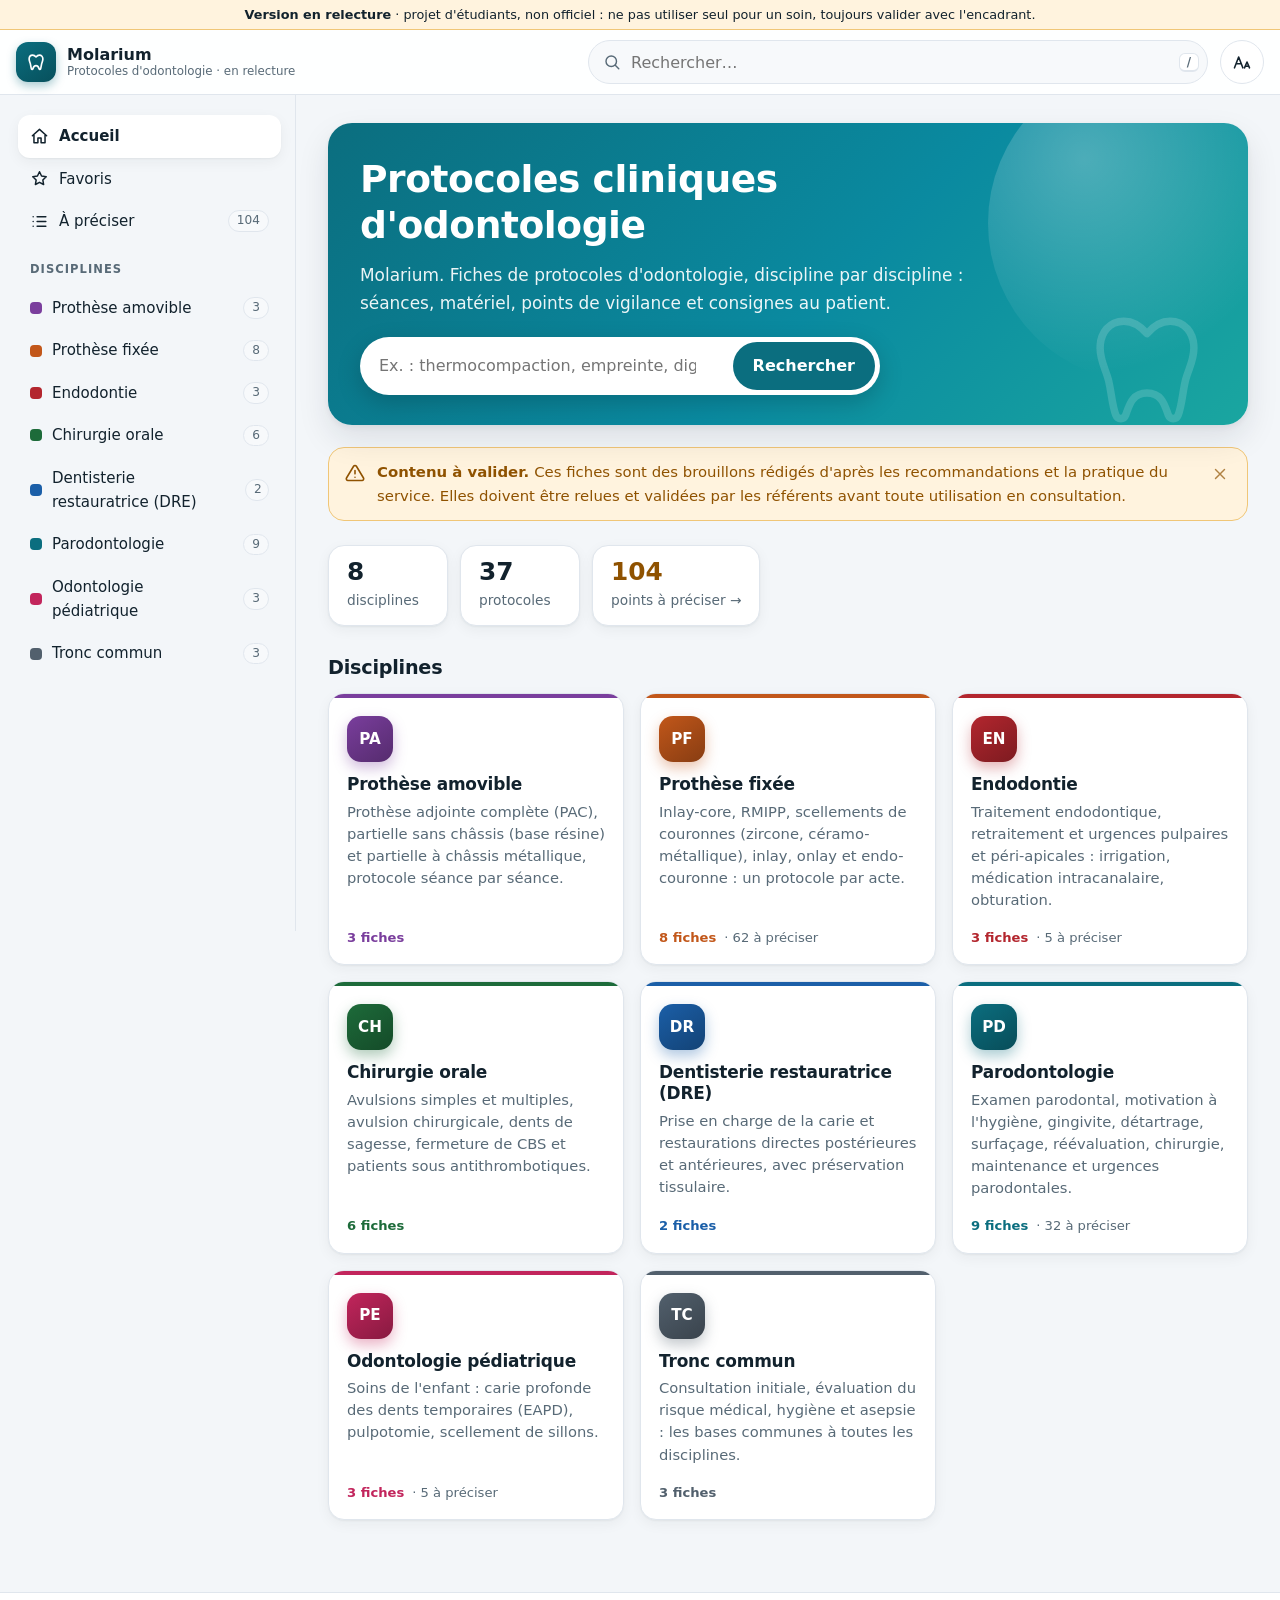
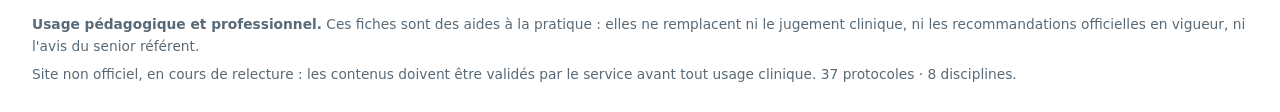
==== index.html @ bc3a90fc "Add files via upload" ====
<!DOCTYPE html>
<html lang="fr">
<head>
  <meta charset="utf-8">
  <meta name="viewport" content="width=device-width, initial-scale=1, viewport-fit=cover">
  <title>Molarium – Protocoles d'odontologie</title>
  <meta name="robots" content="noindex, nofollow, noarchive">
  <meta name="description" content="Molarium : fiches de protocoles d'odontologie (version en relecture).">
  <meta name="theme-color" content="#0b6e7f">
  <meta name="color-scheme" content="light">
  <meta name="apple-mobile-web-app-capable" content="yes">
  <meta name="apple-mobile-web-app-title" content="Molarium">
  <link rel="icon" href="data:image/svg+xml,%3Csvg xmlns='http://www.w3.org/2000/svg' viewBox='0 0 32 32'%3E%3Crect width='32' height='32' rx='8' fill='%230b6e7f'/%3E%3Cpath d='M16 10c-1.3-1.5-3-2.300-4.800-2.300C8.500 7.700 7 10 7 12.800c0 2.300.9 3.700 1.500 5.700.5 2.100.6 4.600 1.300 6.300.3 1 1.500 1 1.800 0 .6-1.500 1-4 4.400-4s3.800 2.500 4.400 4c.3 1 1.500 1 1.800 0 .7-1.700.8-4.200 1.300-6.300.6-2 1.500-3.400 1.500-5.700 0-2.800-1.500-5.100-4.200-5.100-1.800 0-3.500.8-4.800 2.300z' fill='none' stroke='%23fff' stroke-width='1.600' stroke-linejoin='round'/%3E%3C/svg%3E">
  <link rel="stylesheet" href="css/style.css">
</head>
<body>
  <a class="skip" href="#main">Aller au contenu</a>
  <div class="beta-bar" role="note"><strong>Version en relecture</strong> · projet d'étudiants, non officiel : ne pas utiliser seul pour un soin, toujours valider avec l'encadrant.</div>

  <header class="topbar">
    <div class="topbar-in">
      <button class="icon-btn only-narrow" id="menuBtn" type="button" aria-label="Ouvrir le menu des disciplines" aria-controls="sidebar" aria-expanded="false"></button>
      <a class="brand" href="#/" aria-label="Accueil">
        <span class="brand-mark" id="brandMark" aria-hidden="true"></span>
        <span class="brand-txt"><strong>Molarium</strong><small>Protocoles d'odontologie · en relecture</small></span>
      </a>
      <div class="search-wrap">
        <form class="search" role="search" id="searchForm" autocomplete="off">
          <span class="search-ico" id="searchIco" aria-hidden="true"></span>
          <input id="q" type="search" placeholder="Rechercher…" aria-label="Rechercher" aria-autocomplete="list" aria-controls="suggest" enterkeyhint="search">
          <kbd class="only-wide" aria-hidden="true">/</kbd>
        </form>
        <div class="suggest" id="suggest" role="listbox" hidden></div>
      </div>
      <button class="icon-btn" id="textBtn" type="button" aria-label="Taille du texte" title="Taille du texte"></button>
    </div>
  </header>

  <div class="shell">
    <aside class="sidebar" id="sidebar" aria-label="Disciplines"></aside>
    <div class="scrim" id="scrim"></div>
    <main id="main" tabindex="-1"></main>
  </div>

  <nav class="tabbar" id="tabbar" aria-label="Navigation principale"></nav>

  <footer class="footer">
    <div class="foot-in">
      <p><strong>Usage pédagogique et professionnel.</strong> Ces fiches sont des aides à la pratique : elles ne remplacent ni le jugement clinique, ni les recommandations officielles en vigueur, ni l'avis du senior référent.</p>
      <p class="muted">Site non officiel, en cours de relecture : les contenus doivent être validés par le service avant tout usage clinique. <span id="footStats"></span></p>
    </div>
  </footer>

  <script src="data/commun.js"></script>
  <script src="data/prothese-amovible.js"></script>
  <script src="data/prothese-fixee.js"></script>
  <script src="data/endodontie.js"></script>
  <script src="data/chirurgie.js"></script>
  <script src="data/dre.js"></script>
  <script src="data/parodontologie.js"></script>
  <script src="data/pedodontie.js"></script>
  <script src="js/app.js"></script>
</body>
</html>
---- css/style.css ----
/* ============ Jetons de design ============ */
:root{
  color-scheme:light;
  --bg:#f3f6f9; --surface:#ffffff; --surface-2:#f7f9fb; --ink:#12222d; --muted:#586a77; --line:#e0e6ed;
  --brand:#0b6e7f; --brand-ink:#ffffff; --brand-soft:#e1f1f3; --brand-strong:#07505c;
  --warn:#8f5200; --warn-bg:#fff3de; --warn-line:#f0c677;
  --danger:#9d2327; --danger-bg:#fdeced; --danger-line:#efb1b3;
  --ok:#1b6a39; --ok-bg:#e5f4ea;
  --radius:16px; --radius-sm:10px;
  --shadow-1:0 1px 2px rgba(18,34,45,.05),0 4px 14px rgba(18,34,45,.05);
  --shadow-2:0 2px 6px rgba(18,34,45,.06),0 14px 32px rgba(18,34,45,.10);
  --topbar-h:64px; --tocbar-h:50px; --sidebar-w:296px; --tabbar-h:62px;
  --font:"Inter",system-ui,-apple-system,"Segoe UI",Roboto,"Helvetica Neue",Arial,sans-serif;
  --d:var(--brand); --scale:1;
}
*{box-sizing:border-box}
html{font-size:calc(100% * var(--scale));scroll-behavior:smooth;scroll-padding-top:calc(var(--topbar-h) + var(--tocbar-h) + 56px);-webkit-text-size-adjust:100%}
body{margin:0;background:var(--bg);color:var(--ink);font:400 1rem/1.62 var(--font);-webkit-font-smoothing:antialiased;text-rendering:optimizeLegibility}
a{color:var(--brand)}
h1,h2,h3{line-height:1.22;margin:0 0 .5em;letter-spacing:-.012em}
h1{font-size:clamp(1.65rem,3.4vw,2.35rem);font-weight:760}
h2{font-size:1.2rem;font-weight:700}
h3{font-size:1.04rem;font-weight:650}
p{margin:0 0 .8em}
.muted{color:var(--muted)}
button{font:inherit;color:inherit}
svg{display:block}
:focus-visible{outline:3px solid var(--brand);outline-offset:2px;border-radius:6px}
.skip{position:absolute;left:-999px;top:0;background:var(--brand);color:var(--brand-ink);padding:8px 14px;z-index:200}
.skip:focus{left:8px;top:8px}
.icon-btn.only-narrow,.only-narrow{display:none}
@media (prefers-reduced-motion:reduce){*{transition:none!important;animation:none!important;scroll-behavior:auto!important}}

/* ============ Barre du haut ============ */
.topbar{position:sticky;top:0;z-index:80;background:color-mix(in srgb,var(--surface) 92%,transparent);backdrop-filter:saturate(160%) blur(12px);-webkit-backdrop-filter:saturate(160%) blur(12px);border-bottom:1px solid var(--line);padding-top:env(safe-area-inset-top)}
.topbar-in{height:var(--topbar-h);display:flex;align-items:center;gap:12px;padding:0 16px;max-width:1500px;margin:0 auto}
.brand{display:flex;align-items:center;gap:11px;text-decoration:none;color:var(--ink);flex:none}
.brand-mark{display:grid;place-items:center;width:40px;height:40px;border-radius:12px;background:linear-gradient(145deg,var(--brand),var(--brand-strong));color:#fff;box-shadow:0 4px 10px color-mix(in srgb,var(--brand) 35%,transparent)}
.brand-txt{display:flex;flex-direction:column;line-height:1.15}
.brand-txt strong{font-size:1rem;font-weight:740}
.brand-txt small{color:var(--muted);font-size:.74rem}
.search-wrap{position:relative;flex:1;max-width:620px;margin-left:auto}
.search{display:flex;align-items:center;gap:8px;background:var(--surface-2);border:1px solid var(--line);border-radius:999px;padding:0 8px 0 14px;height:44px;transition:border-color .15s,box-shadow .15s,background .15s}
.search:focus-within{border-color:var(--brand);background:var(--surface);box-shadow:0 0 0 4px color-mix(in srgb,var(--brand) 18%,transparent)}
.search-ico{color:var(--muted);display:grid}
.search input{flex:1;min-width:0;border:0;background:transparent;font:inherit;font-size:1rem;color:var(--ink);outline:none;height:100%}
.search input::-webkit-search-cancel-button{display:none}
kbd{font:600 .74rem var(--font);color:var(--muted);border:1px solid var(--line);border-bottom-width:2px;border-radius:6px;padding:1px 7px;background:var(--surface)}
.icon-btn{flex:none;display:grid;place-items:center;width:44px;height:44px;border-radius:50%;border:1px solid var(--line);background:var(--surface);color:var(--ink);cursor:pointer;transition:background .15s,border-color .15s}
.icon-btn:hover{background:var(--brand-soft);border-color:var(--brand)}
.icon-btn[aria-pressed="true"]{background:var(--brand-soft);border-color:var(--brand);color:var(--brand)}
.suggest{position:absolute;left:0;right:0;top:calc(100% + 8px);background:var(--surface);border:1px solid var(--line);border-radius:var(--radius);box-shadow:var(--shadow-2);overflow:hidden;z-index:90;max-height:70vh;overflow-y:auto}
.suggest a{display:flex;align-items:center;gap:12px;padding:11px 14px;text-decoration:none;color:var(--ink);border-bottom:1px solid var(--line)}
.suggest a:last-child{border-bottom:0}
.suggest a:hover,.suggest a.on{background:var(--brand-soft)}
.suggest .dot{width:10px;height:10px;border-radius:50%;background:var(--d);flex:none}
.suggest small{display:block;color:var(--muted);font-size:.8rem}
.suggest .all{justify-content:center;color:var(--brand);font-weight:650}

/* ============ Cadre ============ */
.shell{display:grid;grid-template-columns:var(--sidebar-w) minmax(0,1fr);max-width:1500px;margin:0 auto;min-height:calc(100vh - var(--topbar-h))}
main{padding:28px 32px 72px;outline:none;min-width:0}
.sidebar{position:sticky;top:var(--topbar-h);align-self:start;height:calc(100vh - var(--topbar-h));overflow-y:auto;padding:20px 14px 28px 18px;border-right:1px solid var(--line);scrollbar-width:thin}
.side-link,.side-disc{display:flex;align-items:center;gap:10px;width:100%;padding:9px 12px;border-radius:12px;color:var(--ink);text-decoration:none;border:0;background:transparent;cursor:pointer;text-align:left;font-size:.94rem}
.side-link:hover,.side-disc:hover{background:var(--surface)}
.side-link.on,.side-disc.on{background:var(--surface);box-shadow:var(--shadow-1);font-weight:650}
.side-link .badge,.side-disc .badge{margin-left:auto;font-size:.76rem;color:var(--muted);background:var(--surface-2);border:1px solid var(--line);border-radius:999px;padding:0 8px;min-width:24px;text-align:center}
.side-title{margin:18px 12px 8px;font-size:.72rem;letter-spacing:.09em;text-transform:uppercase;color:var(--muted);font-weight:700}
.side-disc .dot{width:12px;height:12px;border-radius:4px;background:var(--d);flex:none}
.side-sub{margin:2px 0 8px 22px;padding-left:10px;border-left:2px solid var(--line);display:none}
.side-disc.on+.side-sub{display:block}
.side-sub a{display:block;padding:6px 10px;border-radius:8px;color:var(--muted);text-decoration:none;font-size:.88rem;line-height:1.35}
.side-sub a:hover{color:var(--ink);background:var(--surface)}
.side-sub a.on{color:var(--brand);font-weight:650;background:var(--brand-soft)}
.scrim{display:none}

/* ============ Bandeau d'avertissement ============ */
.banner{display:flex;gap:12px;align-items:flex-start;background:var(--warn-bg);border:1px solid var(--warn-line);color:var(--warn);border-radius:var(--radius);padding:12px 16px;margin-bottom:24px;font-size:.93rem}
.banner svg{flex:none;margin-top:3px}
.banner p{margin:0}
.banner button{margin-left:auto;flex:none;background:none;border:0;color:inherit;cursor:pointer;opacity:.7;padding:2px}

/* ============ Accueil ============ */
.hero{position:relative;overflow:hidden;border-radius:24px;padding:34px 32px 30px;margin-bottom:22px;color:#fff;background:linear-gradient(135deg,#0b6e7f 0%,#0a8aa0 55%,#1aa6a0 100%);box-shadow:var(--shadow-2)}
.hero::after{content:"";position:absolute;right:-60px;top:-60px;width:320px;height:320px;border-radius:50%;background:radial-gradient(circle at 30% 30%,rgba(255,255,255,.26),rgba(255,255,255,0) 68%)}
.hero h1{color:#fff;margin-bottom:.35em;max-width:18ch}
.hero p{color:rgba(255,255,255,.92);max-width:56ch;font-size:1.06rem;margin-bottom:20px}
.hero-search{display:flex;gap:8px;max-width:520px;background:#fff;border-radius:999px;padding:5px;box-shadow:0 8px 24px rgba(0,0,0,.18)}
.hero-search input{flex:1;min-width:0;border:0;background:transparent;font:inherit;font-size:1rem;padding:0 14px;color:#12222d;outline:none}
.hero-search button{border:0;border-radius:999px;background:var(--brand);color:#fff;font-weight:650;padding:11px 20px;cursor:pointer}
.hero-tooth{position:absolute;right:26px;bottom:-18px;width:150px;height:150px;color:rgba(255,255,255,.16)}
.stats{display:flex;flex-wrap:wrap;gap:12px;margin:0 0 26px}
.stat{background:var(--surface);border:1px solid var(--line);border-radius:var(--radius);padding:12px 18px;min-width:120px;box-shadow:var(--shadow-1)}
.stat b{display:block;font-size:1.55rem;line-height:1.15;font-weight:760}
.stat span{color:var(--muted);font-size:.86rem}
.stat.link{text-decoration:none;color:inherit;transition:transform .15s,border-color .15s}
.stat.link:hover{transform:translateY(-2px);border-color:var(--warn-line)}
.stat.link b{color:var(--warn)}
.section-title{display:flex;align-items:baseline;gap:10px;margin:30px 0 14px}
.section-title h2{margin:0}
.section-title a{margin-left:auto;font-size:.9rem;text-decoration:none}
.grid{display:grid;grid-template-columns:repeat(auto-fill,minmax(250px,1fr));gap:16px}
.card{position:relative;display:flex;flex-direction:column;gap:6px;background:var(--surface);border:1px solid var(--line);border-radius:var(--radius);padding:18px 18px 16px;text-decoration:none;color:var(--ink);box-shadow:var(--shadow-1);transition:transform .16s,box-shadow .16s,border-color .16s;overflow:hidden}
.card::before{content:"";position:absolute;left:0;right:0;top:0;height:4px;background:var(--d)}
.card:hover{transform:translateY(-3px);box-shadow:var(--shadow-2);border-color:color-mix(in srgb,var(--d) 50%,var(--line))}
.card h3{margin:0;font-size:1.06rem}
.card p{margin:0;color:var(--muted);font-size:.92rem;line-height:1.5}
.card .meta{margin-top:auto;padding-top:10px;display:flex;align-items:center;gap:8px;font-size:.82rem;color:var(--muted)}
.card .meta b{color:var(--d);font-weight:700}
.badge-ico{display:grid;place-items:center;width:46px;height:46px;border-radius:14px;font-weight:760;font-size:.95rem;color:#fff;margin:4px 0 6px;background:linear-gradient(145deg,var(--d),color-mix(in srgb,var(--d) 70%,#000));box-shadow:0 6px 14px color-mix(in srgb,var(--d) 35%,transparent)}
.rail{display:flex;gap:12px;overflow-x:auto;padding:2px 2px 12px;scroll-snap-type:x proximity;scrollbar-width:thin}
.rail .pcard{flex:0 0 min(280px,78vw);scroll-snap-align:start}

/* ============ Fil d'Ariane, entêtes ============ */
.crumbs{display:flex;flex-wrap:wrap;gap:6px;font-size:.86rem;color:var(--muted);margin-bottom:14px}
.crumbs a{color:var(--muted);text-decoration:none}
.crumbs a:hover{color:var(--brand);text-decoration:underline}
.page-head{position:relative;border:1px solid var(--line);border-radius:22px;padding:24px 26px 22px;margin-bottom:22px;background:linear-gradient(135deg,color-mix(in srgb,var(--d) 13%,var(--surface)),var(--surface) 62%);box-shadow:var(--shadow-1);overflow:hidden}
.page-head::before{content:"";position:absolute;left:0;top:0;bottom:0;width:6px;background:var(--d)}
.page-head h1{margin-bottom:.3em}
.psum{color:var(--muted);font-size:1.04rem;max-width:72ch;margin-bottom:0}

/* ============ Cartes de protocole ============ */
.plist{display:grid;gap:12px;grid-template-columns:repeat(auto-fill,minmax(min(100%,420px),1fr))}
.pcard{position:relative;display:flex;flex-direction:column;gap:6px;background:var(--surface);border:1px solid var(--line);border-radius:var(--radius);padding:16px 18px 14px;text-decoration:none;color:var(--ink);box-shadow:var(--shadow-1);transition:transform .15s,box-shadow .15s,border-color .15s}
.pcard::before{content:"";position:absolute;left:0;top:14px;bottom:14px;width:4px;border-radius:0 4px 4px 0;background:var(--d)}
.pcard:hover{transform:translateY(-2px);box-shadow:var(--shadow-2);border-color:color-mix(in srgb,var(--d) 45%,var(--line))}
.pcard h3{margin:0;padding-right:34px}
.pcard p{margin:0;color:var(--muted);font-size:.9rem;line-height:1.5;display:-webkit-box;-webkit-line-clamp:3;-webkit-box-orient:vertical;overflow:hidden}
.pcard .disc{font-size:.78rem;font-weight:650;color:var(--d);letter-spacing:.02em}
.pcard .fav{position:absolute;right:8px;top:8px}
.fav-btn{display:grid;place-items:center;width:38px;height:38px;border-radius:50%;border:0;background:transparent;color:var(--muted);cursor:pointer}
.fav-btn:hover{background:var(--brand-soft);color:var(--brand)}
.fav-btn.on{color:#e0a100}
.fav-btn.on svg{fill:currentColor}

/* ============ Pastilles ============ */
.chips{display:flex;flex-wrap:wrap;gap:7px;margin:8px 0 0}
.chip{font-size:.76rem;line-height:1.5;padding:1px 10px;border-radius:999px;background:var(--brand-soft);color:var(--brand);font-weight:650;white-space:nowrap}
.chip.draft{background:var(--warn-bg);color:var(--warn);border:1px solid var(--warn-line)}
.chip.valid{background:var(--ok-bg);color:var(--ok)}
.chip.plain{background:var(--surface-2);color:var(--muted);border:1px solid var(--line);font-weight:550}
.chip.src{background:var(--surface);color:var(--ok);border:1px solid color-mix(in srgb,var(--ok) 45%,var(--line));font-weight:650;white-space:normal}
.chip.todo-c{background:var(--warn-bg);color:var(--warn);border:1px dashed var(--warn-line)}
.chip.hosp{background:var(--brand);color:var(--brand-ink)}
.todo{background:var(--warn-bg);color:var(--warn);border:1px dashed var(--warn-line);border-radius:6px;padding:0 6px;font-size:.88em}

/* ============ Boutons ============ */
.actions{display:flex;flex-wrap:wrap;gap:8px;margin:16px 0 0}
.btn{display:inline-flex;align-items:center;gap:8px;font-size:.9rem;font-weight:550;padding:9px 14px;min-height:42px;border-radius:12px;border:1px solid var(--line);background:var(--surface);color:var(--ink);cursor:pointer;text-decoration:none;transition:border-color .15s,color .15s,background .15s}
.btn:hover{border-color:var(--brand);color:var(--brand)}
.btn.on{background:var(--brand-soft);border-color:var(--brand);color:var(--brand)}
.btn.primary{background:var(--brand);color:var(--brand-ink);border-color:var(--brand)}
.btn.primary:hover{background:var(--brand-strong);color:#fff}
.btn.fav-on svg{fill:#e0a100;color:#e0a100}

/* ============ Page protocole ============ */
.pwrap{display:grid;grid-template-columns:minmax(0,1fr);gap:28px}
@media (min-width:1280px){.pwrap{grid-template-columns:minmax(0,1fr) 220px}}
.toc-side{display:none}
@media (min-width:1280px){
  .toc-side{display:block;position:sticky;top:calc(var(--topbar-h) + 18px);align-self:start;font-size:.88rem}
  .toc-bar{display:none}
}
.toc-side strong{display:block;margin-bottom:8px;color:var(--muted);text-transform:uppercase;letter-spacing:.08em;font-size:.72rem}
.toc-side a{display:block;padding:6px 12px;border-left:2px solid var(--line);color:var(--muted);text-decoration:none;line-height:1.35}
.toc-side a:hover{color:var(--ink);border-color:var(--brand)}
.toc-side a.on{color:var(--brand);border-color:var(--brand);font-weight:650;background:linear-gradient(90deg,var(--brand-soft),transparent)}
.toc-bar{position:sticky;top:calc(var(--topbar-h) + env(safe-area-inset-top));z-index:50;margin:0 -32px 16px;padding:6px 32px;height:var(--tocbar-h);align-items:center;background:color-mix(in srgb,var(--bg) 92%,transparent);backdrop-filter:blur(10px);-webkit-backdrop-filter:blur(10px);display:flex;gap:8px;overflow-x:auto;scrollbar-width:none;border-bottom:1px solid var(--line)}
.toc-bar::-webkit-scrollbar{display:none}
.toc-bar a{flex:none;text-decoration:none;font-size:.84rem;font-weight:550;color:var(--muted);padding:5px 12px;border-radius:999px;border:1px solid var(--line);background:var(--surface)}
.toc-bar a.on{background:var(--brand);border-color:var(--brand);color:var(--brand-ink)}
@media (min-width:1280px){.toc-bar{display:none}}

.acc{background:var(--surface);border:1px solid var(--line);border-radius:var(--radius);margin-bottom:14px;box-shadow:var(--shadow-1);overflow:clip}
.acc>summary{display:flex;align-items:center;gap:10px;padding:15px 18px;cursor:pointer;list-style:none;user-select:none}
.acc>summary::-webkit-details-marker{display:none}
.acc>summary h2{margin:0;flex:1;font-size:1.1rem}
.acc>summary .chev{color:var(--muted);transition:transform .2s}
.acc[open]>summary .chev{transform:rotate(180deg)}
.acc>summary .cnt{font-size:.78rem;color:var(--muted);background:var(--surface-2);border:1px solid var(--line);border-radius:999px;padding:0 9px}
.acc-body{padding:2px 20px 18px}
.acc ul{margin:0;padding-left:1.2em}
.acc li{margin:.32em 0}
.acc.hosp{border:2px solid var(--brand);background:linear-gradient(180deg,var(--brand-soft),var(--surface) 70%)}
.acc.hosp>summary h2{color:var(--brand-strong)}
.acc.alert{background:var(--danger-bg);border-color:var(--danger-line)}
.acc.alert>summary h2{color:var(--danger)}
.acc.todo-acc{background:var(--warn-bg);border-color:var(--warn-line);box-shadow:none}
.acc.todo-acc>summary h2{color:var(--warn)}
.two{display:grid;grid-template-columns:1fr 1fr;gap:16px}
.two>div h3{font-size:.84rem;text-transform:uppercase;letter-spacing:.07em;color:var(--muted);margin-bottom:6px}
.refs li{font-size:.9rem;color:var(--muted);word-break:break-word}
.hint{font-size:.88rem;color:var(--muted);margin:0 0 8px}

/* ============ Étapes ============ */
.progress-wrap{padding:4px 0 14px}
.progress{display:flex;align-items:center;gap:12px;font-size:.84rem;color:var(--muted)}
.progress .bar{flex:1;height:8px;background:var(--line);border-radius:99px;overflow:hidden}
.progress .bar i{display:block;height:100%;width:0;background:linear-gradient(90deg,var(--brand),#1aa6a0);border-radius:99px;transition:width .3s}
.steps{list-style:none;margin:0;padding:0;counter-reset:step}
.step{scroll-margin-top:calc(var(--topbar-h) + var(--tocbar-h) + 64px);position:relative;display:grid;grid-template-columns:44px 1fr;gap:14px;padding:6px 0 22px}
.step::before{content:"";position:absolute;left:21px;top:46px;bottom:0;width:2px;background:var(--line)}
.step:last-child{padding-bottom:4px}
.step:last-child::before{display:none}
.step-n{counter-increment:step;position:relative;z-index:1;width:44px;height:44px;border-radius:50%;border:2px solid var(--brand);background:var(--surface);color:var(--brand);display:grid;place-items:center;font-weight:740;font-size:1rem;cursor:pointer;transition:background .15s,color .15s,transform .1s}
.step-n::before{content:counter(step)}
.step-n:active{transform:scale(.94)}
.step.done .step-n{background:var(--brand);color:var(--brand-ink)}
.step.done .step-n::before{content:"✓"}
.step.done::before{background:var(--brand)}
.step.done h3{color:var(--muted);text-decoration:line-through;text-decoration-thickness:1px}
.step h3{margin:10px 0 6px}
.step-body ul{margin:.2em 0 .3em;padding-left:1.15em}
.step-body li{margin:.28em 0}
.mat{display:flex;flex-wrap:wrap;align-items:center;gap:6px;margin-top:10px}
.mat .lbl{font-size:.74rem;font-weight:700;letter-spacing:.07em;text-transform:uppercase;color:var(--muted);margin-right:2px}
.mat .m{font-size:.8rem;background:var(--surface-2);border:1px solid var(--line);border-radius:8px;padding:2px 9px;color:var(--ink)}
.valid{display:inline-flex;align-items:center;gap:7px;margin-top:10px;font-size:.86rem;font-weight:650;color:var(--ok);background:var(--ok-bg);border-radius:10px;padding:5px 11px}
.tip{margin-top:10px;font-size:.9rem;color:var(--muted);border-left:3px solid var(--brand);padding:2px 0 2px 12px}
.reset{font-size:.84rem;background:none;border:0;color:var(--muted);cursor:pointer;text-decoration:underline;padding:6px 0}

/* ============ Recherche, vides, liens ============ */
mark{background:#ffe27a;color:#000;border-radius:3px;padding:0 2px}
.empty{padding:44px 0;text-align:center;color:var(--muted)}
.todo-list{margin:0;padding:0;list-style:none}
.todo-list li{margin:.35em 0}
.todo-disc{margin:22px 0 10px;display:flex;align-items:center;gap:10px}
.todo-disc i{width:12px;height:12px;border-radius:4px;background:var(--d)}
.todo-disc h2{margin:0}
.todo-card{background:var(--surface);border:1px solid var(--line);border-radius:var(--radius);padding:14px 18px;margin-bottom:12px;box-shadow:var(--shadow-1)}
.todo-card h3{margin:0 0 6px;display:flex;gap:8px;align-items:baseline;flex-wrap:wrap}
.todo-card h3 a{color:var(--ink);text-decoration:none}
.todo-card h3 a:hover{color:var(--brand)}
.todo-card ul{margin:0;padding-left:1.2em;font-size:.92rem}
.toolbar{display:flex;flex-wrap:wrap;gap:8px;align-items:center;margin:0 0 6px}
.filters{display:flex;gap:8px;overflow-x:auto;padding-bottom:6px;scrollbar-width:thin}
.filters button{flex:none;border:1px solid var(--line);background:var(--surface);border-radius:999px;padding:6px 14px;cursor:pointer;font-size:.88rem}
.filters button.on{background:var(--brand);color:var(--brand-ink);border-color:var(--brand)}

/* ============ Pied de page, barre mobile ============ */
.footer{border-top:1px solid var(--line);background:var(--surface);font-size:.86rem;color:var(--muted)}
.foot-in{max-width:1500px;margin:0 auto;padding:20px 32px}
.footer p{margin:0 0 6px}
.tabbar{display:none}
.toast{position:fixed;left:50%;bottom:calc(var(--tabbar-h) + 24px + env(safe-area-inset-bottom));transform:translateX(-50%);background:var(--ink);color:var(--bg);padding:10px 18px;border-radius:999px;font-size:.9rem;z-index:300;box-shadow:var(--shadow-2)}

/* ============ Tablette et téléphone ============ */
@media (max-width:1000px){
  .icon-btn.only-narrow{display:grid}
  .only-narrow{display:grid}
  .only-wide{display:none}
  .shell{grid-template-columns:1fr}
  main{padding:20px 16px 96px}
  .sidebar{position:fixed;left:0;top:0;bottom:0;height:auto;width:min(86vw,340px);z-index:120;background:var(--bg);transform:translateX(-102%);transition:transform .25s ease;padding-top:calc(20px + env(safe-area-inset-top));box-shadow:var(--shadow-2)}
  .sidebar.open{transform:none}
  .scrim{display:block;position:fixed;inset:0;background:rgba(8,18,24,.5);z-index:110;opacity:0;pointer-events:none;transition:opacity .25s}
  .scrim.on{opacity:1;pointer-events:auto}
  .toc-bar{margin:0 -16px 14px;padding:6px 16px}
  .tabbar{display:grid;grid-template-columns:repeat(4,1fr);position:fixed;left:0;right:0;bottom:0;z-index:90;height:calc(var(--tabbar-h) + env(safe-area-inset-bottom));padding-bottom:env(safe-area-inset-bottom);background:color-mix(in srgb,var(--surface) 94%,transparent);backdrop-filter:blur(14px);-webkit-backdrop-filter:blur(14px);border-top:1px solid var(--line)}
  .tabbar a,.tabbar button{display:flex;flex-direction:column;align-items:center;justify-content:center;gap:3px;border:0;background:none;color:var(--muted);font-size:.72rem;font-weight:600;text-decoration:none;cursor:pointer;position:relative}
  .tabbar .on{color:var(--brand)}
  .tabbar .n{position:absolute;top:6px;left:calc(50% + 8px);background:var(--warn);color:#fff;border-radius:999px;font-size:.66rem;padding:0 6px;line-height:1.5}
  .footer{padding-bottom:calc(var(--tabbar-h) + 12px)}
  .foot-in{padding:18px 16px}
  .hero{padding:26px 20px 22px;border-radius:20px}
  .hero-tooth{width:110px;height:110px;right:10px}
  .progress-wrap{position:sticky;top:calc(var(--topbar-h) + var(--tocbar-h) + env(safe-area-inset-top));z-index:20;background:var(--surface);padding:6px 0 8px;margin:0 -2px;border-bottom:1px solid var(--line)}
  html{scroll-padding-bottom:calc(var(--tabbar-h) + 28px)}
}
@media (max-width:620px){
  .topbar-in{gap:8px;padding:0 10px}
  .brand-txt small{display:none}
  .brand-txt strong{font-size:.92rem}
  .search-wrap{margin-left:0;min-width:0}
  #textBtn{display:none}
  .two{grid-template-columns:1fr}
  .page-head{padding:18px 18px 16px;border-radius:18px}
  .plist{grid-template-columns:1fr}
  .grid{grid-template-columns:1fr 1fr;gap:12px}
  .card{padding:14px 14px 12px}
  .card p{display:none}
  .badge-ico{width:40px;height:40px;border-radius:12px;font-size:.85rem}
  .step{grid-template-columns:38px 1fr;gap:10px}
  .step-n{width:38px;height:38px}
  .step::before{left:18px;top:40px}
  .acc-body{padding:2px 14px 14px}
  .acc>summary{padding:14px}
  .hero-search button{padding:10px 14px}
}
@media (max-width:620px){
  .hero-tooth{display:none}
  .stats{display:grid;grid-template-columns:repeat(3,1fr);gap:8px}
  .stat{min-width:0;padding:10px 12px}
  .stat b{font-size:1.3rem}
  .stat span{font-size:.76rem}
  .chip{white-space:normal}
  .psum{font-size:.95rem}
  .page-head h1{font-size:1.55rem}
  .hero h1{font-size:1.65rem}
  .hero p{font-size:1rem}
}
@media (max-width:420px){
  .brand-txt{display:none}
}

/* ============ Impression ============ */
@media print{
  :root{--bg:#fff;--surface:#fff;--ink:#000;--muted:#333;--line:#bbb}
  body{background:#fff;color:#000;font-size:11pt}
  .topbar,.sidebar,.tabbar,.footer,.actions,.toc-bar,.toc-side,.crumbs,.reset,.banner,.scrim,.fav-btn,.progress-wrap,.toast{display:none!important}
  .shell{display:block}
  main{padding:0}
  .acc,.page-head,.step{box-shadow:none;break-inside:avoid;background:#fff}
  .acc>summary .chev{display:none}
  .two{display:block}
  a{color:#000;text-decoration:none}
  .print-head{display:block!important}
}
.print-head{display:none;border-bottom:2px solid #000;margin-bottom:12px;padding-bottom:6px;font-size:10pt}

.beta-bar{background:var(--warn-bg);color:var(--text);border-bottom:1px solid var(--warn-line);text-align:center;font-size:.8rem;line-height:1.35;padding:6px 12px}
@media print{.beta-bar{display:none!important}}

/* ============ Lisibilité des fiches (v2) ============ */
/* mots clés : surligneur discret */
.acc-body strong,.overview strong,.step-body strong{font-weight:700;background:linear-gradient(transparent 58%,color-mix(in srgb,var(--d,var(--brand)) 22%,transparent) 58%);border-radius:2px}
.kv-k,.kv-k strong,.hint strong{background:none}

/* titres de section */
.acc>summary{padding:16px 18px;gap:12px}
.acc>summary h2{font-size:1.32rem;font-weight:800;letter-spacing:-.02em}
.acc-ico{flex:none;display:grid;place-items:center;width:38px;height:38px;border-radius:11px;background:color-mix(in srgb,var(--d,var(--brand)) 14%,var(--surface));color:var(--d,var(--brand))}
.acc.hosp .acc-ico{background:var(--brand);color:var(--brand-ink)}
.acc.alert .acc-ico{background:var(--danger);color:var(--danger-bg)}
.acc.todo-acc .acc-ico{background:var(--warn);color:var(--warn-bg)}
.acc.sec-blue .acc-ico{background:color-mix(in srgb,#2b6cb0 14%,var(--surface));color:#2b6cb0}
.acc.sec-ok .acc-ico{background:var(--ok-bg);color:var(--ok)}
.acc.sec-warn .acc-ico{background:var(--warn-bg);color:var(--warn)}
.acc.sec-danger .acc-ico{background:var(--danger-bg);color:var(--danger)}
.acc.sec-grey .acc-ico{background:var(--surface-2);color:var(--muted)}
.acc.sec-ok{border-left:5px solid var(--ok)}
.acc.sec-warn{border-left:5px solid var(--warn)}
.acc.sec-danger{border-left:5px solid var(--danger)}
.acc.sec-blue{border-left:5px solid #2b6cb0}
.acc.sec-grey{border-left:5px solid var(--line)}
.acc.alert{border-left:5px solid var(--danger)}
.acc.main-acc{border:2px solid var(--d,var(--brand));box-shadow:var(--shadow-2)}
.acc.main-acc>summary{background:color-mix(in srgb,var(--d,var(--brand)) 9%,var(--surface))}
.acc.main-acc>summary h2{font-size:1.5rem}
.acc.main-acc .acc-ico{background:var(--d,var(--brand));color:#fff}

/* listes : puces colorées, plus d'air */
.acc-body>ul>li,.acc-body .two ul>li,.refs ul>li{margin:.5em 0}
.acc ul{padding-left:1.15em}
.acc ul>li::marker{color:var(--d,var(--brand));font-size:1.05em}
.acc.alert ul>li::marker{color:var(--danger)}
.two h3{font-size:.78rem;letter-spacing:.09em;text-transform:uppercase;color:var(--muted);padding-bottom:6px;border-bottom:2px solid var(--line);margin-bottom:8px}

/* encadré CHU : étiquette + valeur */
.kv{display:flex;flex-direction:column;gap:2px;margin-top:6px}
.kv-row{display:grid;grid-template-columns:minmax(120px,190px) 1fr;gap:6px 16px;padding:9px 12px;border-radius:10px;align-items:baseline}
.kv-row:nth-child(odd){background:color-mix(in srgb,var(--brand) 7%,transparent)}
.kv-k{font-weight:800;color:var(--brand-strong);font-size:.93rem;line-height:1.35}
.kv-v{min-width:0}
.kv-full{grid-template-columns:1fr}
.kv-full .kv-v{font-weight:600}
.hint{font-size:.88rem;color:var(--muted)}

/* aperçu */
.overview{background:var(--surface);border:1px solid var(--line);border-radius:var(--radius);padding:18px;margin-bottom:14px;box-shadow:var(--shadow-1)}
.overview h2{font-size:1.32rem;font-weight:800;margin:0 0 12px}
.ov-h{font-size:.78rem;letter-spacing:.09em;text-transform:uppercase;color:var(--muted);margin:16px 0 8px}
.facts{display:grid;grid-template-columns:repeat(auto-fit,minmax(138px,1fr));gap:10px}
.fact{display:flex;align-items:center;gap:10px;background:var(--surface-2);border:1px solid var(--line);border-radius:12px;padding:10px 12px;color:var(--d,var(--brand))}
.fact b{display:block;font-size:1.15rem;font-weight:800;color:var(--ink);line-height:1.15}
.fact small{display:block;color:var(--muted);font-size:.78rem}
.ov-steps{list-style:none;margin:0;padding:0;display:grid;gap:6px}
.ov-steps a{display:flex;align-items:center;gap:12px;text-decoration:none;color:var(--ink);padding:8px 10px;border-radius:12px;border:1px solid transparent;font-weight:600;line-height:1.3}
.ov-steps a:hover{background:var(--surface-2);border-color:var(--line)}
.ov-n{flex:none;min-width:34px;height:34px;border-radius:50%;display:grid;place-items:center;background:var(--d,var(--brand));color:#fff;font-weight:800;font-size:.86rem;padding:0 4px}
.ov-t{flex:1;min-width:0}
.ov-t small{display:block;font-size:.7rem;letter-spacing:.08em;text-transform:uppercase;color:var(--muted);font-weight:700}
.ov-v{flex:none;display:grid;place-items:center;width:24px;height:24px;border-radius:50%;background:var(--ok-bg);color:var(--ok)}

/* étapes */
.step{grid-template-columns:48px 1fr;gap:14px;padding:4px 0 18px}
.step::before{left:23px;top:52px;width:3px;background:color-mix(in srgb,var(--d,var(--brand)) 28%,var(--line))}
.step-n{width:48px;height:48px;border:3px solid var(--d,var(--brand));color:var(--d,var(--brand));font-size:.95rem;font-weight:800}
.step-n::before{content:attr(data-n)}
.step.done .step-n{background:var(--d,var(--brand));color:#fff}
.step.done .step-n::before{content:"✓";font-size:1.15rem}
.step-body{background:var(--surface-2);border:1px solid var(--line);border-top:4px solid var(--d,var(--brand));border-radius:14px;padding:14px 16px 16px;min-width:0}
.step-head{margin-bottom:8px}
.eyebrow{display:inline-block;font-size:.72rem;font-weight:800;letter-spacing:.1em;text-transform:uppercase;color:#fff;background:var(--d,var(--brand));border-radius:999px;padding:2px 10px;margin-bottom:6px}
.step h3{margin:0;font-size:1.28rem;font-weight:800;line-height:1.25;letter-spacing:-.018em}
.step-body ul{margin:.35em 0 .2em;padding-left:1.2em}
.step-body li{margin:.45em 0}
.mat{margin-top:14px;padding:10px 12px;background:var(--surface);border:1px dashed color-mix(in srgb,var(--d,var(--brand)) 55%,var(--line));border-radius:12px;gap:7px}
.mat .lbl{display:inline-flex;align-items:center;gap:6px;color:var(--d,var(--brand));font-weight:800;font-size:.76rem;margin-right:4px}
.mat .m{font-size:.84rem;background:var(--surface-2)}
.valid{display:flex;align-items:flex-start;gap:10px;margin-top:12px;padding:10px 12px;border:2px solid var(--ok);background:var(--ok-bg);color:var(--ok);border-radius:12px;font-weight:600;font-size:.92rem}
.valid svg{flex:none;margin-top:2px}
.valid strong{background:none;color:var(--ok);font-weight:800}
.tip{display:flex;align-items:flex-start;gap:10px;margin-top:12px;padding:10px 12px;border:0;border-left:5px solid var(--warn);background:var(--warn-bg);color:var(--ink);border-radius:4px 12px 12px 4px;font-size:.93rem}
.tip svg{flex:none;margin-top:2px;color:var(--warn)}
.tip strong{background:none;color:var(--warn);font-weight:800}
.step.done .step-body{opacity:.62}

@media (max-width:1000px){
  .acc>summary h2{font-size:1.18rem}
  .acc.main-acc>summary h2{font-size:1.28rem}
  .acc-ico{width:34px;height:34px}
}
@media (max-width:620px){
  .kv-row{grid-template-columns:1fr;gap:2px}
  .step{grid-template-columns:40px 1fr;gap:10px}
  .step-n{width:40px;height:40px;font-size:.85rem}
  .step::before{left:19px;top:46px}
  .step-body{padding:12px 12px 14px}
  .step h3{font-size:1.15rem}
  .overview{padding:14px}
  .facts{grid-template-columns:1fr 1fr}
}
@media print{.overview{break-inside:avoid;box-shadow:none}.step.done .step-body{opacity:1}}

.step-note{margin:4px 0 0;font-size:.85rem;color:var(--muted);font-style:italic}

.step{scroll-margin-top:12px}
.acc,.overview{scroll-margin-top:8px}

/* ---- Préparer la séance ---- */
.no-scroll{overflow:hidden}
.sheet-wrap{position:fixed;inset:0;z-index:400;background:rgba(10,20,28,.5);display:flex;align-items:flex-end;justify-content:center;animation:fadein .15s ease}
.sheet{background:var(--surface);color:var(--ink);width:min(680px,100%);max-height:90vh;max-height:90dvh;display:flex;flex-direction:column;border-radius:22px 22px 0 0;box-shadow:var(--shadow-2);overflow:hidden;animation:slideup .2s ease}
@keyframes fadein{from{opacity:0}to{opacity:1}}
@keyframes slideup{from{transform:translateY(24px);opacity:.6}to{transform:none;opacity:1}}
.sheet-head{display:flex;align-items:flex-start;justify-content:space-between;gap:12px;padding:18px 18px 10px;border-bottom:1px solid var(--line)}
.sheet-head h2{margin:0;font-size:1.35rem;font-weight:800}
.sheet-head p{margin:2px 0 0;font-size:.88rem}
.sheet-body{overflow:auto;padding:14px 18px;flex:1;overscroll-behavior:contain}
.sheet-foot{display:flex;flex-wrap:wrap;gap:8px;padding:12px 18px calc(12px + env(safe-area-inset-bottom));border-top:1px solid var(--line);background:var(--surface-2)}
.sheet-foot .btn.primary{margin-left:auto}
.seg{display:flex;background:var(--surface-2);border:1px solid var(--line);border-radius:12px;padding:3px;margin-bottom:12px}
.seg button{flex:1;border:0;background:none;border-radius:9px;padding:8px;font-weight:650;cursor:pointer;color:var(--muted)}
.seg button.on{background:var(--surface);color:var(--ink);box-shadow:var(--shadow-1)}
.pchips{display:flex;gap:6px;overflow-x:auto;padding-bottom:6px;margin-bottom:8px}
.pchip{flex:none;border:1px solid var(--line);background:var(--surface-2);border-radius:999px;padding:5px 12px;font-size:.84rem;font-weight:650;cursor:pointer;color:var(--ink)}
.pchip.on{background:var(--d,var(--brand));border-color:var(--d,var(--brand));color:#fff}
.prep-prog{margin:4px 0 10px}
.prep-prog strong{font-size:.95rem}
.prep-prog .bar{height:8px;background:var(--surface-2);border:1px solid var(--line);border-radius:99px;overflow:hidden;margin-top:6px}
.prep-prog .bar i{display:block;height:100%;background:var(--ok);border-radius:99px;transition:width .2s}
.prep-done{background:var(--ok-bg);color:var(--ok);border-radius:10px;padding:8px 12px;font-weight:700;margin:0 0 10px}
.prep-group h3{font-size:.8rem;letter-spacing:.08em;text-transform:uppercase;color:var(--muted);margin:14px 0 4px}
.prep-list{list-style:none;margin:0;padding:0}
.prep-list li{border-bottom:1px solid var(--line)}
.prep-list li:last-child{border-bottom:0}
.prep-list label{display:flex;align-items:center;gap:14px;min-height:50px;padding:6px 2px;cursor:pointer;line-height:1.35}
.prep-list input{flex:none;width:24px;height:24px;accent-color:var(--ok);cursor:pointer}
.prep-list li.on span{color:var(--muted);text-decoration:line-through;text-decoration-thickness:1px}
.prep-list strong{background:none}
@media (min-width:700px){.sheet-wrap{align-items:center}.sheet{border-radius:22px;max-height:84vh}}
@media print{.sheet-wrap{display:none!important}}

/* ---- annexes (tableaux et repères) ---- */
.annexe .asec{margin:0 0 14px}
.annexe .asec h3{font-size:1.02rem;font-weight:800;margin:14px 0 6px;color:var(--ink)}
.rtable-wrap{overflow-x:auto;margin:4px 0 6px}
.rtable{width:100%;border-collapse:separate;border-spacing:0;font-size:.93rem;border:1px solid var(--line);border-radius:12px;overflow:hidden}
.rtable th,.rtable td{padding:10px 12px;text-align:left;vertical-align:top;border-bottom:1px solid var(--line);line-height:1.45}
.rtable thead th{background:color-mix(in srgb,var(--d,var(--brand)) 12%,var(--surface));font-size:.74rem;letter-spacing:.07em;text-transform:uppercase;color:var(--ink)}
.rtable tbody th{font-weight:800;width:22%;background:var(--surface-2)}
.rtable tbody tr:last-child th,.rtable tbody tr:last-child td{border-bottom:0}
@media (max-width:620px){
  .rtable,.rtable tbody,.rtable tr,.rtable th,.rtable td{display:block;width:100%}
  .rtable thead{display:none}
  .rtable tbody tr{border-bottom:1px solid var(--line);padding:2px 0 6px}
  .rtable tbody tr:last-child{border-bottom:0}
  .rtable tbody th{background:color-mix(in srgb,var(--d,var(--brand)) 10%,var(--surface));width:100%;border-bottom:0}
  .rtable td{border-bottom:0;padding:4px 12px}
  .rtable td::before{content:attr(data-label);display:block;font-size:.7rem;font-weight:800;letter-spacing:.07em;text-transform:uppercase;color:var(--muted)}
}

/* ---- liste des fiches d'une discipline ---- */
.scroll-hint{display:flex;align-items:center;gap:8px;margin:14px 0 0;font-weight:700;color:var(--d,var(--brand))}
.scroll-hint svg{animation:nudge 1.6s ease-in-out infinite}
@keyframes nudge{0%,100%{transform:translateY(0)}50%{transform:translateY(4px)}}
.list-title{font-size:1.1rem;font-weight:800;margin:22px 0 12px;color:var(--ink)}
.pcard .go{display:inline-flex;align-items:center;gap:6px;margin-top:6px;font-size:.88rem;font-weight:800;color:var(--d,var(--brand))}
.pcard:hover .go svg{transform:translateX(3px)}
.pcard .go svg{transition:transform .15s}
@media (prefers-reduced-motion:reduce){.scroll-hint svg{animation:none}}
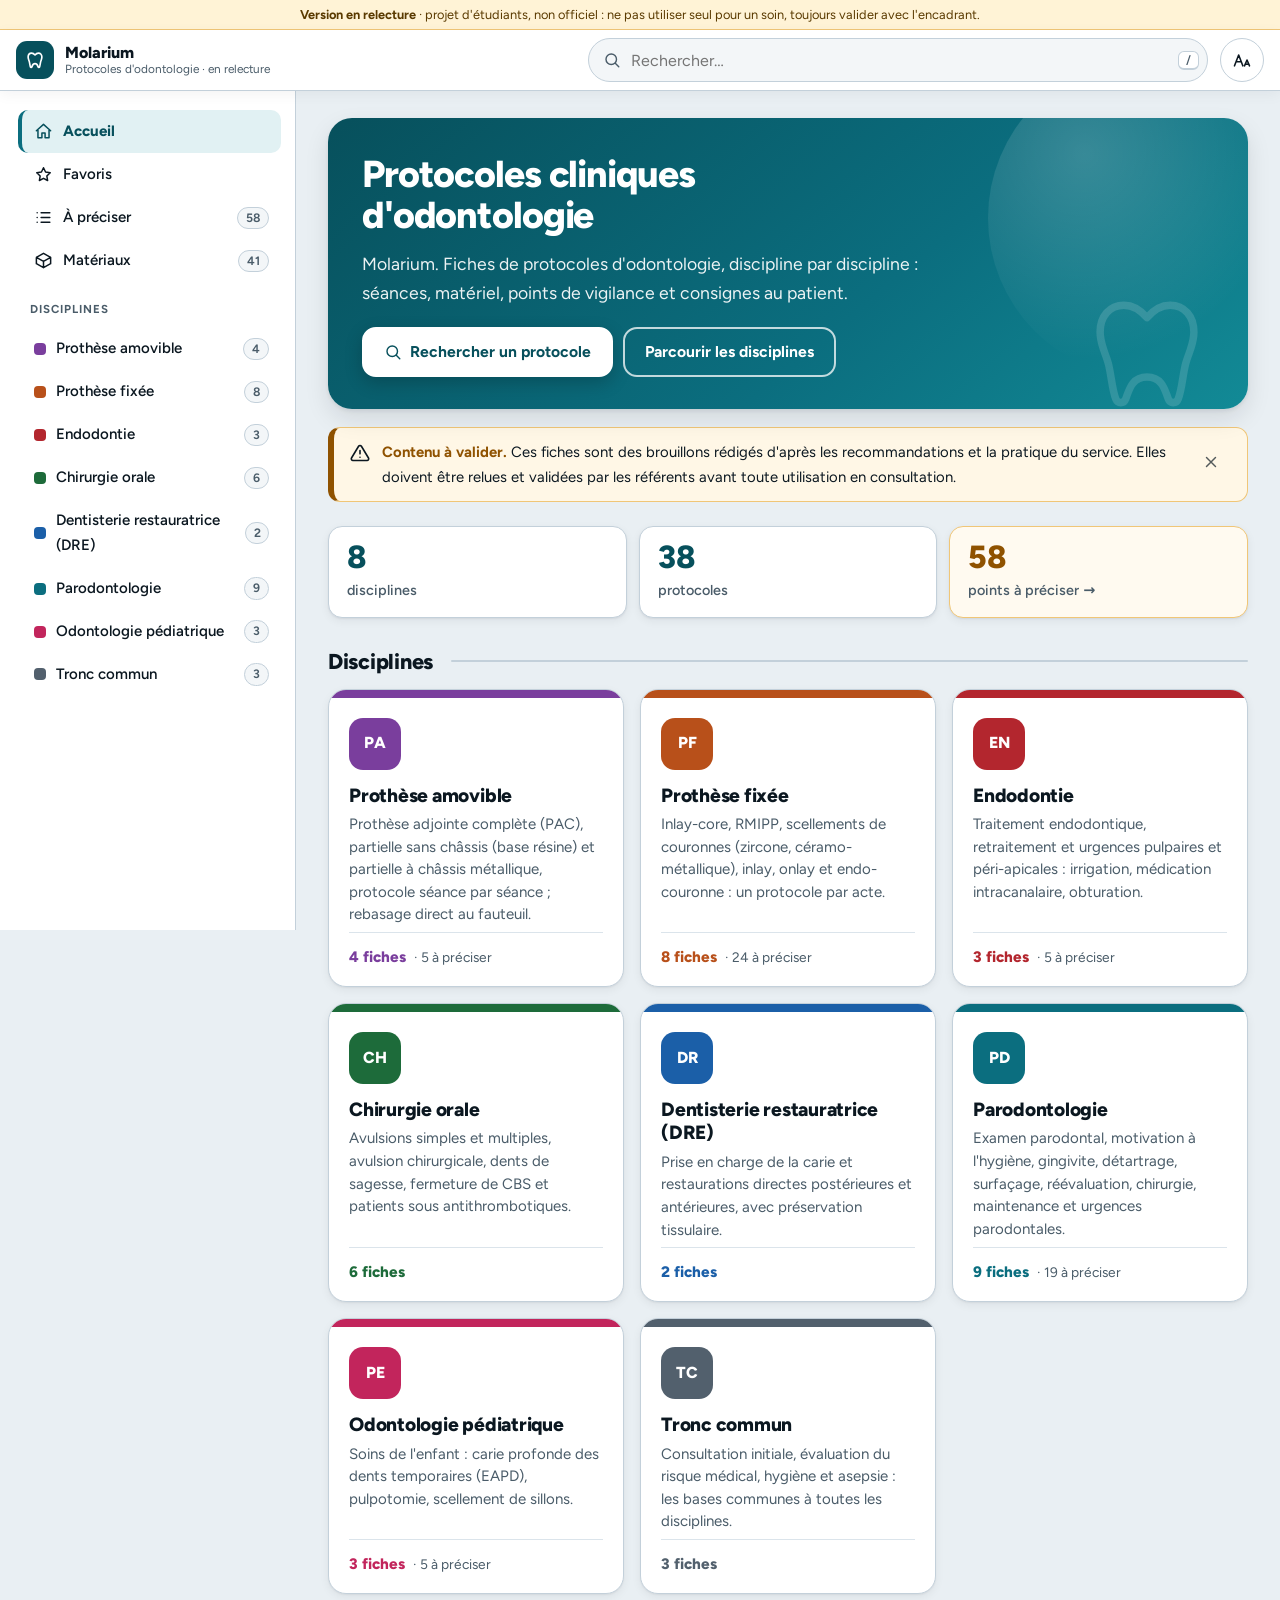
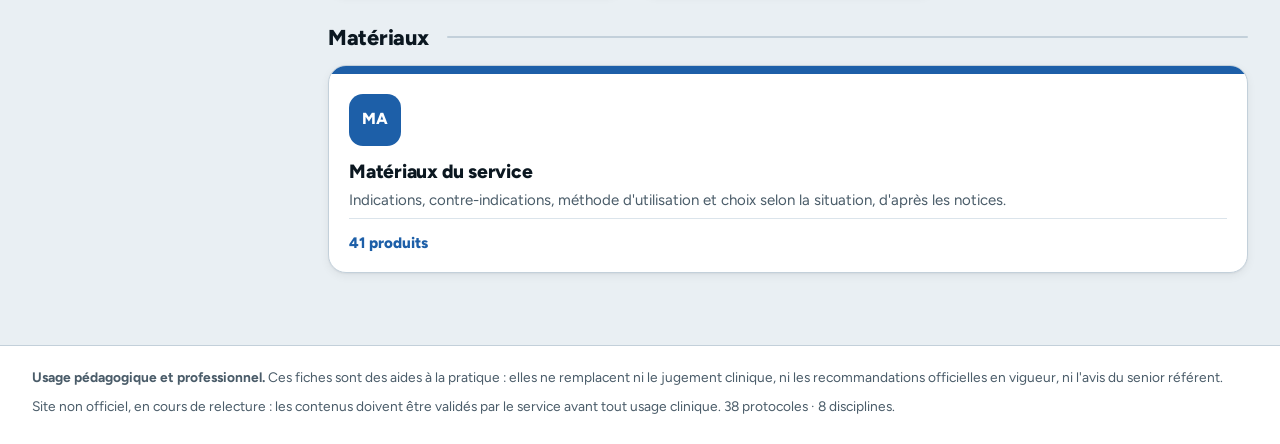
==== commit de438983: "Mise à jour du site Molarium Co-Authored-By: Claude Sonnet 5.5 <noreply@anthropic.com> Claude-Sessio" ====
--- a/index.html
+++ b/index.html
@@ -11,7 +11,9 @@
   <meta name="apple-mobile-web-app-capable" content="yes">
   <meta name="apple-mobile-web-app-title" content="Molarium">
   <link rel="icon" href="data:image/svg+xml,%3Csvg xmlns='http://www.w3.org/2000/svg' viewBox='0 0 32 32'%3E%3Crect width='32' height='32' rx='8' fill='%230b6e7f'/%3E%3Cpath d='M16 10c-1.3-1.5-3-2.300-4.800-2.300C8.500 7.700 7 10 7 12.800c0 2.300.9 3.700 1.500 5.700.5 2.100.6 4.600 1.300 6.300.3 1 1.500 1 1.800 0 .6-1.500 1-4 4.400-4s3.800 2.500 4.400 4c.3 1 1.500 1 1.800 0 .7-1.700.8-4.200 1.300-6.300.6-2 1.500-3.400 1.500-5.700 0-2.800-1.500-5.100-4.200-5.100-1.800 0-3.500.8-4.800 2.300z' fill='none' stroke='%23fff' stroke-width='1.600' stroke-linejoin='round'/%3E%3C/svg%3E">
+  <link rel="preload" href="css/fonts/figtree-latin-wght-normal.woff2" as="font" type="font/woff2" crossorigin>
   <link rel="stylesheet" href="css/style.css">
+  <link rel="stylesheet" href="css/v3.css">
 </head>
 <body>
   <a class="skip" href="#main">Aller au contenu</a>
@@ -59,6 +61,10 @@
   <script src="data/dre.js"></script>
   <script src="data/parodontologie.js"></script>
   <script src="data/pedodontie.js"></script>
+  <script src="data/materiaux.js"></script>
+  <script src="data/materiaux-img.js"></script>
+  <script src="js/motion-mini.js"></script>
+  <script src="js/motion-ui.js"></script>
   <script src="js/app.js"></script>
 </body>
 </html>
--- a/css/style.css
+++ b/css/style.css
@@ -1,3 +1,4 @@
+@font-face{font-family:"Figtree";font-style:normal;font-weight:300 900;font-display:swap;src:url(fonts/figtree-latin-wght-normal.woff2) format("woff2");unicode-range:U+0000-00FF,U+0131,U+0152-0153,U+02BB-02BC,U+02C6,U+02DA,U+02DC,U+0304,U+0308,U+0329,U+2000-206F,U+20AC,U+2122,U+2191,U+2193,U+2212,U+2215,U+FEFF,U+FFFD}
 /* ============ Jetons de design ============ */
 :root{
   color-scheme:light;
@@ -10,7 +11,7 @@
   --shadow-1:0 1px 2px rgba(18,34,45,.05),0 4px 14px rgba(18,34,45,.05);
   --shadow-2:0 2px 6px rgba(18,34,45,.06),0 14px 32px rgba(18,34,45,.10);
   --topbar-h:64px; --tocbar-h:50px; --sidebar-w:296px; --tabbar-h:62px;
-  --font:"Inter",system-ui,-apple-system,"Segoe UI",Roboto,"Helvetica Neue",Arial,sans-serif;
+  --font:"Figtree","Inter",system-ui,-apple-system,"Segoe UI",Roboto,"Helvetica Neue",Arial,sans-serif;
   --d:var(--brand); --scale:1;
 }
 *{box-sizing:border-box}
@@ -491,3 +492,56 @@
 .pcard:hover .go svg{transform:translateX(3px)}
 .pcard .go svg{transition:transform .15s}
 @media (prefers-reduced-motion:reduce){.scroll-hint svg{animation:none}}
+
+/* ---- en-tête de discipline : texte simple, sans carte (pas cliquable) ---- */
+.disc-head{margin:6px 0 4px;padding:0}
+.disc-head h1{margin:0 0 8px;color:var(--d,var(--ink))}
+.disc-head .psum{max-width:70ch;color:var(--muted);margin:0 0 4px}
+.disc-head .scroll-hint{margin-top:10px}
+.list-title{margin-top:18px}
+
+/* ---- finitions : retour tactile et lisibilité ---- */
+.btn,.pcard,.chip,.pchip,.step-n,.icon-btn{-webkit-tap-highlight-color:transparent}
+.btn:active,.icon-btn:active,.pchip:active{transform:scale(.97)}
+.pcard:active{transform:scale(.99)}
+h1,h2,h3{font-feature-settings:"ss01" 0}
+body{font-optical-sizing:auto}
+@media (prefers-reduced-motion:reduce){.btn:active,.icon-btn:active,.pchip:active,.pcard:active{transform:none}}
+
+/* ---- audit du skill UI UX Pro Max : zones tactiles, contraste, animation ---- */
+.progress .bar i{width:100%;transform-origin:left center;transform:scaleX(0);transition:transform .3s cubic-bezier(.22,1,.36,1)}
+.prep-prog .bar i{width:100%;transform-origin:left center;transition:transform .25s cubic-bezier(.22,1,.36,1)}
+.stat b{color:var(--brand-strong)}
+.fav-btn{width:44px;height:44px}
+.reset{min-height:44px;display:inline-flex;align-items:center}
+.banner button{min-width:40px;min-height:40px;display:grid;place-items:center;padding:0}
+.crumbs a{display:inline-flex;align-items:center;min-height:32px;padding:0 2px}
+.pchip{min-height:40px;padding:6px 14px}
+.toc-bar a{min-height:40px;display:inline-flex;align-items:center;padding:6px 14px}
+.toc-side a{padding:9px 12px}
+.sidebar a{min-height:40px}
+.seg button{min-height:40px}
+@media (prefers-reduced-motion:reduce){.progress .bar i,.prep-prog .bar i{transition:none}}
+.card .meta b{color:color-mix(in srgb,var(--d) 82%,#000)}
+.crumbs a{min-height:40px}
+.refs li a{display:inline-block;padding:4px 0}
+.toc-side a{padding:10px 12px}
+
+/* ---- en-tête de fiche plus compact (mobile) ---- */
+.chip.plain,.chip.src{border-radius:12px;white-space:normal;padding:3px 11px;line-height:1.45}
+@media (max-width:640px){
+  .page-head .actions{gap:8px}
+  .page-head .actions .btn.primary{flex:1 1 100%;justify-content:center;min-height:48px;font-size:.98rem}
+  .page-head .actions .btn:not(.primary){flex:1 1 0;justify-content:center;padding:9px 0;min-width:0}
+  .page-head .actions .btn:not(.primary) span{position:absolute;width:1px;height:1px;overflow:hidden;clip:rect(0 0 0 0);white-space:nowrap}
+}
+
+/* ---- accueil : une seule barre de recherche (celle du haut) ---- */
+.hero-cta{display:flex;flex-wrap:wrap;gap:10px;margin-top:4px}
+.hero-btn{display:inline-flex;align-items:center;justify-content:center;gap:8px;min-height:46px;padding:10px 20px;border-radius:999px;border:2px solid rgba(255,255,255,.7);background:transparent;color:#fff;font:inherit;font-size:.98rem;font-weight:650;cursor:pointer;transition:background .15s,transform .1s}
+.hero-btn:hover{background:rgba(255,255,255,.14)}
+.hero-btn:active{transform:scale(.97)}
+.hero-btn.main{background:#fff;border-color:#fff;color:var(--brand-strong);box-shadow:0 8px 24px rgba(0,0,0,.16)}
+.hero-btn.main:hover{background:#f1fafb}
+@media (max-width:620px){.hero-cta{flex-direction:column}.hero-btn{width:100%}}
+.step.done .step-body{transition:opacity .3s}
--- a/css/v3.css
+++ b/css/v3.css
@@ -0,0 +1,254 @@
+/* =====================================================================
+   Molarium v3 — « cartes nettes »
+   Couche de style chargée après style.css : change uniquement la forme.
+   Choix issus du skill UI UX Pro Max : grille de cartes modulaires, hiérarchie
+   par taille / contraste / bordure (pas par la couleur seule), contrastes ≥ 4,5:1,
+   cibles tactiles ≥ 44 px, animations courtes (transform / opacité).
+   Principe : fond gris clair, cartes blanches à bordure visible, en-têtes de
+   section teintés par type, étapes numérotées dans la couleur de la discipline.
+   ===================================================================== */
+:root{
+  --bg:#e9eff3; --surface:#ffffff; --surface-2:#f3f6f8; --ink:#0b1720; --muted:#4a5c69;
+  --line:#c3d0da; --line-soft:#dbe4eb;
+  --radius:16px; --radius-sm:10px;
+  --shadow-1:0 1px 2px rgba(11,23,32,.06),0 3px 10px rgba(11,23,32,.06);
+  --shadow-2:0 2px 4px rgba(11,23,32,.08),0 10px 24px rgba(11,23,32,.10);
+  --info:#1d5fa8; --info-bg:#e8f1fb; --info-line:#a9c9ec;
+  --topbar-h:60px;
+}
+body{background:var(--bg);font-size:1.0625rem;line-height:1.66}
+h1{font-weight:800;letter-spacing:-.03em}
+h2{font-weight:750}
+a{color:var(--brand-strong)}
+
+/* ---------- barre du haut et navigation ---------- */
+.topbar{background:#fff;box-shadow:0 1px 0 var(--line),0 4px 14px rgba(11,23,32,.05);border-bottom:0}
+.brand-mark{width:38px;height:38px;border-radius:11px;background:var(--brand-strong);box-shadow:none}
+.brand-txt strong{font-weight:800}
+.search{background:var(--surface-2);border:1.5px solid var(--line);height:44px}
+.search:focus-within{border-color:var(--brand);background:#fff;box-shadow:0 0 0 4px color-mix(in srgb,var(--brand) 16%,transparent)}
+.icon-btn{background:#fff;border:1.5px solid var(--line)}
+.icon-btn:hover{border-color:var(--brand);background:var(--brand-soft)}
+
+.sidebar{background:#fff;border-right:1.5px solid var(--line)}
+.side-link,.side-disc{border-radius:10px;padding:9px 12px;font-weight:550;border-left:4px solid transparent}
+.side-link:hover,.side-disc:hover{background:var(--surface-2)}
+.side-link.on,.side-disc.on{background:var(--brand-soft);box-shadow:none;color:var(--brand-strong);font-weight:750;border-left-color:var(--brand)}
+.side-disc.on{background:color-mix(in srgb,var(--d,var(--brand)) 11%,#fff);border-left-color:var(--d,var(--brand));color:var(--ink)}
+.side-link .badge,.side-disc .badge{background:var(--surface-2);border:1px solid var(--line);color:var(--muted);font-weight:650}
+.tabbar{background:#fff;border-top:1.5px solid var(--line);box-shadow:0 -4px 14px rgba(11,23,32,.06)}
+
+/* ---------- accueil ---------- */
+.hero{background:linear-gradient(140deg,#07505c 0%,#0b6e7f 60%,#128a96 100%);border-radius:24px;padding:36px 34px 32px;color:#fff;box-shadow:var(--shadow-2);margin-bottom:18px}
+.hero::after{background:radial-gradient(circle at 30% 30%,rgba(255,255,255,.18),rgba(255,255,255,0) 65%)}
+.hero h1{color:#fff;font-weight:800;max-width:17ch;line-height:1.08}
+.hero p{color:rgba(255,255,255,.92);font-size:1.1rem}
+.hero-btn{border:2px solid rgba(255,255,255,.75);color:#fff;font-weight:700;min-height:48px;border-radius:14px;background:transparent}
+.hero-btn:hover{background:rgba(255,255,255,.16)}
+.hero-btn.main{background:#fff;border-color:#fff;color:var(--brand-strong);box-shadow:0 6px 18px rgba(0,0,0,.2)}
+.hero-btn.main:hover{background:#eefafb}
+.hero-tooth{color:rgba(255,255,255,.14)}
+
+.banner{background:#fff7e6;border:1.5px solid var(--warn-line);border-left:6px solid var(--warn);border-radius:12px;color:var(--ink)}
+.banner strong{color:var(--warn)}
+.beta-bar{background:#fff3d6;border-bottom:1.5px solid var(--warn-line);color:#5a3a00}
+
+.stats{display:grid;grid-template-columns:repeat(3,minmax(0,1fr));gap:12px;margin:0 0 6px}
+.stat{background:#fff;border:1.5px solid var(--line);border-radius:14px;box-shadow:var(--shadow-1);padding:14px 18px;min-width:0;display:block}
+.stat b{display:block;font-size:2rem;line-height:1.05;font-weight:800;color:var(--brand-strong)}
+.stat span{font-size:.9rem;color:var(--muted);font-weight:550}
+.stat.link{border-color:var(--warn-line);background:#fffaf0}
+.stat.link b{color:var(--warn)}
+.stat.link:hover{transform:translateY(-2px);border-color:var(--warn)}
+
+.section-title{margin:30px 0 14px;display:flex;align-items:center;gap:12px}
+.section-title h2{font-size:1.35rem;font-weight:800}
+.section-title::after{content:"";flex:1;height:2px;background:var(--line);order:1;border-radius:2px;margin-left:6px}
+.section-title a{order:2;white-space:nowrap}
+
+.grid{grid-template-columns:repeat(auto-fill,minmax(280px,1fr));gap:16px}
+.card{background:#fff;border:1.5px solid var(--line);border-radius:18px;box-shadow:var(--shadow-1);padding:20px 20px 16px;gap:6px;overflow:hidden}
+.card::before{display:block;height:8px;background:var(--d)}
+.card:hover{transform:translateY(-3px);box-shadow:var(--shadow-2);border-color:var(--d)}
+.badge-ico{width:52px;height:52px;border-radius:14px;font-size:1rem;font-weight:800;margin:8px 0 8px;background:var(--d);color:#fff;box-shadow:none}
+.card h3{font-size:1.2rem;font-weight:800}
+.card p{font-size:.94rem;color:var(--muted)}
+.card .meta{margin-top:auto;padding-top:12px;border-top:1.5px solid var(--line-soft);font-size:.86rem}
+.card .meta b{color:var(--d);font-weight:800;font-size:.95rem}
+
+/* ---------- fil d'Ariane, en-têtes ---------- */
+.crumbs{font-size:.86rem;margin-bottom:12px}
+.crumbs a{color:var(--muted);font-weight:550}
+
+.page-head,.disc-head{background:#fff;border:1.5px solid var(--line);border-radius:20px;box-shadow:var(--shadow-1);padding:22px 24px 20px 30px;margin-bottom:18px;position:relative;overflow:hidden}
+.page-head::before{content:"";position:absolute;left:0;top:0;bottom:0;width:10px;background:var(--d);display:block;margin:0;border-radius:0}
+.page-head h1{font-size:clamp(1.7rem,3.8vw,2.4rem);margin-bottom:.3em;font-weight:800}
+.page-head>p{color:#33444f;font-size:1.04rem;max-width:64ch}
+.chips{gap:8px;margin-top:12px}
+.chip{font-size:.82rem;font-weight:650;border-radius:8px;padding:3px 10px;border:1.5px solid var(--line);background:var(--surface-2);color:#33444f;white-space:normal}
+.chip.draft{background:var(--warn-bg);border-color:var(--warn-line);color:var(--warn);font-weight:750}
+.chip.valid{background:var(--ok-bg);border-color:#9bd0ac;color:var(--ok)}
+.chip.plain{background:var(--surface-2);border:1.5px solid var(--line);color:#33444f}
+.chip.src{background:var(--ok-bg);border:1.5px solid #9bd0ac;color:var(--ok);font-weight:650}
+.chip.todo-c{background:var(--warn-bg);border:1.5px dashed var(--warn-line);color:var(--warn)}
+.actions{margin-top:18px;gap:10px;padding-top:16px;border-top:1.5px solid var(--line-soft)}
+.btn{border:1.5px solid var(--line);border-radius:12px;background:#fff;font-weight:650;box-shadow:none}
+.btn:hover{border-color:var(--brand);background:var(--brand-soft);color:var(--brand-strong)}
+.btn.primary{background:var(--brand);border-color:var(--brand);color:#fff;box-shadow:0 4px 12px color-mix(in srgb,var(--brand) 35%,transparent)}
+.btn.primary:hover{background:var(--brand-strong);border-color:var(--brand-strong);color:#fff}
+.btn.on,.btn.fav-on.on{background:var(--brand-soft);border-color:var(--brand);color:var(--brand-strong)}
+
+.pcard{background:#fff;border:1.5px solid var(--line);border-radius:14px;box-shadow:var(--shadow-1);padding:16px 18px 16px 22px}
+.pcard::before{display:block;left:0;top:0;bottom:0;width:8px;border-radius:0;background:var(--d)}
+.pcard:hover{transform:translateY(-2px);box-shadow:var(--shadow-2);border-color:var(--d)}
+.pcard h3{font-size:1.08rem;font-weight:780}
+.pcard .disc{font-size:.74rem;letter-spacing:.08em;text-transform:uppercase;font-weight:800}
+
+/* ---------- sommaire d'une fiche ---------- */
+.toc-bar{background:var(--bg);border-bottom:1.5px solid var(--line);box-shadow:none;gap:8px;padding-top:8px;padding-bottom:8px}
+.toc-bar a{background:#fff;border:1.5px solid var(--line);border-radius:999px;color:#33444f;font-weight:650}
+.toc-bar a.on{background:var(--brand-strong);border-color:var(--brand-strong);color:#fff}
+.toc-side{background:#fff;border:1.5px solid var(--line);border-radius:14px;padding:14px 10px;box-shadow:var(--shadow-1)}
+.toc-side a{border-left:3px solid var(--line-soft);background:none!important;color:#33444f}
+.toc-side a:hover{border-left-color:var(--brand)}
+.toc-side a.on{border-left:3px solid var(--d,var(--brand));color:var(--ink);font-weight:750;background:var(--surface-2)!important}
+
+/* ---------- sections : cartes à en-tête teinté ---------- */
+.acc{background:#fff;border:1.5px solid var(--line);border-radius:16px;box-shadow:var(--shadow-1);margin:0 0 16px;overflow:hidden}
+.acc>summary{padding:14px 18px;gap:12px;background:var(--surface-2);border-bottom:1.5px solid transparent}
+.acc[open]>summary{border-bottom-color:var(--line)}
+.acc>summary:hover{background:#eaf0f4}
+.acc>summary h2{font-size:1.2rem;font-weight:800;letter-spacing:-.015em}
+.acc-ico{width:38px;height:38px;border-radius:11px;background:var(--brand-strong);color:#fff}
+.acc-body{padding:16px 20px 20px}
+.acc>summary .cnt{background:#fff;border:1.5px solid var(--line);color:#33444f;font-weight:700}
+.acc>summary .chev{color:var(--ink)}
+
+/* type de section → couleur d'en-tête */
+.acc.sec-blue{border-left:6px solid var(--info)}
+.acc.sec-blue>summary{background:var(--info-bg)}
+.acc.sec-blue .acc-ico{background:var(--info);color:#fff}
+.acc.sec-ok{border-left:6px solid var(--ok)}
+.acc.sec-ok>summary{background:var(--ok-bg)}
+.acc.sec-ok .acc-ico{background:var(--ok);color:#fff}
+.acc.sec-warn{border-left:6px solid var(--warn)}
+.acc.sec-warn>summary{background:var(--warn-bg)}
+.acc.sec-warn .acc-ico{background:var(--warn);color:#fff}
+.acc.sec-danger{border-left:6px solid var(--danger)}
+.acc.sec-danger>summary{background:var(--danger-bg)}
+.acc.sec-danger .acc-ico{background:var(--danger);color:#fff}
+.acc.sec-grey{border-left:6px solid #6b7c88}
+.acc.sec-grey .acc-ico{background:#5a6b77;color:#fff}
+.acc.alert{background:#fff;border:2px solid var(--danger);border-left-width:8px}
+.acc.alert>summary{background:var(--danger-bg)}
+.acc.alert>summary h2{color:var(--danger)}
+.acc.alert .acc-ico{background:var(--danger);color:#fff}
+.acc.alert li::marker{color:var(--danger)}
+.acc.todo-acc{border:1.5px dashed var(--warn);box-shadow:none;background:#fffaf0}
+.acc.todo-acc>summary{background:var(--warn-bg)}
+.acc.todo-acc .acc-ico{background:var(--warn);color:#fff}
+
+/* déroulement : bandeau plein dans la couleur de la discipline */
+.acc.main-acc{border:2px solid var(--d,var(--brand));box-shadow:var(--shadow-2);background:var(--bg)}
+.acc.main-acc>summary{background:var(--d,var(--brand));color:#fff;padding:16px 20px;border-bottom:0}
+.acc.main-acc>summary:hover{background:color-mix(in srgb,var(--d,var(--brand)) 90%,#000)}
+.acc.main-acc>summary h2{color:#fff;font-size:1.5rem;font-weight:800}
+.acc.main-acc>summary .chev{color:#fff}
+.acc.main-acc>summary .cnt{background:rgba(255,255,255,.2);border-color:rgba(255,255,255,.55);color:#fff}
+.acc.main-acc .acc-ico{background:#fff;color:var(--d,var(--brand))}
+.acc.main-acc .acc-body{padding:16px 16px 20px}
+
+/* ---------- étapes : une carte par étape ---------- */
+.progress-wrap{margin:0 0 6px;padding:0 0 10px;background:var(--bg);box-shadow:none}
+.acc.main-acc .acc-body{padding-top:12px}
+.progress{background:#fff;border:1.5px solid var(--line);border-radius:12px;padding:10px 14px;font-weight:700;color:#33444f}
+.progress .bar{height:10px;background:var(--line-soft)}
+.progress .bar i{background:var(--d,var(--brand))}
+.steps{display:grid;gap:14px}
+.step{display:block;position:relative;padding:0;grid-template-columns:none}
+.step::before{display:none}
+.step-body{background:#fff;border:1.5px solid var(--line);border-top:0;border-radius:16px;box-shadow:var(--shadow-1);padding:16px 20px 18px 28px;position:relative;min-width:0}
+.step-head{padding-left:58px;min-height:46px;margin-bottom:6px}
+.step-body::before{content:"";position:absolute;left:0;top:0;bottom:0;width:8px;border-radius:16px 0 0 16px;background:var(--d,var(--brand))}
+.step-n{position:absolute;left:26px;top:15px;z-index:2;width:44px;height:44px;border:0;background:var(--d,var(--brand));color:#fff;font-size:1.05rem;font-weight:800;box-shadow:0 3px 8px color-mix(in srgb,var(--d,var(--brand)) 40%,transparent)}
+.step-n:hover{filter:brightness(.92)}
+.step.done .step-n{background:var(--ok);box-shadow:none}
+.step.done .step-body{opacity:1;background:#f4faf6;border-color:#9bd0ac}
+.step.done .step-body::before{background:var(--ok)}
+.step.done h3{color:var(--muted)}
+.eyebrow{background:color-mix(in srgb,var(--d,var(--brand)) 13%,#fff);color:color-mix(in srgb,var(--d,var(--brand)) 85%,#000);border-radius:6px;padding:2px 9px;font-size:.72rem;font-weight:800;letter-spacing:.09em;margin-bottom:6px}
+.step h3{font-size:1.26rem;font-weight:800;letter-spacing:-.02em;color:var(--ink)}
+.step-note{color:var(--muted)}
+.step-body ul{margin:.5em 0 .2em}
+.step-body li{margin:.45em 0}
+.step-body li::marker{color:var(--d,var(--brand));font-weight:800}
+.mat{background:var(--info-bg);border:1.5px dashed var(--info);border-radius:12px;padding:10px 14px;margin-top:14px}
+.mat .lbl{color:var(--info);font-weight:800}
+.mat .m{background:#fff;border:1.5px solid var(--info-line);color:var(--ink)}
+.valid{background:var(--ok-bg);border:1.5px solid var(--ok);border-left-width:6px;border-radius:12px;color:var(--ok);padding:10px 14px;font-weight:650}
+.tip{background:#fff6dc;border:1.5px solid var(--warn-line);border-left:6px solid var(--warn);border-radius:12px;padding:10px 14px}
+.reset{margin-top:12px}
+
+/* ---------- tableaux et fenêtres ---------- */
+.rtable,.rtable th,.rtable td{border-color:var(--line)}
+.rtable th{background:var(--surface-2)}
+.prep,.sheet{border-radius:18px;box-shadow:0 24px 60px rgba(11,23,32,.28)}
+
+/* ---------- mobile ---------- */
+@media (max-width:760px){
+  .hero{padding:24px 20px 22px;border-radius:20px}
+  .hero-cta{flex-direction:column}
+  .hero-btn{width:100%}
+  .stats{gap:8px}
+  .stat{padding:10px 12px}
+  .stat b{font-size:1.5rem}
+  .stat span{font-size:.78rem}
+  .grid{gap:12px}
+  .page-head,.disc-head{padding:16px 16px 16px 24px;border-radius:16px}
+  .page-head::before{width:8px}
+  .page-head>p{font-size:.96rem;line-height:1.5}
+  .page-head h1{font-size:1.6rem}
+  .chips{gap:6px;margin-top:10px}
+  .chip{font-size:.78rem}
+  .actions{margin-top:14px;padding-top:12px}
+  .toc-bar{margin-bottom:10px}
+  .acc>summary{padding:12px 14px}
+  .acc>summary h2{font-size:1.1rem}
+  .acc-body{padding:12px 14px 16px}
+  .acc.main-acc>summary h2{font-size:1.3rem}
+  .acc.main-acc .acc-body{padding:12px 10px 16px}
+  .step-body{padding:13px 14px 16px 20px}
+  .step-body::before{width:6px}
+  .step-head{padding-left:50px;min-height:42px}
+  .step-n{left:18px;top:12px;width:40px;height:40px;font-size:.98rem}
+  .step h3{font-size:1.14rem}
+}
+@media print{.step-n{position:static}}
+
+/* ---- page Matériaux ---- */
+.mat-search{width:100%;max-width:560px;min-height:46px;padding:0 16px;border:1.5px solid var(--line);border-radius:999px;font:inherit;background:#fff}
+.mat-search:focus{outline:none;border-color:var(--brand);box-shadow:0 0 0 4px color-mix(in srgb,var(--brand) 16%,transparent)}
+.mat-acc>summary h2{font-size:1.05rem}
+.mat-acc>summary .chip{flex:none;font-size:.72rem}
+.mat-acc{border-left:6px solid var(--brand)}
+.mtype{margin:0 0 10px;color:var(--muted);font-size:.93rem}
+.mblk{border-radius:12px;padding:8px 14px;margin:8px 0}
+.mblk h3{margin:0 0 4px;font-size:.78rem;text-transform:uppercase;letter-spacing:.08em}
+.mblk ul{margin:0;padding-left:1.15em}.mblk li{margin:.3em 0}
+.m-ind{background:var(--info-bg)}.m-ind h3{color:var(--info)}
+.m-ci{background:var(--danger-bg)}.m-ci h3{color:var(--danger)}
+.m-met{background:var(--surface-2);border:1.5px solid var(--line)}.m-met h3{color:var(--brand)}
+.m-ret{background:#fff6dc}.m-ret h3{color:var(--warn)}
+.msrc{margin:8px 0 0;font-size:.85rem;color:var(--muted)}
+.mchoix{display:grid;gap:10px}.mc{background:var(--surface-2);border:1.5px solid var(--line);border-left:6px solid var(--info);border-radius:12px;padding:8px 14px}
+.mc h3{margin:0 0 3px;font-size:1rem}.mc p{margin:0}
+[hidden]{display:none!important}
+.tabbar{grid-template-columns:repeat(5,1fr)}
+
+/* photos produits */
+.mfig{float:right;margin:0 0 10px 16px;width:180px;text-align:center}
+.mfig img{display:block;width:180px;height:180px;object-fit:contain;background:#fff;border:1px solid var(--line,#e3e6ea);border-radius:12px;padding:6px}
+.mfig figcaption{font-size:.68rem;line-height:1.3;color:var(--muted,#6b7280);margin-top:4px}
+.mfig figcaption a{color:inherit}
+.mat-acc .mblk{overflow:hidden}
+@media(max-width:560px){.mfig{float:none;margin:0 auto 10px}}
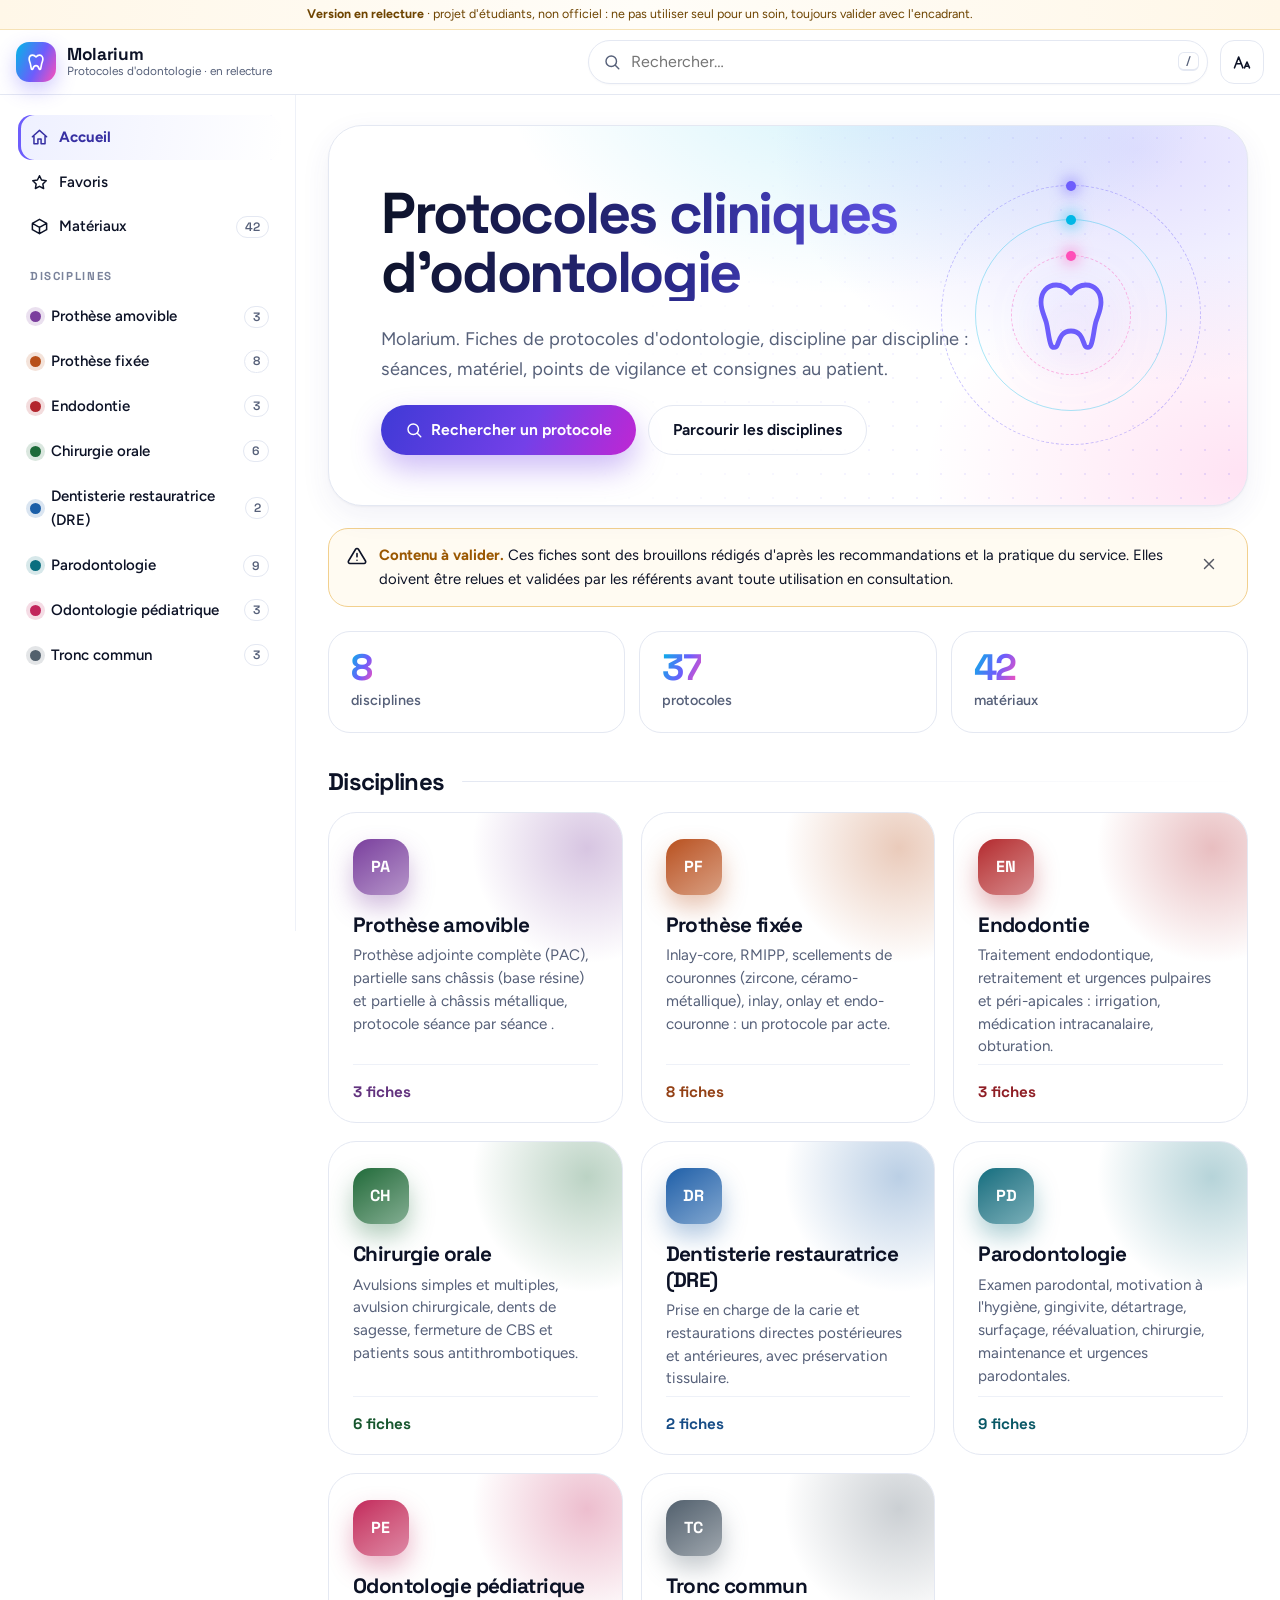
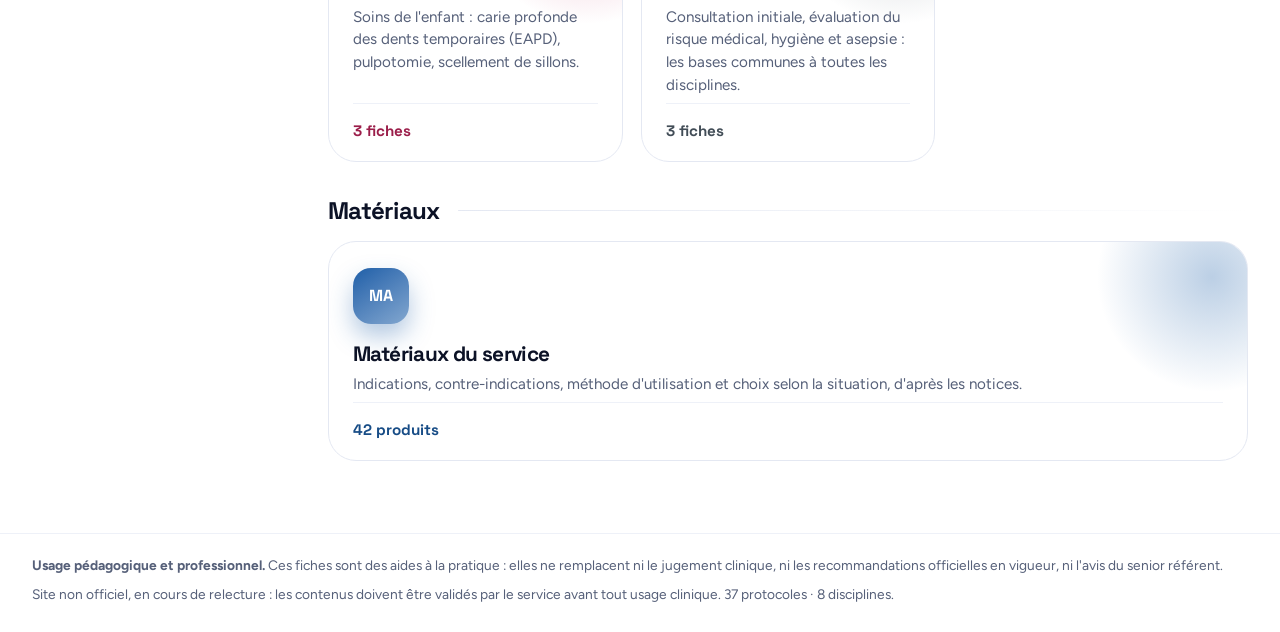
==== commit a6e94d38: "Mise à jour du site Molarium Co-Authored-By: Claude Sonnet 5.5 <noreply@anthropic.com> Claude-Sessio" ====
--- a/index.html
+++ b/index.html
@@ -6,14 +6,16 @@
   <title>Molarium – Protocoles d'odontologie</title>
   <meta name="robots" content="noindex, nofollow, noarchive">
   <meta name="description" content="Molarium : fiches de protocoles d'odontologie (version en relecture).">
-  <meta name="theme-color" content="#0b6e7f">
+  <meta name="theme-color" content="#ffffff">
   <meta name="color-scheme" content="light">
   <meta name="apple-mobile-web-app-capable" content="yes">
   <meta name="apple-mobile-web-app-title" content="Molarium">
   <link rel="icon" href="data:image/svg+xml,%3Csvg xmlns='http://www.w3.org/2000/svg' viewBox='0 0 32 32'%3E%3Crect width='32' height='32' rx='8' fill='%230b6e7f'/%3E%3Cpath d='M16 10c-1.3-1.5-3-2.300-4.800-2.300C8.500 7.700 7 10 7 12.800c0 2.300.9 3.700 1.500 5.700.5 2.100.6 4.600 1.300 6.300.3 1 1.500 1 1.800 0 .6-1.500 1-4 4.400-4s3.800 2.500 4.400 4c.3 1 1.500 1 1.800 0 .7-1.700.8-4.200 1.300-6.300.6-2 1.500-3.400 1.500-5.700 0-2.800-1.500-5.100-4.200-5.100-1.800 0-3.500.8-4.800 2.300z' fill='none' stroke='%23fff' stroke-width='1.600' stroke-linejoin='round'/%3E%3C/svg%3E">
   <link rel="preload" href="css/fonts/figtree-latin-wght-normal.woff2" as="font" type="font/woff2" crossorigin>
+  <link rel="preload" href="css/fonts/space-grotesk-latin-wght-normal.woff2" as="font" type="font/woff2" crossorigin>
   <link rel="stylesheet" href="css/style.css">
   <link rel="stylesheet" href="css/v3.css">
+  <link rel="stylesheet" href="css/v4.css">
 </head>
 <body>
   <a class="skip" href="#main">Aller au contenu</a>
--- a/css/v3.css
+++ b/css/v3.css
@@ -243,7 +243,7 @@
 .mchoix{display:grid;gap:10px}.mc{background:var(--surface-2);border:1.5px solid var(--line);border-left:6px solid var(--info);border-radius:12px;padding:8px 14px}
 .mc h3{margin:0 0 3px;font-size:1rem}.mc p{margin:0}
 [hidden]{display:none!important}
-.tabbar{grid-template-columns:repeat(5,1fr)}
+.tabbar{grid-template-columns:repeat(4,1fr)}
 
 /* photos produits */
 .mfig{float:right;margin:0 0 10px 16px;width:180px;text-align:center}
@@ -252,3 +252,6 @@
 .mfig figcaption a{color:inherit}
 .mat-acc .mblk{overflow:hidden}
 @media(max-width:560px){.mfig{float:none;margin:0 auto 10px}}
+
+a.stat{text-decoration:none;color:inherit}
+a.stat:hover{transform:translateY(-2px);border-color:var(--brand)}
--- a/css/v4.css
+++ b/css/v4.css
@@ -0,0 +1,263 @@
+/* =====================================================================
+   Molarium v4 — « Aurora »
+   Fond blanc, lignes fines, dégradé cyan → violet → magenta,
+   typographie géométrique (Space Grotesk) et cartes lumineuses.
+   Couche chargée après style.css et v3.css : change uniquement la forme.
+   ===================================================================== */
+@font-face{font-family:"Space Grotesk";font-style:normal;font-weight:300 700;font-display:swap;src:url(fonts/space-grotesk-latin-wght-normal.woff2) format("woff2");unicode-range:U+0000-00FF,U+0131,U+0152-0153,U+02BB-02BC,U+02C6,U+02DA,U+02DC,U+2000-206F,U+20AC,U+2122,U+2191,U+2193,U+2212,U+2215,U+FEFF,U+FFFD}
+:root{
+  color-scheme:light;
+  --bg:#ffffff; --surface:#ffffff; --surface-2:#f6f8fd; --ink:#0c1226; --muted:#566079;
+  --line:#e4e8f2; --line-soft:#eef1f8;
+  --brand:#4f46e5; --brand-strong:#3730a3; --brand-soft:#eef0ff; --brand-ink:#fff;
+  --cy:#00b8e6; --vi:#6d5dfc; --mg:#ff4fb8;
+  --grad:linear-gradient(115deg,#00b8e6 0%,#6d5dfc 55%,#ff4fb8 100%);
+  --grad-btn:linear-gradient(115deg,#3f3ad6 0%,#7440e8 58%,#c026d3 100%);
+  --info:#2457d6; --info-bg:#eff4ff; --info-line:#c9d9fb;
+  --ok:#157a3d; --ok-bg:#ecfaf1;
+  --warn:#9a5700; --warn-bg:#fff7e8; --warn-line:#f2d08e;
+  --danger:#b4232b; --danger-bg:#fff0f1; --danger-line:#f3b9bc;
+  --radius:22px; --radius-sm:12px;
+  --shadow-1:0 1px 2px rgba(20,24,60,.04),0 10px 30px rgba(50,60,140,.07);
+  --shadow-2:0 2px 6px rgba(20,24,60,.05),0 22px 54px rgba(70,60,170,.16);
+  --display:"Space Grotesk","Figtree",system-ui,-apple-system,"Segoe UI",Roboto,sans-serif;
+  --topbar-h:64px; --tabbar-h:64px;
+}
+html{background:#fff}
+body{background:#fff;color:var(--ink);font-size:1.03rem;line-height:1.65}
+a{color:var(--brand-strong)}
+h1,h2,h3{font-family:var(--display)}
+h1{font-weight:700;letter-spacing:-.04em}
+h2{font-weight:650;letter-spacing:-.02em}
+h3{font-weight:650;letter-spacing:-.015em}
+:focus-visible{outline:3px solid color-mix(in srgb,var(--vi) 70%,#fff);outline-offset:3px}
+::selection{background:#e3defe}
+
+/* ---------- barre du haut ---------- */
+.beta-bar{background:linear-gradient(90deg,#fff7e8,#fffdf8 50%,#fff7e8);border-bottom:1px solid #f6e2b6;color:#6e4400;font-size:.78rem}
+.topbar{background:rgba(255,255,255,.82);backdrop-filter:saturate(180%) blur(16px);-webkit-backdrop-filter:saturate(180%) blur(16px);border-bottom:1px solid var(--line);box-shadow:none}
+.brand-mark{width:40px;height:40px;border-radius:13px;background:var(--grad);box-shadow:0 8px 20px rgba(109,93,252,.32)}
+.brand-txt strong{font-family:var(--display);font-weight:700;font-size:1.08rem;letter-spacing:-.02em}
+.brand-txt small{color:var(--muted)}
+.search{background:#fff;border:1px solid var(--line);height:44px;border-radius:999px;box-shadow:0 1px 2px rgba(20,24,60,.03)}
+.search:focus-within{border-color:var(--vi);background:#fff;box-shadow:0 0 0 4px rgba(109,93,252,.16)}
+.icon-btn{background:#fff;border:1px solid var(--line);border-radius:14px}
+.icon-btn:hover{border-color:var(--vi);background:var(--brand-soft)}
+.suggest{border:1px solid var(--line);border-radius:18px;box-shadow:var(--shadow-2)}
+
+/* ---------- navigation latérale ---------- */
+.sidebar{background:#fff;border-right:1px solid var(--line-soft)}
+.side-link,.side-disc{border-radius:14px;border-left:0;font-weight:550;color:var(--ink);padding:10px 12px}
+.side-link:hover,.side-disc:hover{background:var(--surface-2)}
+.side-link.on{background:linear-gradient(100deg,var(--brand-soft),#fff);color:var(--brand-strong);font-weight:700;box-shadow:inset 3px 0 0 var(--vi)}
+.side-disc.on{background:linear-gradient(100deg,color-mix(in srgb,var(--d,var(--brand)) 11%,#fff),#fff);box-shadow:inset 3px 0 0 var(--d,var(--brand));font-weight:700}
+.side-disc .dot{border-radius:50%;width:11px;height:11px;box-shadow:0 0 0 4px color-mix(in srgb,var(--d) 16%,transparent)}
+.side-link .badge,.side-disc .badge{background:#fff;border:1px solid var(--line);color:var(--muted);font-family:var(--display);font-weight:600}
+.side-title{font-family:var(--display);letter-spacing:.14em;color:#7a839b}
+.side-sub{border-left:1px solid var(--line)}
+.side-sub a.on{background:var(--brand-soft);color:var(--brand-strong)}
+
+/* ---------- accueil ---------- */
+main{padding-top:30px}
+.hero{position:relative;isolation:isolate;overflow:hidden;background:
+    radial-gradient(520px 340px at 88% 6%,rgba(109,93,252,.20),transparent 70%),
+    radial-gradient(460px 320px at 100% 92%,rgba(255,79,184,.16),transparent 70%),
+    radial-gradient(520px 340px at 58% -18%,rgba(0,184,230,.18),transparent 70%),#fff;
+  color:var(--ink);border:1px solid var(--line);border-radius:34px;padding:58px 52px 50px;box-shadow:var(--shadow-1);margin-bottom:22px}
+.hero::after{content:"";position:absolute;inset:0;z-index:-1;border-radius:inherit;background-image:radial-gradient(rgba(109,93,252,.30) 1px,transparent 1.3px);background-size:24px 24px;-webkit-mask-image:linear-gradient(115deg,transparent 35%,#000 100%);mask-image:linear-gradient(115deg,transparent 35%,#000 100%);opacity:.55;right:0;top:0;width:auto;height:auto}
+.hero h1{font-size:clamp(2.2rem,4.6vw,3.6rem);line-height:1.02;max-width:15ch;background:linear-gradient(100deg,#0c1226 0%,#2b2a8c 55%,#6d5dfc 100%);-webkit-background-clip:text;background-clip:text;color:transparent;margin-bottom:.4em}
+.hero p{color:var(--muted);font-size:1.14rem;max-width:50ch}
+.hero-cta{gap:12px;margin-top:8px}
+.hero-btn{min-height:50px;border-radius:999px;border:1px solid var(--line);background:rgba(255,255,255,.8);color:var(--ink);font-weight:650;padding:10px 24px}
+.hero-btn:hover{background:#fff;border-color:var(--vi);color:var(--brand-strong)}
+.hero-btn.main{background:var(--grad-btn);border:0;color:#fff;box-shadow:0 14px 30px rgba(116,64,232,.35)}
+.hero-btn.main:hover{background:var(--grad-btn);filter:brightness(1.07);transform:translateY(-1px)}
+.hero-orb{position:absolute;right:46px;top:50%;width:260px;height:260px;transform:translateY(-50%);pointer-events:none;z-index:-1}
+.hero-orb i{position:absolute;inset:0;border-radius:50%;border:1px dashed rgba(109,93,252,.38);animation:orb 46s linear infinite}
+.hero-orb i:nth-child(2){inset:34px;border-style:solid;border-color:rgba(0,184,230,.34);animation-duration:34s;animation-direction:reverse}
+.hero-orb i:nth-child(3){inset:70px;border-color:rgba(255,79,184,.38);border-style:dashed;animation-duration:26s}
+.hero-orb i::after{content:"";position:absolute;left:50%;top:-5px;width:10px;height:10px;margin-left:-5px;border-radius:50%;background:var(--vi);box-shadow:0 0 14px 3px rgba(109,93,252,.55)}
+.hero-orb i:nth-child(2)::after{background:var(--cy);box-shadow:0 0 14px 3px rgba(0,184,230,.55)}
+.hero-orb i:nth-child(3)::after{background:var(--mg);box-shadow:0 0 14px 3px rgba(255,79,184,.5)}
+@keyframes orb{to{transform:rotate(360deg)}}
+.hero-tooth{position:absolute;left:50%;top:50%;right:auto;bottom:auto;width:96px;height:96px;margin:-48px 0 0 -48px;color:var(--vi);filter:drop-shadow(0 10px 24px rgba(109,93,252,.35))}
+.banner{background:#fffbf2;border:1px solid var(--warn-line);border-radius:20px;color:var(--ink);padding:14px 18px}
+.banner strong{color:var(--warn)}
+
+.stats{gap:14px;margin:0 0 4px}
+.stat{background:#fff;border:1px solid var(--line);border-radius:22px;box-shadow:none;padding:18px 22px;transition:transform .2s,border-color .2s,box-shadow .2s}
+.stat b{font-family:var(--display);font-size:2.3rem;font-weight:700;letter-spacing:-.04em;line-height:1;background:var(--grad);-webkit-background-clip:text;background-clip:text;color:transparent;display:block;width:fit-content}
+.stat span{color:var(--muted);font-size:.9rem;font-weight:550}
+a.stat:hover{transform:translateY(-3px);border-color:var(--vi);box-shadow:var(--shadow-1)}
+
+.section-title{margin:34px 0 16px}
+.section-title h2{font-size:1.5rem;font-weight:700;letter-spacing:-.03em}
+.section-title::after{height:1px;background:linear-gradient(90deg,var(--line),transparent)}
+
+.grid{gap:18px;grid-template-columns:repeat(auto-fill,minmax(290px,1fr))}
+.card{position:relative;isolation:isolate;overflow:hidden;background:#fff;border:1px solid var(--line);border-radius:28px;box-shadow:none;padding:26px 24px 18px;transition:transform .25s,box-shadow .25s,border-color .25s}
+.card::before{content:"";position:absolute;display:block;left:auto;right:-80px;top:-80px;width:230px;height:230px;border-radius:50%;background:radial-gradient(closest-side,color-mix(in srgb,var(--d) 30%,transparent),transparent);z-index:-1;transition:transform .5s,opacity .3s}
+.card:hover{transform:translateY(-5px);box-shadow:0 26px 56px color-mix(in srgb,var(--d) 20%,transparent);border-color:color-mix(in srgb,var(--d) 40%,#fff)}
+.card:hover::before{transform:scale(1.4)}
+.badge-ico{width:56px;height:56px;border-radius:18px;margin:0 0 12px;background:linear-gradient(145deg,var(--d),color-mix(in srgb,var(--d) 55%,#fff));color:#fff;font-family:var(--display);font-weight:700;letter-spacing:.02em;box-shadow:0 12px 24px color-mix(in srgb,var(--d) 34%,transparent)}
+.card h3{font-size:1.3rem;font-weight:700;letter-spacing:-.03em}
+.card p{color:var(--muted);font-size:.95rem}
+.card .meta{border-top:1px solid var(--line-soft);padding-top:14px;margin-top:auto}
+.card .meta b{font-family:var(--display);color:color-mix(in srgb,var(--d) 80%,#000);font-weight:700}
+
+/* ---------- fil d'Ariane, en-têtes ---------- */
+.crumbs{font-size:.84rem}
+.crumbs a{color:var(--muted)}
+.page-head,.disc-head{position:relative;isolation:isolate;overflow:hidden;background:
+   radial-gradient(420px 220px at 100% 0%,color-mix(in srgb,var(--d,var(--brand)) 14%,transparent),transparent 70%),#fff;
+  border:1px solid var(--line);border-radius:30px;box-shadow:var(--shadow-1);padding:30px 32px 26px}
+.page-head::before,.disc-head::before{content:"";position:absolute;display:block;left:0;right:0;top:0;bottom:auto;width:auto;height:4px;margin:0;border-radius:0;background:linear-gradient(90deg,var(--d,var(--brand)),color-mix(in srgb,var(--d,var(--brand)) 35%,var(--vi)) 60%,var(--mg))}
+.page-head h1,.disc-head h1{font-size:clamp(1.9rem,4vw,2.8rem);font-weight:700;letter-spacing:-.045em;line-height:1.05}
+.page-head>p,.disc-head>p{color:var(--muted)}
+.chips{gap:8px}
+.chip{border-radius:999px;border:1px solid var(--line);background:#fff;color:var(--muted);font-weight:600;padding:3px 12px}
+.chip.draft{background:var(--warn-bg);border-color:var(--warn-line);color:var(--warn)}
+.chip.valid{background:var(--ok-bg);border-color:#a8dcb9;color:var(--ok)}
+.actions{border-top:1px solid var(--line-soft)}
+.btn{border-radius:999px;border:1px solid var(--line);background:#fff;font-weight:600;padding-left:16px;padding-right:16px}
+.btn:hover{border-color:var(--vi);background:var(--brand-soft);color:var(--brand-strong)}
+.btn.primary{background:var(--grad-btn);border:0;color:#fff;box-shadow:0 12px 26px rgba(116,64,232,.32)}
+.btn.primary:hover{background:var(--grad-btn);filter:brightness(1.07);color:#fff}
+.btn.on,.btn.fav-on.on{background:var(--brand-soft);border-color:var(--vi);color:var(--brand-strong)}
+.disc-head .scroll-hint{color:var(--vi)}
+
+.list-title{font-family:var(--display);font-weight:700}
+.pcard{position:relative;isolation:isolate;overflow:hidden;background:#fff;border:1px solid var(--line);border-radius:24px;box-shadow:none;padding:18px 22px 16px 26px;transition:transform .22s,box-shadow .22s,border-color .22s}
+.pcard::before{content:"";position:absolute;display:block;left:0;top:20px;bottom:20px;width:4px;border-radius:0 6px 6px 0;background:linear-gradient(180deg,var(--d),color-mix(in srgb,var(--d) 40%,var(--mg)))}
+.pcard::after{content:"";position:absolute;right:-60px;top:-60px;width:170px;height:170px;border-radius:50%;background:radial-gradient(closest-side,color-mix(in srgb,var(--d) 16%,transparent),transparent);z-index:-1;transition:transform .45s}
+.pcard:hover{transform:translateY(-3px);box-shadow:0 18px 40px color-mix(in srgb,var(--d) 17%,transparent);border-color:color-mix(in srgb,var(--d) 38%,#fff)}
+.pcard:hover::after{transform:scale(1.5)}
+.pcard h3{font-size:1.12rem;font-weight:700;letter-spacing:-.025em}
+.pcard .disc{font-family:var(--display);letter-spacing:.12em;font-weight:600;color:color-mix(in srgb,var(--d) 85%,#000)}
+
+/* ---------- sommaire d'une fiche ---------- */
+.toc-bar{background:rgba(255,255,255,.9);backdrop-filter:blur(14px);-webkit-backdrop-filter:blur(14px);border-bottom:1px solid var(--line-soft)}
+.toc-bar a{background:#fff;border:1px solid var(--line);color:var(--muted);font-weight:600}
+.toc-bar a.on{background:var(--grad-btn);border-color:transparent;color:#fff;box-shadow:0 8px 18px rgba(116,64,232,.28)}
+.toc-side{background:#fff;border:1px solid var(--line);border-radius:22px;box-shadow:none;padding:16px 10px}
+.toc-side strong{font-family:var(--display);letter-spacing:.14em}
+.toc-side a{border-left:2px solid var(--line-soft);color:var(--muted);border-radius:0 10px 10px 0}
+.toc-side a:hover{border-left-color:var(--vi);color:var(--ink)}
+.toc-side a.on{border-left:2px solid var(--d,var(--brand));background:linear-gradient(90deg,color-mix(in srgb,var(--d,var(--brand)) 10%,#fff),#fff)!important;color:var(--ink);font-weight:700}
+
+/* ---------- sections repliables ---------- */
+.acc{--c:var(--brand);background:#fff;border:1px solid var(--line);border-left:1px solid var(--line);border-radius:26px;box-shadow:none;margin:0 0 14px;overflow:hidden;transition:box-shadow .25s,border-color .25s}
+.acc:hover{border-color:color-mix(in srgb,var(--c) 30%,var(--line))}
+.acc[open]{box-shadow:var(--shadow-1);border-color:color-mix(in srgb,var(--c) 28%,var(--line))}
+.acc>summary{background:#fff;padding:16px 20px;gap:14px;border-bottom:0}
+.acc[open]>summary{background:linear-gradient(90deg,color-mix(in srgb,var(--c) 8%,#fff),#fff 70%);border-bottom:1px solid var(--line-soft)}
+.acc>summary:hover{background:linear-gradient(90deg,color-mix(in srgb,var(--c) 7%,#fff),#fff 70%)}
+.acc>summary h2{font-size:1.18rem;font-weight:650;letter-spacing:-.025em}
+.acc-ico{width:42px;height:42px;border-radius:14px;background:color-mix(in srgb,var(--c) 12%,#fff);color:var(--c)}
+.acc>summary .cnt{background:color-mix(in srgb,var(--c) 10%,#fff);border:0;color:color-mix(in srgb,var(--c) 85%,#000);font-family:var(--display);font-weight:700}
+.acc>summary .chev{color:var(--muted)}
+.acc-body{padding:18px 22px 22px}
+.acc.sec-blue{--c:var(--info);border-left:1px solid var(--line)}
+.acc.sec-blue>summary,.acc.sec-ok>summary,.acc.sec-warn>summary,.acc.sec-danger>summary{background:#fff}
+.acc.sec-ok{--c:var(--ok);border-left:1px solid var(--line)}
+.acc.sec-warn{--c:#c26a00;border-left:1px solid var(--line)}
+.acc.sec-danger{--c:var(--danger);border-left:1px solid var(--line)}
+.acc.sec-grey{--c:#5b6478;border-left:1px solid var(--line)}
+.acc.sec-blue .acc-ico,.acc.sec-ok .acc-ico,.acc.sec-warn .acc-ico,.acc.sec-danger .acc-ico,.acc.sec-grey .acc-ico{background:color-mix(in srgb,var(--c) 12%,#fff);color:var(--c)}
+.acc.alert{--c:var(--danger);background:#fff;border:1px solid var(--danger-line);border-left:1px solid var(--danger-line)}
+.acc.alert>summary{background:linear-gradient(90deg,var(--danger-bg),#fff 80%)}
+.acc.alert>summary h2{color:var(--danger)}
+.acc.alert .acc-ico{background:var(--danger-bg);color:var(--danger)}
+.acc.main-acc{--c:var(--d,var(--brand));background:#fff;border:1.5px solid color-mix(in srgb,var(--c) 38%,#fff);box-shadow:0 18px 46px color-mix(in srgb,var(--c) 13%,transparent)}
+.acc.main-acc>summary{background:linear-gradient(90deg,color-mix(in srgb,var(--c) 13%,#fff),#fff 78%);color:var(--ink);padding:18px 22px;border-bottom:0}
+.acc.main-acc>summary:hover{background:linear-gradient(90deg,color-mix(in srgb,var(--c) 17%,#fff),#fff 78%)}
+.acc.main-acc>summary h2{color:color-mix(in srgb,var(--c) 78%,#000);font-size:1.5rem;font-weight:700;letter-spacing:-.035em}
+.acc.main-acc>summary .chev{color:var(--c)}
+.acc.main-acc>summary .cnt{background:var(--c);color:#fff}
+.acc.main-acc .acc-ico{background:linear-gradient(145deg,var(--c),color-mix(in srgb,var(--c) 55%,#fff));color:#fff;box-shadow:0 10px 22px color-mix(in srgb,var(--c) 32%,transparent)}
+.acc.main-acc .acc-body{padding:14px 16px 20px}
+
+/* ---------- étapes ---------- */
+.progress-wrap{background:#fff}
+.progress{background:#fff;border:1px solid var(--line);border-radius:999px;padding:10px 18px;color:var(--muted);font-family:var(--display);font-weight:600}
+.progress .bar{height:8px;border-radius:99px;background:var(--line-soft)}
+.progress .bar i{background:linear-gradient(90deg,var(--d,var(--brand)),var(--mg));border-radius:99px}
+.steps{gap:16px}
+.step-body{background:#fff;border:1px solid var(--line);border-top:1px solid var(--line);border-radius:26px;box-shadow:none;padding:20px 24px 22px 24px;transition:box-shadow .25s,border-color .25s}
+.step-body::before{display:none}
+.step:hover .step-body{box-shadow:var(--shadow-1);border-color:color-mix(in srgb,var(--d,var(--brand)) 28%,var(--line))}
+.step-head{padding-left:62px;min-height:48px}
+.step-n{left:22px;top:19px;width:46px;height:46px;background:#fff;color:var(--d,var(--brand));border:2px solid var(--d,var(--brand));box-shadow:0 0 0 6px color-mix(in srgb,var(--d,var(--brand)) 11%,transparent);font-family:var(--display);font-weight:700;transition:transform .15s,box-shadow .2s,background .2s}
+.step-n:hover{filter:none;box-shadow:0 0 0 9px color-mix(in srgb,var(--d,var(--brand)) 15%,transparent)}
+.step.done .step-n{background:var(--ok);border-color:var(--ok);color:#fff;box-shadow:0 0 0 6px rgba(21,122,61,.13)}
+.step.done .step-body{background:linear-gradient(135deg,#f3fbf6,#fff 70%);border-color:#b6e2c5}
+.step.done .step-body::before{display:none}
+.eyebrow{background:color-mix(in srgb,var(--d,var(--brand)) 11%,#fff);color:color-mix(in srgb,var(--d,var(--brand)) 85%,#000);border-radius:999px;font-family:var(--display);padding:2px 11px;letter-spacing:.12em}
+.step h3{font-size:1.28rem;font-weight:700;letter-spacing:-.03em}
+.step-body li::marker{color:var(--d,var(--brand))}
+.mat{background:linear-gradient(135deg,#f1f8ff,#fff 80%);border:1px solid var(--info-line);border-radius:18px}
+.mat .lbl{color:var(--info);font-family:var(--display);letter-spacing:.06em}
+.mat .m{background:#fff;border:1px solid var(--info-line);border-radius:999px}
+.valid{background:linear-gradient(135deg,var(--ok-bg),#fff 85%);border:1px solid #a8dcb9;border-left:1px solid #a8dcb9;border-radius:18px}
+.tip{background:linear-gradient(135deg,#fffaeb,#fff 85%);border:1px solid var(--warn-line);border-left:1px solid var(--warn-line);border-radius:18px}
+.reset{border-radius:999px}
+
+/* ---------- tableaux, fenêtres ---------- */
+.rtable-wrap{border-radius:18px;border:1px solid var(--line);overflow:auto}
+.rtable th{background:var(--surface-2);font-family:var(--display)}
+.rtable,.rtable th,.rtable td{border-color:var(--line-soft)}
+.sheet{border-radius:30px;box-shadow:0 30px 80px rgba(40,40,120,.3)}
+.sheet-wrap{backdrop-filter:blur(6px)}
+
+/* ---------- page Matériaux ---------- */
+.mat-search{border:1px solid var(--line);border-radius:999px;background:#fff}
+.mat-search:focus{border-color:var(--vi);box-shadow:0 0 0 4px rgba(109,93,252,.16)}
+.mat-acc{--c:var(--brand);border-left:1px solid var(--line)}
+.mat-acc>summary h2{font-size:1.08rem}
+.mat-acc .acc-ico{width:56px;height:56px;border-radius:16px;background:#fff;border:1px solid var(--line);overflow:hidden;flex:none}
+.mat-acc .acc-ico img{width:100%;height:100%;object-fit:contain;padding:4px;display:block}
+.mblk{border-radius:18px;padding:10px 16px;margin:10px 0}
+.mblk h3{font-family:var(--display);letter-spacing:.1em}
+.m-ind{background:linear-gradient(135deg,#eff4ff,#fff 85%);border:1px solid var(--info-line)}
+.m-ci{background:linear-gradient(135deg,#fff0f1,#fff 85%);border:1px solid var(--danger-line)}
+.m-met{background:#fff;border:1px solid var(--line)}
+.m-ret{background:linear-gradient(135deg,#fffaeb,#fff 85%);border:1px solid var(--warn-line)}
+.mc{background:#fff;border:1px solid var(--line);border-left:1px solid var(--line);border-radius:18px;position:relative;padding:10px 16px 10px 20px}
+.mc::before{content:"";position:absolute;left:0;top:14px;bottom:14px;width:4px;border-radius:0 6px 6px 0;background:var(--grad)}
+.mfig img{border:1px solid var(--line);border-radius:20px;box-shadow:var(--shadow-1)}
+
+/* ---------- pied de page ---------- */
+.footer{background:#fff;border-top:1px solid var(--line-soft)}
+
+/* ---------- mobile ---------- */
+@media (max-width:1000px){
+  .sidebar{background:#fff}
+  .tabbar{left:12px;right:12px;bottom:calc(10px + env(safe-area-inset-bottom));height:var(--tabbar-h);padding-bottom:0;border:1px solid var(--line);border-radius:26px;background:rgba(255,255,255,.9);backdrop-filter:blur(18px);-webkit-backdrop-filter:blur(18px);box-shadow:0 18px 48px rgba(50,50,140,.22)}
+  .tabbar a,.tabbar button{border-radius:20px;margin:6px 3px;font-weight:600}
+  .tabbar .on{color:#fff;background:var(--grad-btn);box-shadow:0 8px 18px rgba(116,64,232,.35)}
+  .toast{bottom:calc(var(--tabbar-h) + 30px + env(safe-area-inset-bottom))}
+}
+@media (max-width:760px){
+  main{padding:18px 14px 110px}
+  .hero{padding:34px 22px 28px;border-radius:28px}
+  .hero-orb{width:170px;height:170px;right:-34px;top:62px;opacity:.55;transform:none}
+  .hero-tooth{width:64px;height:64px;margin:-32px 0 0 -32px}
+  .hero h1{max-width:12ch}
+  .stat{padding:12px 14px;border-radius:18px}
+  .stat b{font-size:1.7rem}
+  .page-head,.disc-head{padding:22px 20px 18px;border-radius:26px}
+  .page-head h1,.disc-head h1{font-size:1.85rem}
+  .card{border-radius:24px;padding:22px 20px 16px}
+  .acc{border-radius:22px}
+  .acc>summary{padding:14px 16px}
+  .acc-body{padding:14px 16px 18px}
+  .step-body{padding:16px 16px 18px;border-radius:22px}
+  .step-n{left:16px;top:15px;width:42px;height:42px}
+  .step-head{padding-left:56px}
+  .mat-acc .acc-ico{width:48px;height:48px}
+}
+@media print{
+  .hero h1,.stat b{background:none;-webkit-text-fill-color:currentColor;color:#000}
+  .hero-orb{display:none}
+  .tabbar{display:none}
+}
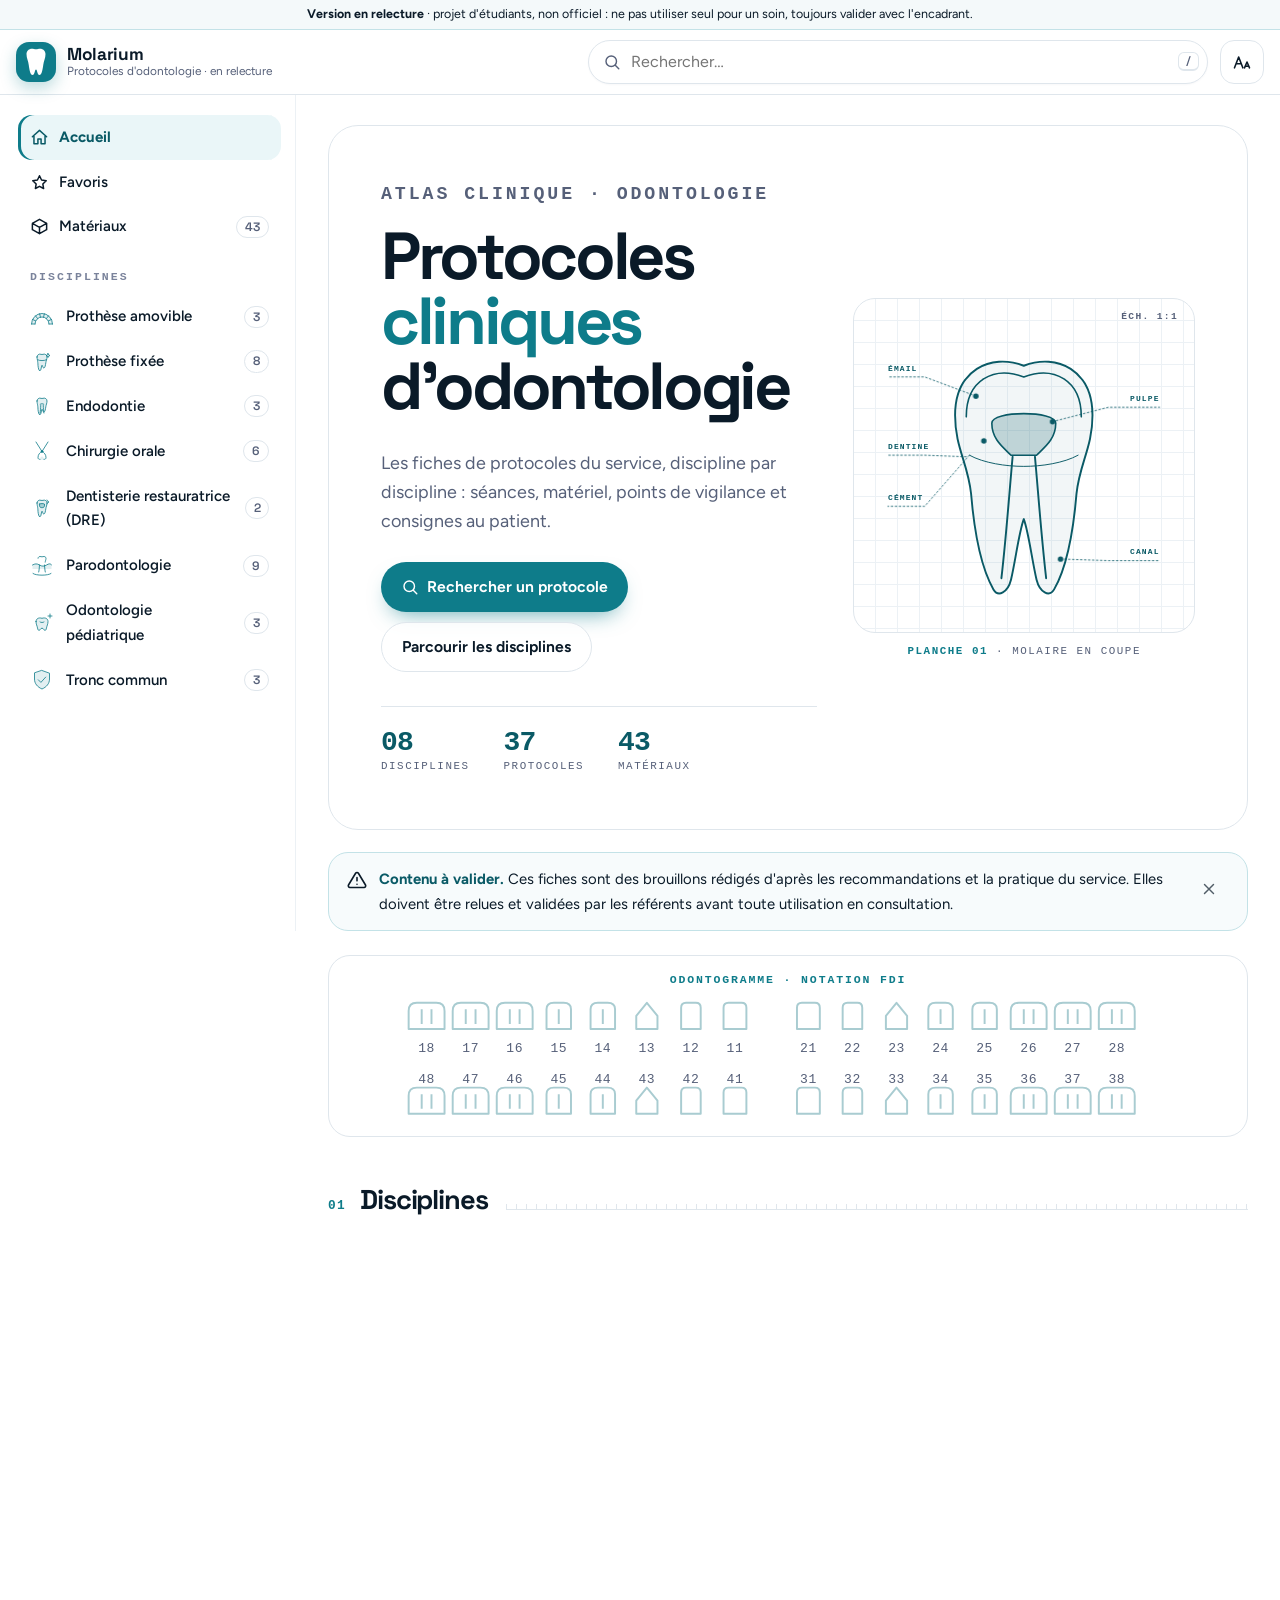
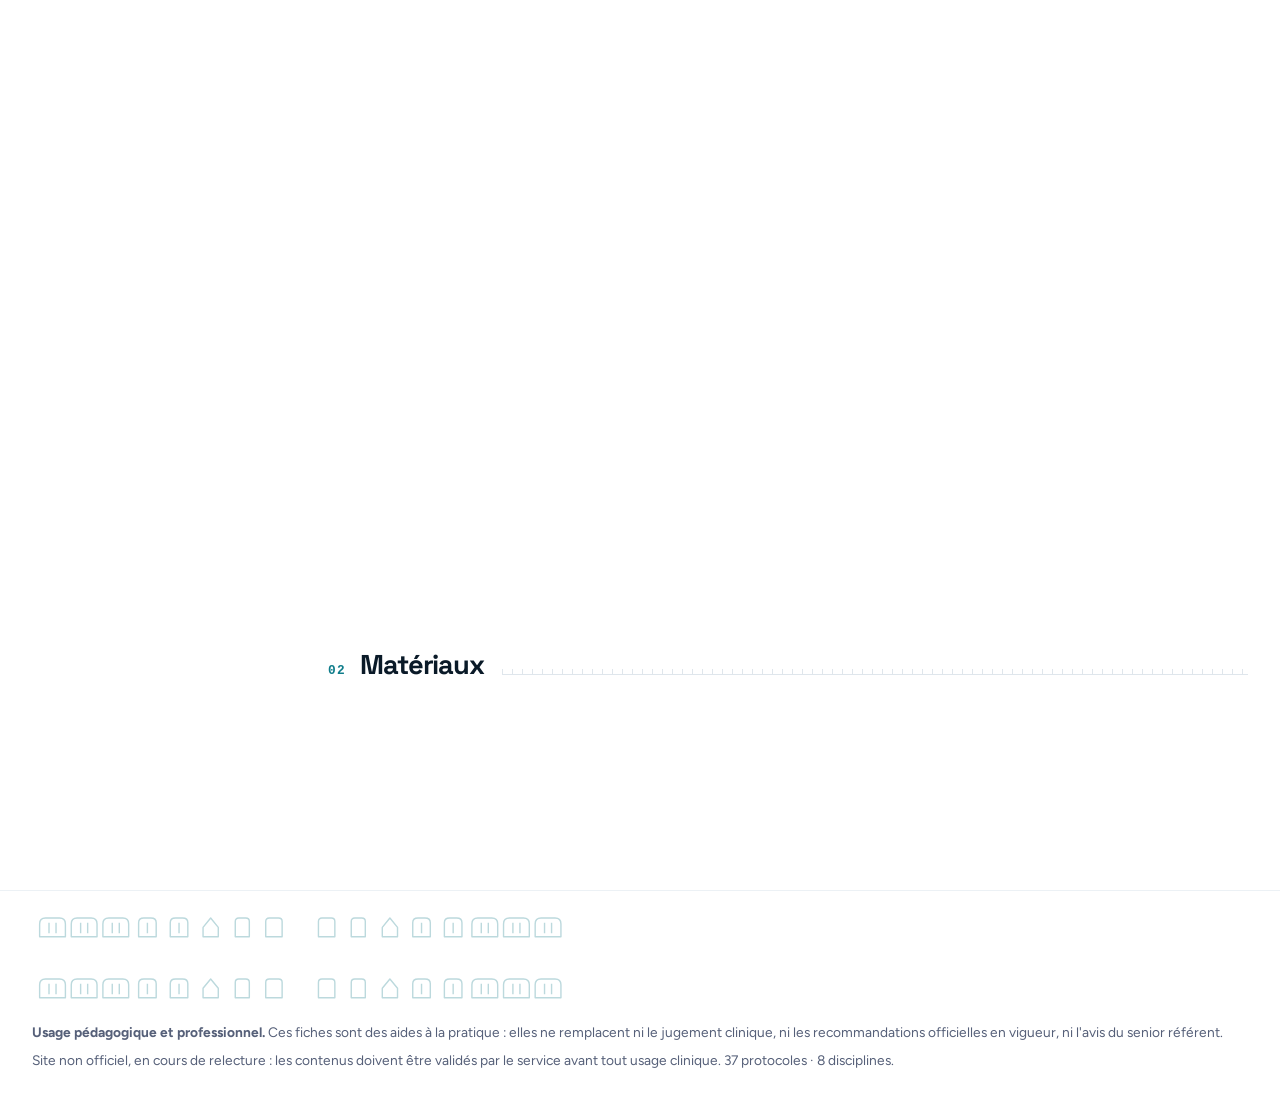
==== commit f89bc52d: "Mise à jour du site Molarium Co-Authored-By: Claude Sonnet 5.5 <noreply@anthropic.com> Claude-Sessio" ====
--- a/index.html
+++ b/index.html
@@ -16,6 +16,7 @@
   <link rel="stylesheet" href="css/style.css">
   <link rel="stylesheet" href="css/v3.css">
   <link rel="stylesheet" href="css/v4.css">
+  <link rel="stylesheet" href="css/v5.css">
 </head>
 <body>
   <a class="skip" href="#main">Aller au contenu</a>
@@ -65,6 +66,7 @@
   <script src="data/pedodontie.js"></script>
   <script src="data/materiaux.js"></script>
   <script src="data/materiaux-img.js"></script>
+  <script src="js/art.js"></script>
   <script src="js/motion-mini.js"></script>
   <script src="js/motion-ui.js"></script>
   <script src="js/app.js"></script>
--- a/css/v4.css
+++ b/css/v4.css
@@ -1,6 +1,6 @@
 /* =====================================================================
    Molarium v4 — « Aurora »
-   Fond blanc, lignes fines, dégradé cyan → violet → magenta,
+   Fond blanc, lignes fines, une seule couleur de marque (bleu-vert),
    typographie géométrique (Space Grotesk) et cartes lumineuses.
    Couche chargée après style.css et v3.css : change uniquement la forme.
    ===================================================================== */
@@ -261,3 +261,110 @@
   .hero-orb{display:none}
   .tabbar{display:none}
 }
+
+/* ---------- titre de discipline : simple titre centré, souligné ---------- */
+.disc-head{background:none;border:0;border-radius:0;box-shadow:none;padding:0;margin:14px 0 30px;overflow:visible;text-align:center}
+.disc-head::before{display:none}
+.disc-head h1{margin:0;font-size:clamp(2rem,4.6vw,3rem);font-weight:800;letter-spacing:-.04em;color:var(--d,var(--ink));text-decoration:none}
+@media (max-width:760px){.disc-head{padding:0;border-radius:0;margin:8px 0 24px}.disc-head h1{font-size:1.9rem}}
+
+/* =====================================================================
+   Identité visuelle : UNE couleur de marque
+   Blanc + encre + bleu-vert « Molarium ». Le rouge n'est gardé que pour les
+   alertes. Plus de couleur par discipline, plus de dégradés multicolores.
+   ===================================================================== */
+:root{
+  --brand:#0e7c8a; --brand-strong:#0a5a66; --brand-soft:#eaf6f8; --brand-line:#c3e2e7;
+  --d:var(--brand); --vi:var(--brand); --cy:var(--brand); --mg:var(--brand);
+  --grad:linear-gradient(135deg,#12909f,#0a5a66); --grad-btn:linear-gradient(135deg,#0f8696,#0a5a66);
+  --info:var(--brand); --info-bg:#f1f9fa; --info-line:var(--brand-line);
+  --ok:var(--brand-strong); --ok-bg:#f1f9fa;
+  --warn:var(--brand-strong); --warn-bg:#f1f9fa; --warn-line:var(--brand-line);
+  --shadow-1:0 1px 2px rgba(12,26,43,.04),0 8px 24px rgba(12,26,43,.06);
+  --shadow-2:0 2px 6px rgba(12,26,43,.05),0 18px 44px rgba(12,26,43,.12);
+}
+::selection{background:#cfeaee}
+:focus-visible{outline-color:color-mix(in srgb,var(--brand) 75%,#fff)}
+.beta-bar{background:#f4f9fa;border-bottom:1px solid var(--brand-line);color:var(--ink)}
+.brand-mark{background:var(--brand);box-shadow:0 6px 16px rgba(14,124,138,.28)}
+.search:focus-within,.mat-search:focus{border-color:var(--brand);box-shadow:0 0 0 4px rgba(14,124,138,.14)}
+.side-link.on,.side-disc.on{background:var(--brand-soft);color:var(--brand-strong);box-shadow:inset 3px 0 0 var(--brand)}
+.side-disc .dot{display:none}
+.side-sub a.on{background:var(--brand-soft);color:var(--brand-strong)}
+
+/* accueil */
+.hero{background:radial-gradient(520px 340px at 92% 8%,rgba(14,124,138,.10),transparent 70%),#fff}
+.hero::after{background-image:radial-gradient(rgba(14,124,138,.30) 1px,transparent 1.3px);opacity:.45}
+.hero h1{background:none;-webkit-background-clip:border-box;background-clip:border-box;color:var(--ink);-webkit-text-fill-color:currentColor}
+.hero-btn.main,.btn.primary{background:var(--brand);box-shadow:0 10px 22px rgba(14,124,138,.28)}
+.hero-btn.main:hover,.btn.primary:hover{background:var(--brand-strong);filter:none}
+.hero-btn:hover,.btn:hover{border-color:var(--brand);color:var(--brand-strong);background:var(--brand-soft)}
+.hero-btn.main:hover,.btn.primary:hover{color:#fff}
+.hero-orb i{border-color:rgba(14,124,138,.30)}
+.hero-orb i:nth-child(2),.hero-orb i:nth-child(3){border-color:rgba(14,124,138,.22)}
+.hero-orb i::after,.hero-orb i:nth-child(2)::after,.hero-orb i:nth-child(3)::after{background:var(--brand);box-shadow:0 0 12px 2px rgba(14,124,138,.40)}
+.hero-tooth{color:var(--brand);filter:none}
+.stat b{background:none;-webkit-background-clip:border-box;background-clip:border-box;-webkit-text-fill-color:currentColor;color:var(--brand-strong)}
+a.stat:hover{border-color:var(--brand)}
+
+/* cartes de disciplines et de fiches : sobres */
+.card::before,.pcard::before,.pcard::after{display:none}
+.card,.pcard{border:1px solid var(--line);box-shadow:none}
+.card:hover,.pcard:hover{transform:translateY(-3px);border-color:var(--brand);box-shadow:0 14px 34px rgba(12,26,43,.09)}
+.badge-ico{background:var(--brand-soft);color:var(--brand-strong);border:1px solid var(--brand-line);box-shadow:none}
+.card .meta b,.pcard .disc,.pcard .go{color:var(--brand-strong)}
+.pcard{padding-left:22px}
+
+/* en-têtes de fiche */
+.page-head{background:#fff}
+.page-head::before{display:none}
+.page-head,.disc-head{box-shadow:none}
+.disc-head h1{color:var(--ink)}
+
+/* sommaire, sections, étapes */
+.toc-bar a.on{background:var(--brand);box-shadow:none}
+.toc-side a:hover{border-left-color:var(--brand)}
+.toc-side a.on{border-left-color:var(--brand);background:var(--brand-soft)!important}
+.acc{--c:var(--brand)}
+.acc[open]>summary,.acc>summary:hover{background:var(--brand-soft)}
+.acc.main-acc{--c:var(--brand);box-shadow:none;border:1.5px solid var(--brand-line)}
+.acc.main-acc>summary{background:var(--brand-soft)}
+.acc.main-acc>summary:hover{background:#e2f2f5}
+.acc.main-acc>summary h2{color:var(--brand-strong)}
+.acc.main-acc .acc-ico{background:var(--brand);box-shadow:none}
+.acc.main-acc>summary .cnt{background:var(--brand)}
+.acc.sec-danger,.acc.alert{--c:var(--danger)}
+.acc.sec-danger .acc-ico,.acc.alert .acc-ico{background:var(--danger-bg);color:var(--danger)}
+.acc.sec-danger[open]>summary,.acc.alert>summary,.acc.alert[open]>summary{background:var(--danger-bg)}
+.progress .bar i{background:var(--brand)}
+.step-n{border-color:var(--brand);color:var(--brand);box-shadow:0 0 0 6px rgba(14,124,138,.10)}
+.step-n:hover{box-shadow:0 0 0 9px rgba(14,124,138,.14)}
+.step.done .step-n{background:var(--brand);border-color:var(--brand);color:#fff;box-shadow:0 0 0 6px rgba(14,124,138,.12)}
+.step.done .step-body{background:var(--brand-soft);border-color:var(--brand-line)}
+.step:hover .step-body{border-color:var(--brand-line)}
+.eyebrow{background:var(--brand-soft);color:var(--brand-strong)}
+.step-body li::marker{color:var(--brand)}
+.mat{background:var(--info-bg)}
+.valid,.tip{background:var(--info-bg);border:1px solid var(--brand-line);border-left:1px solid var(--brand-line)}
+.chip.draft,.chip.valid,.chip.src{background:var(--brand-soft);border-color:var(--brand-line);color:var(--brand-strong)}
+
+/* matériaux */
+.m-ind{background:var(--info-bg);border:1px solid var(--brand-line)}
+.m-ret{background:#f7f9fa;border:1px solid var(--line)}
+.m-ret h3{color:var(--muted)}
+.mc::before{background:var(--brand)}
+.mat-acc .acc-ico{border:1px solid var(--line)}
+
+/* téléphone : barre du bas */
+@media (max-width:1000px){
+  .tabbar .on{background:var(--brand);box-shadow:0 6px 14px rgba(14,124,138,.30)}
+}
+
+/* menu mobile : tiroir à hauteur d'écran, qui défile seul */
+@media (max-width:1000px){
+  .sidebar{align-self:stretch;height:100vh;height:100dvh;max-height:100dvh;overflow-y:auto;-webkit-overflow-scrolling:touch;overscroll-behavior:contain;padding-bottom:calc(28px + env(safe-area-inset-bottom))}
+  body.menu-open{overflow:hidden}
+}
+.banner{background:#f7fbfc;border:1px solid var(--brand-line)}
+.banner strong{color:var(--brand-strong)}
+@media (max-width:1000px){.sidebar:not(.open){box-shadow:none}}
--- a/css/v5.css
+++ b/css/v5.css
@@ -0,0 +1,157 @@
+/* =====================================================================
+   Molarium v5 — « Atlas »
+   Identité : un atlas clinique. Planches anatomiques au trait, étiquettes
+   techniques en chasse fixe (JetBrains Mono), numérotation, règle graduée,
+   odontogramme. Blanc, encre foncée, une seule couleur (bleu-vert).
+   Chargé après style.css, v3.css et v4.css.
+   ===================================================================== */
+@font-face{font-family:"JetBrains Mono";font-style:normal;font-weight:100 800;font-display:swap;src:url(fonts/jetbrains-mono-latin-wght-normal.woff2) format("woff2");unicode-range:U+0000-00FF,U+0131,U+0152-0153,U+02BB-02BC,U+02C6,U+02DA,U+02DC,U+2000-206F,U+20AC,U+2122,U+2191,U+2193,U+2212,U+2215,U+FEFF,U+FFFD}
+:root{--mono:"JetBrains Mono",ui-monospace,SFMono-Regular,Menlo,Consolas,monospace;--ink:#0a1a28;--line:#dfe6ec;--line-soft:#ecf1f5}
+body{color:var(--ink)}
+.kicker{font:600 .72rem/1.1 var(--mono);letter-spacing:.16em;text-transform:uppercase;color:var(--brand);margin:0 0 14px}
+
+/* ---------- accueil : hero éditorial + planche anatomique ---------- */
+.hero{display:grid;grid-template-columns:minmax(0,1.15fr) minmax(300px,.9fr);gap:36px;align-items:center;background:#fff;border:1px solid var(--line);border-radius:30px;padding:58px 52px;box-shadow:none;overflow:hidden;position:relative;color:var(--ink)}
+.hero::before,.hero::after{display:none}
+.hero-copy{min-width:0}
+.hero h1{font-size:clamp(2.5rem,5.2vw,4.3rem);line-height:.98;letter-spacing:-.05em;font-weight:700;max-width:12ch;margin:0 0 .45em;color:var(--ink)}
+.hero h1 .hl{color:var(--brand)}
+.hero .lead{color:var(--muted);font-size:1.12rem;line-height:1.6;max-width:44ch;margin:0 0 26px}
+.hero-cta{margin:0;gap:10px}
+.hero-btn{padding:10px 20px}
+.hero-btn.main{background:var(--brand);box-shadow:0 10px 22px -10px rgba(14,124,138,.7)}
+.hero-btn.main:hover{background:var(--brand-strong)}
+.hero-meta{display:flex;flex-wrap:wrap;gap:12px 34px;margin-top:34px;padding-top:22px;border-top:1px solid var(--line)}
+.hero-meta>*{display:flex;flex-direction:column;gap:4px;text-decoration:none;color:inherit}
+.hero-meta b{font:700 1.75rem/1 var(--mono);color:var(--brand-strong);letter-spacing:-.03em}
+.hero-meta span{font:500 .68rem/1 var(--mono);letter-spacing:.14em;text-transform:uppercase;color:var(--muted)}
+.hero-meta a:hover b{color:var(--brand)}
+
+.plate{margin:0;min-width:0}
+.plate-frame{position:relative;border:1px solid var(--line);border-radius:22px;padding:22px 18px 14px;color:var(--brand-strong);background-color:#fff;background-image:linear-gradient(var(--line-soft) 1px,transparent 1px),linear-gradient(90deg,var(--line-soft) 1px,transparent 1px);background-size:22px 22px;background-position:-1px -1px}
+.plate-frame::after{content:"ÉCH. 1:1";position:absolute;right:16px;top:12px;font:600 .6rem var(--mono);letter-spacing:.14em;color:var(--muted)}
+.plate-svg{display:block;width:100%;height:auto;max-height:420px}
+.plate-svg text{font:600 10px var(--mono);letter-spacing:.14em;fill:var(--brand-strong);stroke:none}
+.plate figcaption{margin-top:12px;font:500 .68rem var(--mono);letter-spacing:.14em;text-transform:uppercase;color:var(--muted);text-align:center}
+.plate figcaption span{color:var(--brand);font-weight:700}
+.p-body,.p-enamel,.p-pulp,.p-canal,.p-cement{stroke-dasharray:1500;stroke-dashoffset:1500;animation:p-draw 2.4s cubic-bezier(.45,0,.2,1) .15s forwards}
+.p-enamel{animation-delay:.5s}.p-cement{animation-delay:.9s}.p-pulp{animation-delay:1.1s}.p-canal{animation-delay:1.4s}
+.p-lines,.p-dots,.p-lab{opacity:0;animation:p-fade .9s ease 1.9s forwards}
+.p-dots circle{transform-box:fill-box;transform-origin:center;animation:p-pulse 2.6s ease-in-out 2.6s infinite}
+@keyframes p-draw{to{stroke-dashoffset:0}}
+@keyframes p-fade{to{opacity:1}}
+@keyframes p-pulse{50%{transform:scale(1.7);opacity:.55}}
+@media (prefers-reduced-motion:reduce){.p-body,.p-enamel,.p-pulp,.p-canal,.p-cement{stroke-dasharray:none;stroke-dashoffset:0}.p-lines,.p-dots,.p-lab{opacity:1}}
+
+.odonto{margin:22px 0 0;padding:18px 20px 12px;border:1px solid var(--line);border-radius:22px;display:flex;flex-direction:column;align-items:center;gap:6px}
+.odonto .kicker{margin:0}
+.odonto-svg{display:block;width:100%;max-width:780px;height:auto;color:#a9ccd1}
+.odonto-svg text{font:500 8px var(--mono);fill:var(--muted);stroke:none;letter-spacing:.04em}
+.od-t path{transition:fill .15s,stroke .15s}
+.od-t:hover path{fill:var(--brand-soft);stroke:var(--brand)}
+.od-t:hover text{fill:var(--brand-strong)}
+
+/* ---------- titres de section : numéro + règle graduée ---------- */
+.section-title{margin:46px 0 20px;gap:14px;align-items:baseline}
+.sec-k{font:700 .8rem var(--mono);color:var(--brand);letter-spacing:.1em}
+.section-title h2{font-size:1.7rem;font-weight:700;letter-spacing:-.04em}
+.section-title::after{height:7px;background:repeating-linear-gradient(90deg,var(--line) 0 1px,transparent 1px 10px) left bottom/100% 5px no-repeat;border-bottom:1px solid var(--line);border-radius:0;margin-left:4px;align-self:flex-end;margin-bottom:6px}
+
+/* ---------- cartes de disciplines ---------- */
+.grid{grid-template-columns:repeat(3,minmax(0,1fr));gap:18px}
+.card{display:flex;flex-direction:column;min-height:250px;border:1px solid var(--line);border-radius:24px;background:#fff;padding:22px 22px 18px;box-shadow:none;overflow:visible;transition:transform .25s,border-color .2s,box-shadow .25s}
+.card-top{display:flex;align-items:flex-start;justify-content:space-between;margin-bottom:20px}
+.badge-ico{display:grid;place-items:center;width:64px;height:64px;border-radius:20px;margin:0;background:var(--brand-soft);color:var(--brand);border:1px solid var(--brand-line);box-shadow:none;transition:background .2s,color .2s,border-color .2s}
+.badge-ico svg{width:42px;height:42px}
+.idx{font:600 .78rem var(--mono);letter-spacing:.1em;color:#9aa9b6}
+.card h3{font-size:1.32rem;font-weight:700;letter-spacing:-.035em;margin:0 0 8px}
+.card p{color:var(--muted);font-size:.95rem;line-height:1.55;display:-webkit-box;-webkit-line-clamp:3;-webkit-box-orient:vertical;overflow:hidden;margin:0}
+.card .meta{display:flex;align-items:center;justify-content:space-between;margin-top:auto;padding-top:16px;border-top:1px solid var(--line-soft)}
+.card .meta b{font:600 .74rem var(--mono);letter-spacing:.1em;text-transform:uppercase;color:var(--brand-strong)}
+.arr{display:grid;place-items:center;width:36px;height:36px;border-radius:50%;border:1px solid var(--line);color:var(--brand);transition:background .2s,color .2s,border-color .2s,transform .25s}
+.card:hover{transform:translateY(-4px);border-color:var(--brand);box-shadow:0 22px 40px -26px rgba(10,90,102,.55)}
+.card:hover .badge-ico{background:var(--brand);border-color:var(--brand);color:#fff}
+.card:hover .arr{background:var(--brand);border-color:var(--brand);color:#fff;transform:translateX(4px)}
+.card-wide{display:grid;grid-template-columns:auto minmax(0,1fr) auto;grid-template-areas:"top h meta" "top p meta";gap:2px 26px;align-items:center;min-height:0;padding:20px 24px}
+.card-wide .card-top{grid-area:top;margin:0;gap:14px}
+.card-wide .idx{display:none}
+.card-wide h3{grid-area:h;margin:0}
+.card-wide p{grid-area:p}
+.card-wide .meta{grid-area:meta;border:0;padding:0;margin:0;gap:16px}
+
+/* ---------- cartes de fiches ---------- */
+.pcard{border:1px solid var(--line);border-radius:22px;box-shadow:none;padding:20px 24px 18px}
+.pcard h3{font-size:1.18rem;font-weight:700;letter-spacing:-.03em}
+.pcard:hover{border-color:var(--brand);box-shadow:0 20px 38px -26px rgba(10,90,102,.5)}
+.pcard .disc{font-family:var(--mono);font-size:.66rem;letter-spacing:.14em}
+
+/* ---------- menu latéral ---------- */
+.side-ico{width:24px;height:24px;flex:none;color:var(--brand)}
+.side-disc{gap:12px}
+.side-disc.on .side-ico{color:var(--brand-strong)}
+.side-title{font-family:var(--mono);letter-spacing:.18em}
+
+/* ---------- page d'une discipline ---------- */
+.disc-head{margin:8px 0 34px}
+.dh-ico{display:grid;place-items:center;width:88px;height:88px;margin:0 auto 18px;border-radius:50%;background:var(--brand-soft);border:1px solid var(--brand-line);color:var(--brand);box-shadow:0 0 0 8px #f5fafb}
+.dh-ico svg{width:54px;height:54px}
+.disc-head .kicker{margin:0 0 12px}
+.disc-head h1{font-size:clamp(2.2rem,5vw,3.4rem);letter-spacing:-.05em}
+
+/* ---------- en-tête d'une fiche ---------- */
+.page-head{padding:34px 36px 28px;border-radius:28px;border:1px solid var(--line);position:relative;overflow:hidden;background:#fff}
+.page-head>*{position:relative;z-index:1}
+.page-head>.ph-art{position:absolute;z-index:0;right:26px;top:14px;width:170px;height:170px;color:var(--brand);opacity:.085;pointer-events:none}
+.ph-art svg{width:100%;height:100%;stroke-width:1.1}
+.page-head h1{font-size:clamp(2rem,4.4vw,3rem);letter-spacing:-.05em;max-width:20ch}
+
+/* ---------- sections et étapes ---------- */
+.acc>summary h2{letter-spacing:-.03em}
+.acc-ico{background:var(--brand-soft);color:var(--brand);border:1px solid var(--brand-line)}
+.acc[open]>summary,.acc>summary:hover{background:#f6fafb}
+.acc.main-acc>summary,.acc.main-acc[open]>summary{background:var(--brand-soft)}
+.acc.main-acc .acc-ico{background:var(--brand);color:#fff;border-color:var(--brand)}
+.acc.alert .acc-ico,.acc.sec-danger .acc-ico{background:var(--danger-bg);color:var(--danger);border-color:var(--danger-line)}
+.acc>summary .cnt,.eyebrow,.progress{font-family:var(--mono)}
+.acc>summary .cnt{font-weight:700;letter-spacing:.04em}
+.eyebrow{font-weight:600;letter-spacing:.14em;font-size:.68rem}
+.progress{font-size:.82rem;letter-spacing:.02em}
+.steps{position:relative}
+.steps::before{content:"";position:absolute;left:44px;top:40px;bottom:40px;width:2px;background:repeating-linear-gradient(var(--brand-line) 0 6px,transparent 6px 12px);z-index:0}
+.step{z-index:1}
+.step-n{font-family:var(--mono);font-weight:700}
+.toc-side strong{font-family:var(--mono);letter-spacing:.18em}
+
+/* ---------- matériaux ---------- */
+.mblk h3{font-family:var(--mono);letter-spacing:.14em}
+.mat-acc .acc-ico{background:#fff}
+
+/* ---------- pied de page ---------- */
+.foot-odonto{color:#bcd9dd;margin:0 0 16px;max-width:560px}
+.foot-odonto .odonto-svg{max-width:560px;color:#bcd9dd}
+.foot-odonto text{display:none}
+
+/* ---------- tablette et téléphone ---------- */
+@media (max-width:1100px){
+  .grid{grid-template-columns:repeat(2,minmax(0,1fr))}
+  .hero{grid-template-columns:1fr;gap:30px;padding:44px 36px}
+  .plate{max-width:420px;margin:0 auto}
+}
+@media (max-width:760px){
+  .hero{padding:30px 20px 24px;border-radius:26px}
+  .hero h1{font-size:clamp(2.2rem,11vw,3rem);max-width:none}
+  .hero-meta{gap:12px 24px}
+  .odonto{display:none}
+  .grid{grid-template-columns:1fr;gap:14px}
+  .card{min-height:0}
+  .card-wide{grid-template-columns:auto minmax(0,1fr);grid-template-areas:"top h" "top p" "meta meta";gap:4px 16px}
+  .card-wide .meta{margin-top:10px}
+  .section-title h2{font-size:1.45rem}
+  .page-head{padding:24px 20px 20px}
+  .page-head>.ph-art{width:110px;height:110px;right:10px;top:8px}
+  .steps::before{left:36px}
+  .toc-bar{margin-left:-14px;margin-right:-14px;padding-left:14px;padding-right:14px}
+  .dh-ico{width:72px;height:72px}
+  .dh-ico svg{width:44px;height:44px}
+}
+@media print{.plate,.odonto,.foot-odonto,.ph-art{display:none}}
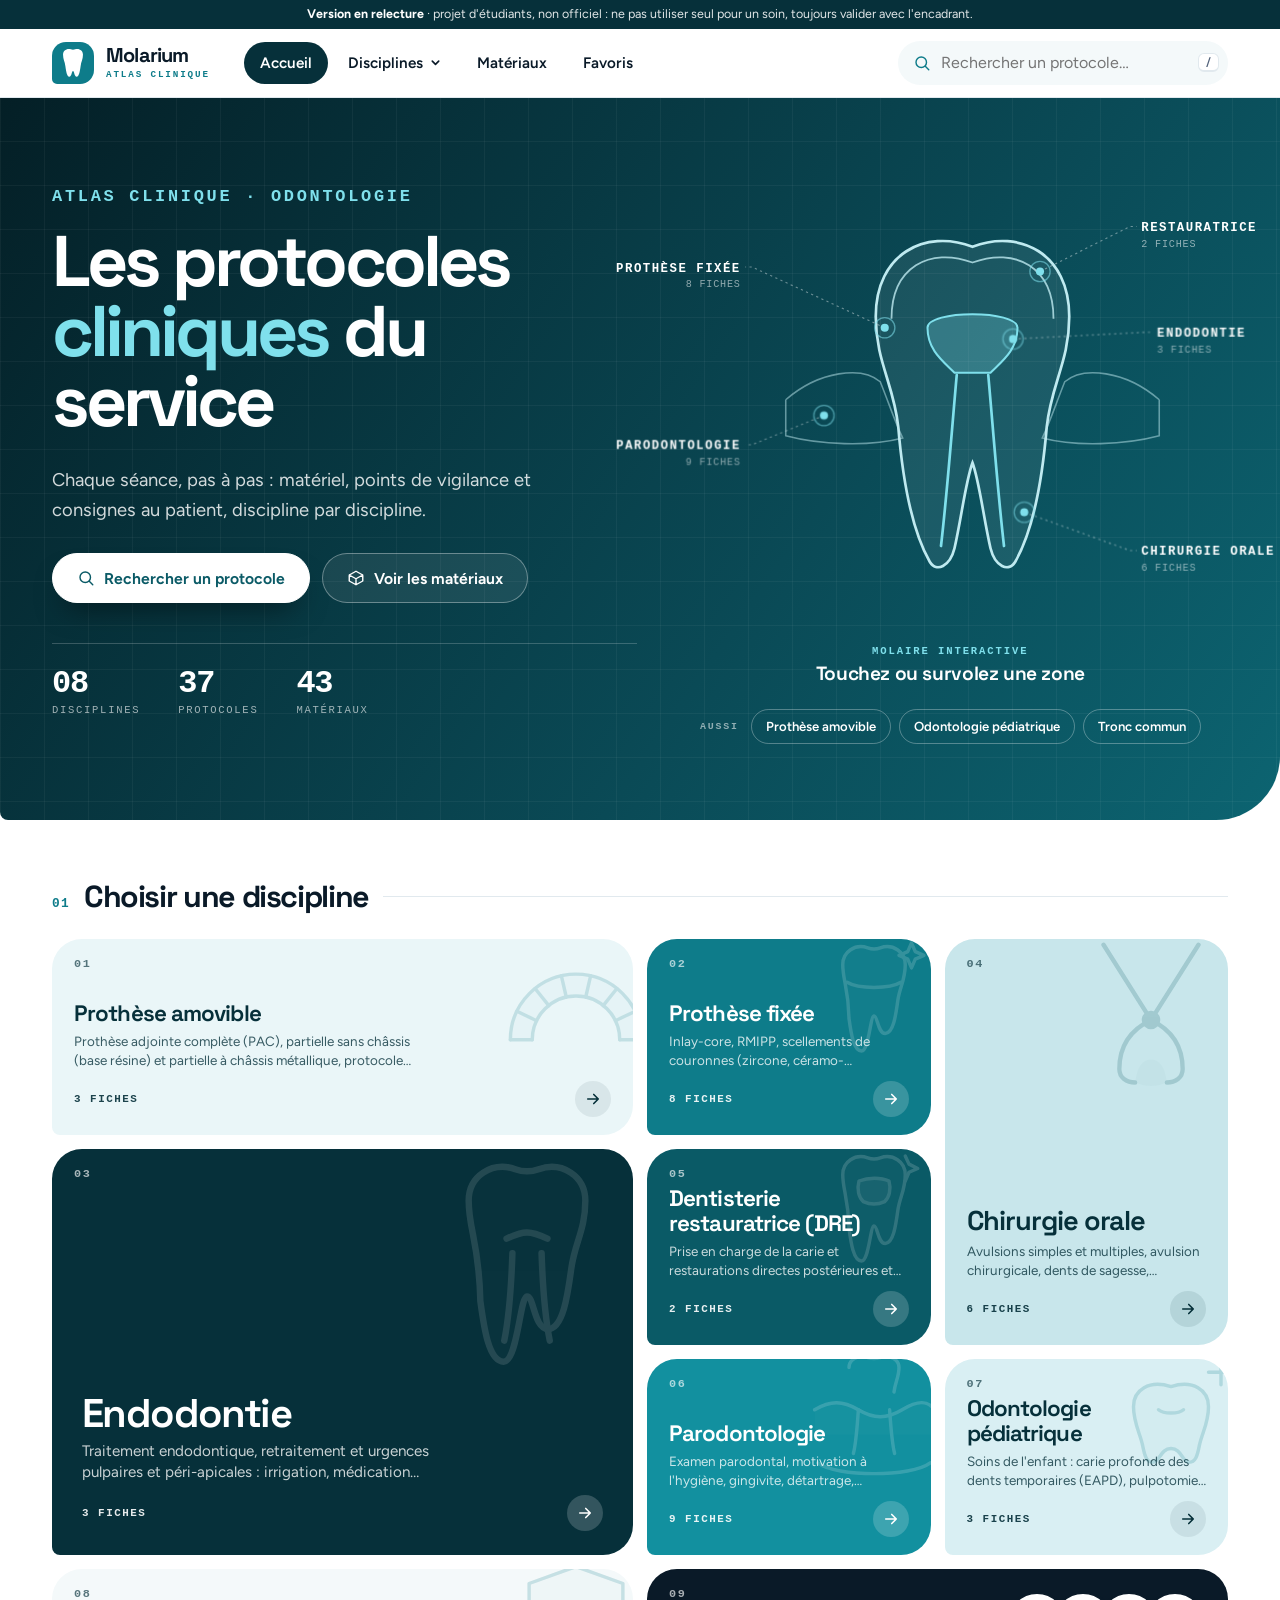
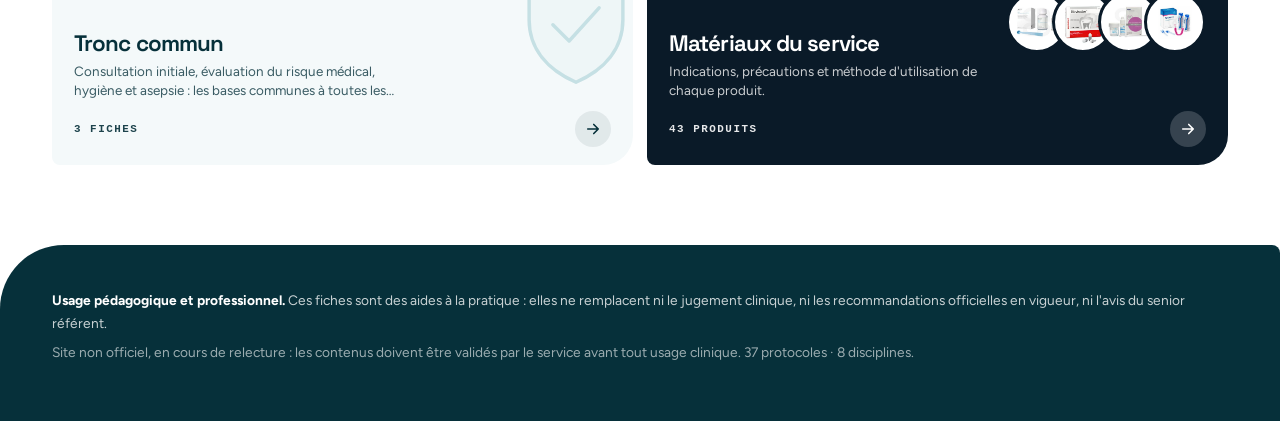
==== commit 0564e5b6: "Mise à jour du site Molarium Co-Authored-By: Claude Sonnet 5.5 <noreply@anthropic.com> Claude-Sessio" ====
--- a/index.html
+++ b/index.html
@@ -14,9 +14,7 @@
   <link rel="preload" href="css/fonts/figtree-latin-wght-normal.woff2" as="font" type="font/woff2" crossorigin>
   <link rel="preload" href="css/fonts/space-grotesk-latin-wght-normal.woff2" as="font" type="font/woff2" crossorigin>
   <link rel="stylesheet" href="css/style.css">
-  <link rel="stylesheet" href="css/v3.css">
-  <link rel="stylesheet" href="css/v4.css">
-  <link rel="stylesheet" href="css/v5.css">
+  <link rel="stylesheet" href="css/v6.css">
 </head>
 <body>
   <a class="skip" href="#main">Aller au contenu</a>
@@ -25,19 +23,27 @@
   <header class="topbar">
     <div class="topbar-in">
       <button class="icon-btn only-narrow" id="menuBtn" type="button" aria-label="Ouvrir le menu des disciplines" aria-controls="sidebar" aria-expanded="false"></button>
-      <a class="brand" href="#/" aria-label="Accueil">
+      <a class="brand" href="#/" aria-label="Molarium, accueil">
         <span class="brand-mark" id="brandMark" aria-hidden="true"></span>
-        <span class="brand-txt"><strong>Molarium</strong><small>Protocoles d'odontologie · en relecture</small></span>
+        <span class="brand-txt"><strong>Molarium</strong><small>Atlas clinique</small></span>
       </a>
+      <nav class="mainnav" id="mainnav" aria-label="Navigation principale">
+        <a href="#/" data-nav="home">Accueil</a>
+        <div class="nav-item" id="navDisc">
+          <button type="button" id="discBtn" aria-expanded="false" aria-controls="mega" aria-haspopup="true" data-nav="disc">Disciplines<svg viewBox="0 0 12 12" width="11" height="11" fill="none" stroke="currentColor" stroke-width="1.8" stroke-linecap="round" stroke-linejoin="round" aria-hidden="true"><path d="M2.5 4.5L6 8l3.5-3.5"/></svg></button>
+          <div class="mega" id="mega" hidden></div>
+        </div>
+        <a href="#/materiaux" data-nav="materiaux">Matériaux</a>
+        <a href="#/favoris" data-nav="favoris">Favoris</a>
+      </nav>
       <div class="search-wrap">
         <form class="search" role="search" id="searchForm" autocomplete="off">
           <span class="search-ico" id="searchIco" aria-hidden="true"></span>
-          <input id="q" type="search" placeholder="Rechercher…" aria-label="Rechercher" aria-autocomplete="list" aria-controls="suggest" enterkeyhint="search">
+          <input id="q" type="search" placeholder="Rechercher un protocole…" aria-label="Rechercher" aria-autocomplete="list" aria-controls="suggest" enterkeyhint="search">
           <kbd class="only-wide" aria-hidden="true">/</kbd>
         </form>
         <div class="suggest" id="suggest" role="listbox" hidden></div>
       </div>
-      <button class="icon-btn" id="textBtn" type="button" aria-label="Taille du texte" title="Taille du texte"></button>
     </div>
   </header>
 
--- a/css/v6.css
+++ b/css/v6.css
@@ -0,0 +1,467 @@
+/* =====================================================================
+   Molarium v6 — « Atlas » (refonte)
+   Signature : coin « molaire » (3 angles arrondis, 1 presque carré), bandeaux
+   pleine largeur bleu-vert profond, numérotation en chasse fixe, pavés
+   asymétriques, listes éditoriales, vitrine produits. Une seule couleur.
+   Se charge après style.css ; remplace les anciennes couches v3-v5.
+   ===================================================================== */
+@font-face{font-family:"Space Grotesk";font-style:normal;font-weight:300 700;font-display:swap;src:url(fonts/space-grotesk-latin-wght-normal.woff2) format("woff2");unicode-range:U+0000-00FF,U+0131,U+0152-0153,U+02BB-02BC,U+02C6,U+02DA,U+02DC,U+2000-206F,U+20AC,U+2122,U+2191,U+2193,U+2212,U+2215,U+FEFF,U+FFFD}
+@font-face{font-family:"JetBrains Mono";font-style:normal;font-weight:100 800;font-display:swap;src:url(fonts/jetbrains-mono-latin-wght-normal.woff2) format("woff2");unicode-range:U+0000-00FF,U+0131,U+0152-0153,U+02BB-02BC,U+02C6,U+02DA,U+02DC,U+2000-206F,U+20AC,U+2122,U+2191,U+2193,U+2212,U+2215,U+FEFF,U+FFFD}
+:root{
+  color-scheme:light;
+  --bg:#fff; --surface:#fff; --surface-2:#f4f9fa; --ink:#0a1a28; --muted:#52627a;
+  --line:#e1e9ee; --line-soft:#edf3f6;
+  --brand:#0e7c8a; --brand-strong:#0a5a66; --brand-deep:#06303a; --brand-soft:#eaf6f8; --brand-mid:#c8e6eb; --brand-line:#c3e2e7; --brand-ink:#fff;
+  --info:var(--brand); --info-bg:#f1f9fa; --info-line:var(--brand-line);
+  --ok:var(--brand-strong); --ok-bg:#eaf6f8;
+  --warn:var(--brand-strong); --warn-bg:#eaf6f8; --warn-line:var(--brand-line);
+  --danger:#b4232b; --danger-bg:#fff0f1; --danger-line:#f3b9bc;
+  --d:var(--brand);
+  --corner:30px 30px 30px 8px;
+  --shadow-1:0 1px 2px rgba(6,48,58,.06),0 14px 30px -14px rgba(6,48,58,.28);
+  --shadow-2:0 2px 6px rgba(6,48,58,.08),0 26px 50px -20px rgba(6,48,58,.4);
+  --radius:20px; --radius-sm:10px;
+  --topbar-h:68px; --tabbar-h:64px;
+  --display:"Space Grotesk","Figtree",system-ui,-apple-system,"Segoe UI",Roboto,sans-serif;
+  --mono:"JetBrains Mono",ui-monospace,SFMono-Regular,Menlo,Consolas,monospace;
+}
+html,body{background:#fff}
+body{color:var(--ink);font-size:1.03rem;line-height:1.65}
+a{color:var(--brand-strong)}
+h1,h2,h3{font-family:var(--display)}
+h1{font-weight:700;letter-spacing:-.045em}
+h2{font-weight:650;letter-spacing:-.03em}
+h3{font-weight:650;letter-spacing:-.02em}
+::selection{background:#cfeaee}
+:focus-visible{outline:3px solid color-mix(in srgb,var(--brand) 70%,#fff);outline-offset:3px}
+.kicker{font:600 .72rem/1.2 var(--mono);letter-spacing:.16em;text-transform:uppercase;color:var(--brand);margin:0 0 14px}
+.wrap{max-width:1240px;margin:0 auto;padding:0 32px}
+main{padding:0}
+.shell{display:block;max-width:none;min-height:0}
+.sidebar{display:none}
+
+/* ---------- annonce + barre du haut ---------- */
+.beta-bar{background:var(--brand-deep);color:rgba(255,255,255,.88);border:0;font-size:.78rem}
+.beta-bar strong{color:#fff}
+.topbar{position:sticky;top:0;z-index:80;background:rgba(255,255,255,.94);backdrop-filter:saturate(180%) blur(16px);-webkit-backdrop-filter:saturate(180%) blur(16px);border:0;box-shadow:0 1px 0 var(--line)}
+.topbar-in{max-width:1240px;height:var(--topbar-h);padding:0 32px;gap:26px}
+.brand{gap:12px}
+.brand-mark{width:42px;height:42px;border-radius:14px 14px 14px 5px;background:var(--brand);box-shadow:none}
+.brand-txt strong{font-family:var(--display);font-weight:700;font-size:1.25rem;letter-spacing:-.04em;line-height:1}
+.brand-txt small{font:600 .58rem var(--mono);letter-spacing:.2em;text-transform:uppercase;color:var(--brand);margin-top:4px}
+.mainnav{display:flex;align-items:center;gap:4px;margin-left:8px}
+.mainnav>a,.nav-item>button{display:inline-flex;align-items:center;gap:7px;height:42px;padding:0 16px;border:0;background:none;border-radius:999px;font:600 .95rem var(--font);color:var(--ink);text-decoration:none;cursor:pointer;transition:background .15s,color .15s}
+.mainnav>a:hover,.nav-item>button:hover,.nav-item.open>button{background:var(--brand-soft);color:var(--brand-strong)}
+.mainnav .on{background:var(--brand-deep);color:#fff}
+.nav-item>button svg{transition:transform .2s}
+.nav-item.open>button svg{transform:rotate(180deg)}
+.nav-item{position:static}
+.search-wrap{margin-left:auto;flex:0 1 330px;max-width:none;transition:flex-basis .25s}
+.search-wrap:focus-within{flex-basis:420px}
+.search{height:44px;background:var(--surface-2);border:1px solid transparent;border-radius:999px}
+.search:focus-within{background:#fff;border-color:var(--brand);box-shadow:0 0 0 4px rgba(14,124,138,.14)}
+.search-ico{color:var(--brand)}
+.suggest{border:0;border-radius:22px 22px 22px 8px;box-shadow:var(--shadow-2)}
+.suggest a{border-bottom:1px solid var(--line-soft)}
+.icon-btn{border:0;background:var(--surface-2);border-radius:14px 14px 14px 5px}
+.icon-btn:hover{background:var(--brand-soft)}
+.mega{position:absolute;left:0;right:0;top:100%;background:#fff;border-top:3px solid var(--brand);box-shadow:0 40px 60px -30px rgba(6,48,58,.45);padding:30px 0 34px;animation:megain .18s ease}
+.mega[hidden]{display:none}
+@keyframes megain{from{opacity:0;transform:translateY(-6px)}}
+.mega-grid{max-width:1240px;margin:0 auto;padding:0 32px;display:grid;grid-template-columns:repeat(4,minmax(0,1fr));gap:30px 36px}
+.mega-head{display:flex;align-items:center;gap:12px;text-decoration:none;color:var(--ink);font:650 1.05rem var(--display);letter-spacing:-.02em;margin-bottom:8px}
+.mega-head>span{display:flex;flex-direction:column;line-height:1.15}
+.mega-head i{font:600 .62rem var(--mono);letter-spacing:.14em;color:var(--brand);font-style:normal}
+.mega-ico{width:42px;height:42px;flex:none;color:var(--brand);background:var(--brand-soft);border-radius:14px 14px 14px 5px;padding:6px}
+.mega-head:hover{color:var(--brand)}
+.mega-col ul{list-style:none;margin:0;padding:0 0 0 54px}
+.mega-col li a{display:block;padding:3px 0;font-size:.88rem;color:var(--muted);text-decoration:none;line-height:1.35}
+.mega-col li a:hover{color:var(--brand-strong);transform:translateX(3px)}
+.mega-col li a{transition:transform .15s,color .15s}
+
+/* ---------- bandeaux pleine largeur ---------- */
+.band,.hero{position:relative;overflow:hidden;color:#fff;background:
+   linear-gradient(rgba(255,255,255,.045) 1px,transparent 1px) 0 0/44px 44px,
+   linear-gradient(90deg,rgba(255,255,255,.045) 1px,transparent 1px) 0 0/44px 44px,
+   linear-gradient(125deg,#041f26 0%,#0a4a56 62%,#0e7c8a 135%);
+  border-radius:0 0 64px 8px}
+.band{padding:34px 0 52px;margin-bottom:46px}
+.band .wrap{position:relative;z-index:1}
+.band .crumbs{color:rgba(255,255,255,.7);margin-bottom:22px;font:500 .74rem var(--mono);letter-spacing:.06em}
+.band .crumbs a{color:rgba(255,255,255,.85)}
+.band .crumbs a:hover{color:#fff}
+.band .kicker{color:#7fe0ec}
+.band h1{color:#fff;font-size:clamp(2.2rem,5.4vw,4rem);line-height:1;max-width:18ch;margin:0}
+.band-art{position:absolute;right:max(24px,calc(50% - 600px));top:50%;transform:translateY(-50%);width:300px;height:300px;color:#fff;opacity:.09;pointer-events:none;z-index:0}
+.band-art svg{width:100%;height:100%;stroke-width:.9}
+.band-sub{color:rgba(255,255,255,.82);max-width:62ch;margin:18px 0 0;font-size:1.04rem}
+.band .mat-search{display:block;width:100%;max-width:540px;height:54px;margin-top:24px;padding:0 24px;border:0;border-radius:999px;font:inherit;font-size:1rem;background:#fff;color:var(--ink);box-shadow:0 14px 30px -14px rgba(0,0,0,.5)}
+.band .mat-search:focus{outline:3px solid #7fe0ec}
+.band-slim{padding-bottom:42px}
+.band .chip{background:rgba(255,255,255,.12);border:1px solid rgba(255,255,255,.28);color:#fff;border-radius:999px;font-weight:600}
+.band .chip.draft{background:rgba(127,224,236,.18);border-color:rgba(127,224,236,.5);color:#d6f6fa}
+.band .page-head{position:relative;background:none;border:0;border-radius:0;box-shadow:none;padding:0;overflow:visible;margin:0}
+.band .page-head::before,.band .page-head::after{display:none}
+.band .page-head h1{margin:0 0 16px}
+.band .chips{margin:0}
+.band .actions{margin-top:26px;padding:0;border:0;gap:10px}
+.band .btn{background:rgba(255,255,255,.1);border:1px solid rgba(255,255,255,.3);color:#fff;border-radius:999px;box-shadow:none}
+.band .btn:hover{background:rgba(255,255,255,.22);border-color:#fff;color:#fff}
+.band .btn.primary{background:#fff;border-color:#fff;color:var(--brand-strong);font-weight:700}
+.band .btn.primary:hover{background:#d6f6fa;color:var(--brand-deep)}
+.band .btn.on,.band .btn.fav-on.on{background:#fff;color:var(--brand-strong)}
+
+/* ---------- accueil : en-tête + molaire interactive ---------- */
+.hero{padding:62px 0 76px;margin-bottom:0;box-shadow:none}
+.hero::before,.hero::after{display:none}
+.hero-in{display:grid;grid-template-columns:minmax(0,1fr) minmax(320px,.95fr);gap:36px;align-items:center}
+.hero-copy .kicker{color:#7fe0ec}
+.hero h1{font-size:clamp(2.6rem,5.6vw,4.7rem);line-height:.97;letter-spacing:-.055em;color:#fff;max-width:11ch;margin:0 0 .4em}
+.hero h1 .hl{color:#7fe0ec}
+.hero .lead{color:rgba(255,255,255,.82);font-size:1.15rem;max-width:42ch;margin:0 0 28px}
+.hero-cta{display:flex;flex-wrap:wrap;gap:12px;margin:0}
+.hero-btn{display:inline-flex;align-items:center;gap:9px;min-height:50px;padding:10px 24px;border-radius:999px;border:1px solid rgba(255,255,255,.35);background:rgba(255,255,255,.08);color:#fff;font:650 .98rem var(--font);text-decoration:none;cursor:pointer;transition:background .2s,transform .2s}
+.hero-btn:hover{background:rgba(255,255,255,.2);color:#fff}
+.hero-btn.main{background:#fff;border-color:#fff;color:var(--brand-strong);box-shadow:0 16px 30px -14px rgba(0,0,0,.6)}
+.hero-btn.main:hover{background:#d6f6fa;transform:translateY(-2px)}
+.hero-meta{display:flex;flex-wrap:wrap;gap:12px 38px;margin-top:40px;padding-top:24px;border-top:1px solid rgba(255,255,255,.2)}
+.hero-meta>*{display:flex;flex-direction:column;gap:5px;color:#fff;text-decoration:none}
+.hero-meta b{font:700 2rem/1 var(--mono);letter-spacing:-.04em}
+.hero-meta span{font:500 .66rem/1 var(--mono);letter-spacing:.16em;text-transform:uppercase;color:rgba(255,255,255,.62)}
+.hero-meta a:hover b{color:#7fe0ec}
+.molar{margin:0;min-width:0;text-align:center}
+.molar-svg{display:block;width:100%;max-width:540px;margin:0 auto;height:auto;overflow:visible}
+.m-base{fill:rgba(255,255,255,.07);stroke:#bfeaf0;stroke-width:2.4}
+.m-enamel-line{fill:none;stroke:#bfeaf0;stroke-width:1.6;opacity:.8}
+.m-pulp-line{fill:rgba(127,224,236,.25);stroke:#7fe0ec;stroke-width:1.8}
+.m-canal-line{fill:none;stroke:#7fe0ec;stroke-width:2.4;stroke-linecap:round}
+.m-gum-line{fill:none;stroke:rgba(191,234,240,.5);stroke-width:1.4}
+.m-base,.m-enamel-line,.m-pulp-line,.m-canal-line,.m-gum-line{stroke-dasharray:1500;stroke-dashoffset:1500;animation:m-draw 2.2s cubic-bezier(.45,0,.2,1) .1s forwards}
+.m-enamel-line{animation-delay:.4s}.m-gum-line{animation-delay:.7s}.m-pulp-line{animation-delay:.9s}.m-canal-line{animation-delay:1.2s}
+@keyframes m-draw{to{stroke-dashoffset:0}}
+.m-zone{cursor:pointer;outline:none;opacity:0;animation:m-in .6s ease forwards;transition:opacity .2s}
+.m-zone:nth-of-type(1){animation-delay:1.6s}.m-zone:nth-of-type(2){animation-delay:1.75s}.m-zone:nth-of-type(3){animation-delay:1.9s}.m-zone:nth-of-type(4){animation-delay:2.05s}.m-zone:nth-of-type(5){animation-delay:2.2s}
+@keyframes m-in{to{opacity:1}}
+.m-fill path{fill:rgba(255,255,255,.001);stroke:none;transition:fill .2s}
+.m-zone:hover .m-fill path,.m-zone:focus .m-fill path{fill:rgba(127,224,236,.3)}
+.m-zone:hover .m-fill path[fill=none],.m-zone:focus .m-fill path[fill=none]{fill:none;stroke:#7fe0ec;stroke-width:6;stroke-linecap:round}
+.m-lead{fill:none;stroke:rgba(255,255,255,.4);stroke-width:1;stroke-dasharray:2 3}
+.m-dot{fill:#7fe0ec}
+.m-ring{fill:none;stroke:#7fe0ec;stroke-width:1.2;opacity:.55;transform-box:fill-box;transform-origin:center;animation:m-pulse 2.6s ease-in-out infinite}
+@keyframes m-pulse{50%{transform:scale(1.5);opacity:.15}}
+.m-lab{font:700 11px var(--mono);letter-spacing:.12em;text-transform:uppercase;fill:#fff;transition:fill .2s}
+.m-sub{font:500 9px var(--mono);letter-spacing:.08em;fill:rgba(255,255,255,.55);text-transform:uppercase}
+.m-zone:hover .m-lab,.m-zone:focus .m-lab{fill:#7fe0ec}
+.m-zone:hover .m-lead,.m-zone:focus .m-lead{stroke:#7fe0ec;stroke-dasharray:none}
+.molar-svg:has(.m-zone:hover) .m-zone:not(:hover),.molar-svg:has(.m-zone:focus) .m-zone:not(:focus){opacity:.35}
+.molar-cap{display:flex;flex-direction:column;align-items:center;gap:4px;margin-top:2px;min-height:54px}
+.mc-k{font:600 .66rem var(--mono);letter-spacing:.18em;text-transform:uppercase;color:#7fe0ec}
+.mc-t{font:650 1.2rem var(--display);letter-spacing:-.02em;color:#fff;text-decoration:none}
+.mc-t:hover{color:#7fe0ec}
+.molar-more{display:flex;flex-wrap:wrap;gap:8px;justify-content:center;align-items:center;margin-top:10px}
+.molar-more span{font:600 .62rem var(--mono);letter-spacing:.18em;text-transform:uppercase;color:rgba(255,255,255,.55);margin-right:4px}
+.molar-more a{padding:6px 14px;border:1px solid rgba(255,255,255,.3);border-radius:999px;color:#fff;font-size:.82rem;font-weight:600;text-decoration:none;transition:background .2s}
+.molar-more a:hover{background:rgba(255,255,255,.2)}
+@media (prefers-reduced-motion:reduce){.m-base,.m-enamel-line,.m-pulp-line,.m-canal-line,.m-gum-line{stroke-dasharray:none;stroke-dashoffset:0;animation:none}.m-zone{opacity:1;animation:none}.m-ring{animation:none}}
+
+/* ---------- titres de section ---------- */
+.home-body{padding-top:58px}
+.section-title{display:flex;align-items:baseline;gap:14px;margin:0 0 24px}
+.section-title+.rail,.section-title+.bento{margin-top:0}
+.sec-k{font:700 .8rem var(--mono);color:var(--brand);letter-spacing:.1em;text-transform:uppercase}
+.section-title h2{font-size:1.9rem;font-weight:700;letter-spacing:-.045em;margin:0}
+.section-title::after{content:"";flex:1;height:1px;background:var(--line);align-self:center;order:1}
+.section-title a{order:2;font-weight:650;white-space:nowrap}
+.rail{margin-bottom:56px}
+
+/* ---------- pavés asymétriques : disciplines ---------- */
+.bento{display:grid;grid-template-columns:repeat(4,minmax(0,1fr));grid-auto-rows:196px;grid-auto-flow:dense;gap:14px}
+.tile{position:relative;isolation:isolate;display:flex;flex-direction:column;justify-content:flex-end;overflow:hidden;padding:22px 22px 18px;border-radius:var(--corner);color:#fff;text-decoration:none;background:var(--brand);transition:transform .3s cubic-bezier(.2,.8,.2,1),box-shadow .3s}
+.tile:hover{transform:translateY(-5px);box-shadow:var(--shadow-2);color:#fff}
+.tile h3{font-size:1.4rem;line-height:1.08;letter-spacing:-.04em;margin:0 0 6px;color:inherit;max-width:16ch}
+.tile-sub{margin:0 0 12px;font-size:.84rem;line-height:1.4;opacity:.78;display:-webkit-box;-webkit-line-clamp:2;-webkit-box-orient:vertical;overflow:hidden;max-width:38ch}
+.tile-idx{position:absolute;left:22px;top:18px;font:700 .74rem var(--mono);letter-spacing:.14em;opacity:.65}
+.tile-ico{position:absolute;right:-18px;top:-18px;width:150px;height:150px;opacity:.16;transition:transform .5s cubic-bezier(.2,.8,.2,1);z-index:-1}
+.tile-ico svg{width:100%;height:100%;stroke-width:1.1}
+.tile:hover .tile-ico{transform:rotate(-8deg) scale(1.14)}
+.tile-go{display:flex;align-items:center;justify-content:space-between;gap:10px}
+.tile-go b{font:600 .68rem var(--mono);letter-spacing:.14em;text-transform:uppercase;opacity:.9}
+.tile-go i{display:grid;place-items:center;width:36px;height:36px;border-radius:50%;background:rgba(255,255,255,.18);transition:transform .3s,background .2s;font-style:normal}
+.tile:hover .tile-go i{transform:translateX(5px);background:#fff;color:var(--brand-deep)}
+.tile-endodontie{grid-column:span 2;grid-row:span 2;background:var(--brand-deep);padding:30px 30px 24px}
+.tile-endodontie h3{font-size:2.5rem;max-width:11ch}
+.tile-endodontie .tile-sub{font-size:.95rem}
+.tile-endodontie .tile-ico{width:280px;height:280px;right:-34px;top:-30px;opacity:.12}
+.tile-prothese-fixee{background:var(--brand)}
+.tile-chirurgie{grid-row:span 2;background:var(--brand-mid);color:var(--brand-deep)}
+.tile-chirurgie:hover{color:var(--brand-deep)}
+.tile-chirurgie h3{font-size:1.7rem}
+.tile-chirurgie .tile-ico{width:190px;height:190px;opacity:.2;color:var(--brand-strong)}
+.tile-chirurgie .tile-go i{background:rgba(6,48,58,.1)}
+.tile-dre{background:var(--brand-strong)}
+.tile-prothese-amovible{grid-column:span 2;background:var(--brand-soft);color:var(--brand-deep)}
+.tile-prothese-amovible:hover{color:var(--brand-deep)}
+.tile-prothese-amovible .tile-ico{color:var(--brand);opacity:.18}
+.tile-prothese-amovible .tile-go i,.tile-pedodontie .tile-go i,.tile-tronc-commun .tile-go i{background:rgba(6,48,58,.08)}
+.tile-parodontologie{background:#12909f}
+.tile-pedodontie{background:#d9eff3;color:var(--brand-deep)}
+.tile-pedodontie:hover{color:var(--brand-deep)}
+.tile-pedodontie .tile-ico,.tile-tronc-commun .tile-ico{color:var(--brand);opacity:.2}
+.tile-tronc-commun{grid-column:span 2;background:var(--surface-2);color:var(--brand-deep)}
+.tile-tronc-commun:hover{color:var(--brand-deep)}
+.tile-materiaux{grid-column:span 2;background:#0a1a28}
+.tile-materiaux .tile-ico{opacity:.1}
+.tile-thumbs{position:absolute;right:22px;top:22px;display:flex}
+.tile-thumbs img{width:62px;height:62px;border-radius:50%;object-fit:contain;background:#fff;padding:5px;border:3px solid #0a1a28;margin-left:-16px;transition:transform .3s}
+.tile:hover .tile-thumbs img:nth-child(odd){transform:translateY(-5px)}
+.tile:hover .tile-thumbs img:nth-child(even){transform:translateY(5px)}
+.tile-sub:empty{display:none}
+
+/* ---------- listes éditoriales (fiches) ---------- */
+.plist{display:block;counter-reset:row;border-top:2px solid var(--ink);margin:0 0 20px}
+.pcard{position:relative;display:grid;grid-template-columns:72px minmax(0,1fr) 44px;column-gap:18px;align-items:start;padding:26px 10px 24px;background:none;border:0;border-bottom:1px solid var(--line);border-radius:0;box-shadow:none;color:var(--ink);text-decoration:none;transition:background .25s,padding .25s}
+.pcard::before{counter-increment:row;content:counter(row,decimal-leading-zero);grid-row:1/5;font:700 1.9rem/1 var(--mono);letter-spacing:-.04em;color:var(--brand-mid);transition:color .2s;position:static;width:auto;height:auto;background:none}
+.pcard::after{display:none}
+.pcard>*{grid-column:2}
+.pcard h3{margin:0 0 6px;font-size:1.5rem;letter-spacing:-.04em;padding-right:40px}
+.pcard p{margin:0 0 12px;color:var(--muted);font-size:.97rem;max-width:78ch;display:-webkit-box;-webkit-line-clamp:2;-webkit-box-orient:vertical;overflow:hidden}
+.pcard .disc{font:600 .66rem var(--mono);letter-spacing:.16em;text-transform:uppercase;color:var(--brand);margin-bottom:6px}
+.pcard .go{grid-column:3;grid-row:1/5;align-self:center;justify-self:end;display:grid;place-items:center;width:44px;height:44px;border-radius:50%;background:var(--brand-soft);color:var(--brand);font-size:0;gap:0;margin:0;transition:transform .25s,background .2s,color .2s}
+.pcard .go svg{width:18px;height:18px}
+.pcard:hover{background:linear-gradient(90deg,var(--brand-soft),rgba(234,246,248,0) 85%);padding-left:22px}
+.pcard:hover::before{color:var(--brand)}
+.pcard:hover h3{color:var(--brand-strong)}
+.pcard:hover .go{background:var(--brand);color:#fff;transform:translateX(4px)}
+.pcard .fav{position:absolute;right:66px;top:22px}
+.chips{display:flex;flex-wrap:wrap;gap:8px}
+.chip{border-radius:999px;border:0;background:var(--surface-2);color:var(--muted);font-weight:600;padding:3px 12px;font-size:.8rem}
+.chip.draft,.chip.valid,.chip.src{background:var(--brand-soft);color:var(--brand-strong)}
+.rail .pcard{display:flex;flex-direction:column;flex:0 0 min(300px,80vw);padding:22px 22px 18px;border-radius:var(--corner);background:var(--surface-2);box-shadow:none}
+.rail .pcard>*{grid-column:auto}
+.rail .pcard::before{display:none}
+.rail .pcard h3{font-size:1.18rem;padding-right:30px}
+.rail .pcard:hover{background:var(--brand-soft);padding-left:22px;transform:translateY(-3px)}
+.rail .pcard .go{display:none}
+.rail .pcard .fav{right:12px;top:12px}
+
+/* ---------- fiche : en-tête, sommaire, chapitres ---------- */
+.band-fiche{padding-bottom:46px}
+.toc-bar{position:sticky;top:var(--topbar-h);z-index:50;margin:-6px 0 22px;padding:10px 0;height:auto;background:rgba(255,255,255,.95);backdrop-filter:blur(12px);-webkit-backdrop-filter:blur(12px);border:0;box-shadow:0 1px 0 var(--line)}
+.toc-bar a{border:0;background:var(--surface-2);color:var(--ink);font-weight:600;border-radius:999px}
+.toc-bar a.on{background:var(--brand-deep);color:#fff;box-shadow:none}
+.toc-side{border:0;background:none;padding:6px 0 0;box-shadow:none;border-radius:0}
+.toc-side strong{font:600 .66rem var(--mono);letter-spacing:.18em;text-transform:uppercase;color:var(--brand)}
+.toc-side a{border-left:2px solid var(--line);border-radius:0;color:var(--muted)}
+.toc-side a:hover{border-left-color:var(--brand);color:var(--ink)}
+.toc-side a.on{border-left:2px solid var(--brand);background:none!important;color:var(--brand-strong);font-weight:700}
+.pwrap{counter-reset:chap;gap:48px}
+.acc{background:none;border:0;border-top:2px solid var(--ink);border-radius:0;box-shadow:none;margin:0 0 4px;overflow:visible}
+.acc>summary{display:flex;align-items:center;gap:18px;padding:22px 2px;background:none;border:0}
+.acc>summary:hover{background:none}
+.pwrap .acc{counter-increment:chap}
+.pwrap .acc>summary::before{content:counter(chap,decimal-leading-zero);font:700 .85rem var(--mono);letter-spacing:.08em;color:var(--brand);min-width:30px}
+.pwrap .acc-ico{display:none}
+.acc>summary h2{font-size:1.65rem;letter-spacing:-.045em;flex:1;margin:0}
+.acc[open]>summary h2{color:var(--brand-strong)}
+.acc>summary .chev{display:grid;place-items:center;width:38px;height:38px;border-radius:50%;background:var(--surface-2);color:var(--ink);transition:background .2s,color .2s,transform .25s}
+.acc>summary:hover .chev{background:var(--brand);color:#fff}
+.acc[open]>summary .chev{background:var(--brand-deep);color:#fff}
+.acc>summary .cnt{background:var(--brand-deep);color:#fff;border:0;font:700 .72rem var(--mono)}
+.acc-body{padding:2px 2px 34px 48px}
+.acc.alert,.acc.sec-danger{border-top-color:var(--danger)}
+.acc.alert>summary::before,.acc.sec-danger>summary::before{color:var(--danger)}
+.acc.alert[open]>summary h2,.acc.sec-danger[open]>summary h2{color:var(--danger)}
+.acc.sec-blue,.acc.sec-ok,.acc.sec-warn,.acc.sec-grey,.acc.sec-danger,.acc.alert,.acc.main-acc,.acc.todo-acc{border-left:0;border-right:0;border-bottom:0;border-radius:0;box-shadow:none;background:none}
+.acc.main-acc{border-top:4px solid var(--brand)}
+.acc.main-acc>summary{background:var(--brand-soft)}
+.acc.main-acc[open]{background:none}
+.acc.main-acc .acc-body{padding-left:0}
+.progress-wrap{background:#fff}
+.progress{border:0;background:var(--surface-2);border-radius:999px;font:600 .8rem var(--mono);color:var(--muted)}
+.progress .bar{height:8px;background:#dbe8ec;border-radius:99px}
+.progress .bar i{background:var(--brand);border-radius:99px}
+.steps{display:block}
+.step{position:relative;display:block;padding:0}
+.step::before,.step::after{display:none}
+.step-n{position:absolute;left:0;top:14px;width:72px;height:72px;border:0;background:none;border-radius:0;color:var(--brand-mid);font:700 2.9rem/1 var(--mono);letter-spacing:-.06em;box-shadow:none;display:block;text-align:left;padding:0;transition:color .2s,transform .2s}
+.step-n:hover{color:var(--brand);transform:none;box-shadow:none}
+.step.done .step-n{background:none;color:var(--brand);border:0;box-shadow:none}
+.step.done .step-n::before{content:"✓";font-size:2.4rem}
+.step-body{margin-left:84px;border:0;border-top:1px solid var(--line);border-radius:0;background:none;box-shadow:none;padding:16px 0 26px}
+.step:first-child .step-body{border-top:0}
+.step:hover .step-body{box-shadow:none}
+.step.done .step-body{background:none}
+.step.done h3{color:var(--muted)}
+.step-head{padding-left:0;min-height:0}
+.eyebrow{background:var(--brand-soft);color:var(--brand-strong);border-radius:999px;font:600 .66rem var(--mono);letter-spacing:.14em;padding:3px 12px}
+.step h3{font-size:1.45rem;letter-spacing:-.04em}
+.step-body li::marker{color:var(--brand)}
+.mat{background:var(--brand-soft);border:0;border-radius:18px 18px 18px 5px}
+.mat .lbl{color:var(--brand-strong);font:700 .66rem var(--mono);letter-spacing:.14em;text-transform:uppercase}
+.mat .m{background:#fff;border:0;border-radius:999px}
+.valid{background:var(--brand-soft);border:0;border-left:4px solid var(--brand);border-radius:0 14px 14px 0;color:var(--brand-deep)}
+.tip{background:var(--surface-2);border:0;border-left:4px solid var(--brand-mid);border-radius:0 14px 14px 0}
+.btn{border-radius:999px;border:1px solid var(--line);background:#fff;font-weight:600}
+.btn:hover{border-color:var(--brand);background:var(--brand-soft);color:var(--brand-strong)}
+.btn.primary{background:var(--brand);border-color:var(--brand);color:#fff}
+.btn.primary:hover{background:var(--brand-strong);color:#fff}
+.crumbs{display:flex;flex-wrap:wrap;align-items:center;gap:8px;font-size:.8rem}
+.crumbs a,.crumbs span{display:inline;padding:0;min-height:0;line-height:1.4}
+.rtable-wrap{border:0;border-radius:18px 18px 18px 5px;overflow:auto;background:var(--surface-2)}
+.rtable th{background:var(--brand-soft);font-family:var(--mono);font-size:.74rem;letter-spacing:.08em;text-transform:uppercase}
+.rtable,.rtable th,.rtable td{border-color:var(--line-soft)}
+.sheet{border-radius:34px 34px 34px 8px;box-shadow:0 30px 80px rgba(6,48,58,.4)}
+
+/* ---------- matériaux : vitrine produits ---------- */
+.band-mat .band-art{opacity:.1}
+.mat-grid{display:grid;grid-template-columns:repeat(auto-fill,minmax(212px,1fr));gap:26px 18px;margin-bottom:46px;align-items:start}
+.mat-grid[hidden]{display:none}
+.mat-acc,.mat-acc[open]{counter-increment:none}
+.mat-acc{border:0;border-top:0;background:none;margin:0;overflow:visible}
+.mat-acc>summary{position:relative;display:flex;flex-direction:column;align-items:stretch;gap:12px;padding:0;background:none;cursor:pointer}
+.mat-acc>summary::before{display:none}
+.mat-acc .acc-ico{display:grid;place-items:center;width:100%;height:auto;aspect-ratio:1/1;border-radius:var(--corner);background:var(--surface-2);border:0;overflow:hidden;color:var(--brand);transition:background .25s,transform .35s cubic-bezier(.2,.8,.2,1)}
+.mat-acc .acc-ico svg{width:40%;height:40%}
+.mat-acc .acc-ico img{width:78%;height:78%;object-fit:contain;mix-blend-mode:multiply;padding:0;transition:transform .35s cubic-bezier(.2,.8,.2,1)}
+.mat-acc>summary:hover .acc-ico{background:var(--brand-soft);transform:translateY(-4px)}
+.mat-acc>summary:hover .acc-ico img{transform:scale(1.06)}
+.mat-acc>summary h2{font-size:1.02rem;line-height:1.22;font-weight:650;letter-spacing:-.025em;margin:0;flex:none;color:var(--ink)}
+.mtype-s{font:500 .64rem/1.4 var(--mono);letter-spacing:.08em;text-transform:uppercase;color:var(--muted);display:-webkit-box;-webkit-line-clamp:2;-webkit-box-orient:vertical;overflow:hidden}
+.mat-acc>summary .chev{position:absolute;right:10px;top:10px;width:32px;height:32px;background:#fff;color:var(--brand);box-shadow:var(--shadow-1)}
+.mat-acc>summary:hover .chev{background:var(--brand);color:#fff}
+.mat-acc[open]{grid-column:1/-1;background:var(--surface-2);border-radius:34px 34px 34px 8px;padding:26px 28px 30px}
+.mat-acc[open]>summary{flex-direction:row;align-items:center;gap:22px}
+.mat-acc[open] .acc-ico{width:96px;flex:none;border-radius:24px 24px 24px 6px;background:#fff}
+.mat-acc[open]>summary h2{font-size:1.7rem;flex:1}
+.mat-acc[open] .mtype-s{display:none}
+.mat-acc[open]>summary .chev{position:static;background:var(--brand-deep);color:#fff;box-shadow:none}
+.mat-acc .acc-body{padding:20px 0 0}
+.mtype{margin:0 0 14px;color:var(--muted)}
+.mblk{border:0;border-radius:20px 20px 20px 5px;padding:12px 18px;margin:12px 0}
+.mblk h3{font:700 .66rem var(--mono);letter-spacing:.16em}
+.m-ind{background:var(--brand-soft)}
+.m-ci{background:var(--danger-bg)}
+.m-ci h3{color:var(--danger)}
+.m-met{background:#fff}
+.m-ret{background:#e9f0f3}
+.m-ret h3{color:var(--muted)}
+.mc{background:#fff;border:0;border-left:4px solid var(--brand);border-radius:0 16px 16px 0;padding:10px 16px}
+.mc::before{display:none}
+.mfig img{border:0;border-radius:var(--corner);background:#fff;box-shadow:none}
+#mat-choix{border-top:2px solid var(--ink);margin-bottom:38px}
+#mat-choix>summary::before{content:"?";font:700 .85rem var(--mono);color:var(--brand);min-width:30px}
+#mat-choix .acc-ico{display:none}
+
+/* ---------- pied de page ---------- */
+.footer{margin-top:80px;background:var(--brand-deep);color:rgba(255,255,255,.78);border:0;border-radius:64px 8px 0 0}
+.foot-in{max-width:1240px;margin:0 auto;padding:44px 32px 52px}
+.footer strong{color:#fff}
+.footer .muted{color:rgba(255,255,255,.6)}
+
+/* ---------- menu des disciplines (téléphone) ---------- */
+.side-link,.side-disc{border-radius:14px 14px 14px 5px;border-left:0;font-weight:600;padding:11px 12px;color:var(--ink)}
+.side-link:hover,.side-disc:hover{background:var(--surface-2)}
+.side-link.on,.side-disc.on{background:var(--brand-deep);color:#fff;box-shadow:none}
+.side-link.on .badge,.side-disc.on .badge{background:rgba(255,255,255,.18);color:#fff;border-color:transparent}
+.side-ico{width:24px;height:24px;flex:none;color:var(--brand)}
+.side-disc.on .side-ico{color:#7fe0ec}
+.side-title{font-family:var(--mono);letter-spacing:.18em;color:var(--brand)}
+.side-sub{border-left:1px solid var(--line)}
+.side-sub a.on{background:var(--brand-soft);color:var(--brand-strong)}
+.badge{background:var(--surface-2);border:1px solid var(--line);font-family:var(--mono)}
+
+/* ---------- tablette et téléphone ---------- */
+@media (max-width:1100px){
+  .mainnav>a,.nav-item>button{padding:0 11px;font-size:.9rem}
+  .hero-in{grid-template-columns:1fr;gap:30px}
+  .molar-svg{max-width:460px}
+  .mega-grid{grid-template-columns:repeat(2,minmax(0,1fr))}
+}
+@media (max-width:1000px){
+  .mainnav{display:none}
+  .topbar-in{padding:0 14px;gap:10px}
+  .search-wrap,.search-wrap:focus-within{flex:1 1 auto;margin-left:0}
+  .sidebar{display:block;background:#fff;align-self:stretch;height:100vh;height:100dvh;max-height:100dvh;overflow-y:auto;-webkit-overflow-scrolling:touch;overscroll-behavior:contain;padding-bottom:calc(28px + env(safe-area-inset-bottom))}
+  .sidebar:not(.open){box-shadow:none}
+  body.menu-open{overflow:hidden}
+  .tabbar{left:12px;right:12px;bottom:calc(10px + env(safe-area-inset-bottom));height:var(--tabbar-h);padding-bottom:0;border:0;border-radius:28px 28px 28px 8px;background:rgba(255,255,255,.94);backdrop-filter:blur(18px);-webkit-backdrop-filter:blur(18px);box-shadow:0 18px 44px -10px rgba(6,48,58,.4)}
+  .tabbar a,.tabbar button{border-radius:20px 20px 20px 6px;margin:6px 3px;font-weight:600}
+  .tabbar .on{color:#fff;background:var(--brand-deep)}
+  .toast{bottom:calc(var(--tabbar-h) + 30px + env(safe-area-inset-bottom))}
+  .footer{padding-bottom:calc(var(--tabbar-h) + 12px)}
+}
+@media (max-width:760px){
+  .wrap{padding:0 18px}
+  .band{padding:24px 0 38px;margin-bottom:30px;border-radius:0 0 40px 6px}
+  .band h1{font-size:clamp(2rem,9.5vw,2.8rem)}
+  .band-art{width:150px;height:150px;right:6px;top:auto;bottom:6px;transform:none}
+  .hero{padding:34px 0 46px;border-radius:0 0 40px 6px}
+  .hero h1{font-size:clamp(2.5rem,12vw,3.4rem);max-width:none}
+  .hero .lead{font-size:1.05rem}
+  .hero-btn{flex:1 1 100%;justify-content:center}
+  .hero-meta{gap:14px 26px;margin-top:30px}
+  .m-lab,.m-sub,.m-lead{display:none}
+  .m-ring{r:13}
+  .home-body{padding-top:40px}
+  .section-title h2{font-size:1.5rem}
+  .bento{grid-template-columns:repeat(2,minmax(0,1fr));grid-auto-rows:168px;gap:10px}
+  .tile{padding:16px 16px 14px;border-radius:26px 26px 26px 6px}
+  .tile h3{font-size:1.1rem}
+  .tile-endodontie,.tile-materiaux,.tile-prothese-amovible,.tile-tronc-commun{grid-column:span 2}
+  .tile-endodontie{grid-row:span 1;padding:20px}
+  .tile-endodontie h3{font-size:1.7rem}
+  .tile-chirurgie{grid-row:span 1}
+  .tile-chirurgie h3{font-size:1.1rem}
+  .tile-endodontie .tile-ico{width:190px;height:190px}
+  .tile-sub{display:none}
+  .tile-endodontie .tile-sub,.tile-materiaux .tile-sub{display:-webkit-box}
+  .tile-thumbs img{width:48px;height:48px;margin-left:-12px}
+  .pcard{grid-template-columns:44px minmax(0,1fr) 38px;column-gap:12px;padding:20px 0 18px}
+  .pcard::before{font-size:1.25rem}
+  .pcard h3{font-size:1.22rem;padding-right:34px}
+  .pcard .go{width:38px;height:38px}
+  .pcard .fav{right:52px;top:16px}
+  .pcard:hover{padding-left:10px}
+  .acc>summary{padding:18px 0;gap:12px}
+  .acc>summary h2{font-size:1.3rem}
+  .acc-body{padding:0 0 28px}
+  .step-n{width:50px;font-size:2.1rem;top:16px}
+  .step-body{margin-left:56px}
+  .step h3{font-size:1.25rem}
+  .mat-grid{grid-template-columns:repeat(2,minmax(0,1fr));gap:20px 12px}
+  .mat-acc[open]{padding:18px 16px 22px;border-radius:28px 28px 28px 6px}
+  .mat-acc[open]>summary h2{font-size:1.25rem}
+  .mat-acc[open] .acc-ico{width:68px}
+  .toc-bar{margin:-4px -18px 16px;padding:8px 18px}
+  .band .mat-search{height:50px}
+  .mega{display:none}
+}
+@media print{
+  .band,.hero{background:#fff!important;color:#000!important;border-radius:0}
+  .band h1,.band .kicker,.band .crumbs,.band .crumbs a{color:#000!important}
+  .band-art,.molar,.tabbar,.mega{display:none!important}
+  .footer{background:#fff;color:#000}
+  .acc>summary .chev{display:none}
+}
+
+/* ---------- détails repris de l'ancienne couche ---------- */
+[hidden]{display:none!important}
+.mblk h3{margin:0 0 4px;font-size:.72rem;text-transform:uppercase}
+.mblk ul{margin:0;padding-left:1.15em}
+.mblk li{margin:.3em 0}
+.msrc{margin:10px 0 0;font-size:.85rem;color:var(--muted)}
+.mchoix{display:grid;gap:10px}
+.mc h3{margin:0 0 3px;font-size:1.02rem}
+.mc p{margin:0}
+.mfig{float:right;margin:0 0 12px 24px;width:200px;text-align:center}
+.mfig img{display:block;width:200px;height:200px;object-fit:contain;background:#fff;border-radius:var(--corner);padding:8px}
+.mfig figcaption{font-size:.68rem;line-height:1.3;color:var(--muted);margin-top:6px}
+.mfig figcaption a{color:inherit}
+.mat-acc .mblk{overflow:hidden}
+.step-body ul{margin:.5em 0 .2em}
+.step-body li{margin:.45em 0}
+@media (max-width:560px){.mfig{float:none;margin:0 auto 12px}}
+
+.mat-acc:not([open]) .acc-body{display:none}
+.mat-acc>summary h2,.mtype-s,.pcard h3,.tile h3{overflow-wrap:anywhere;hyphens:auto;min-width:0}
+.mat-acc{min-width:0}
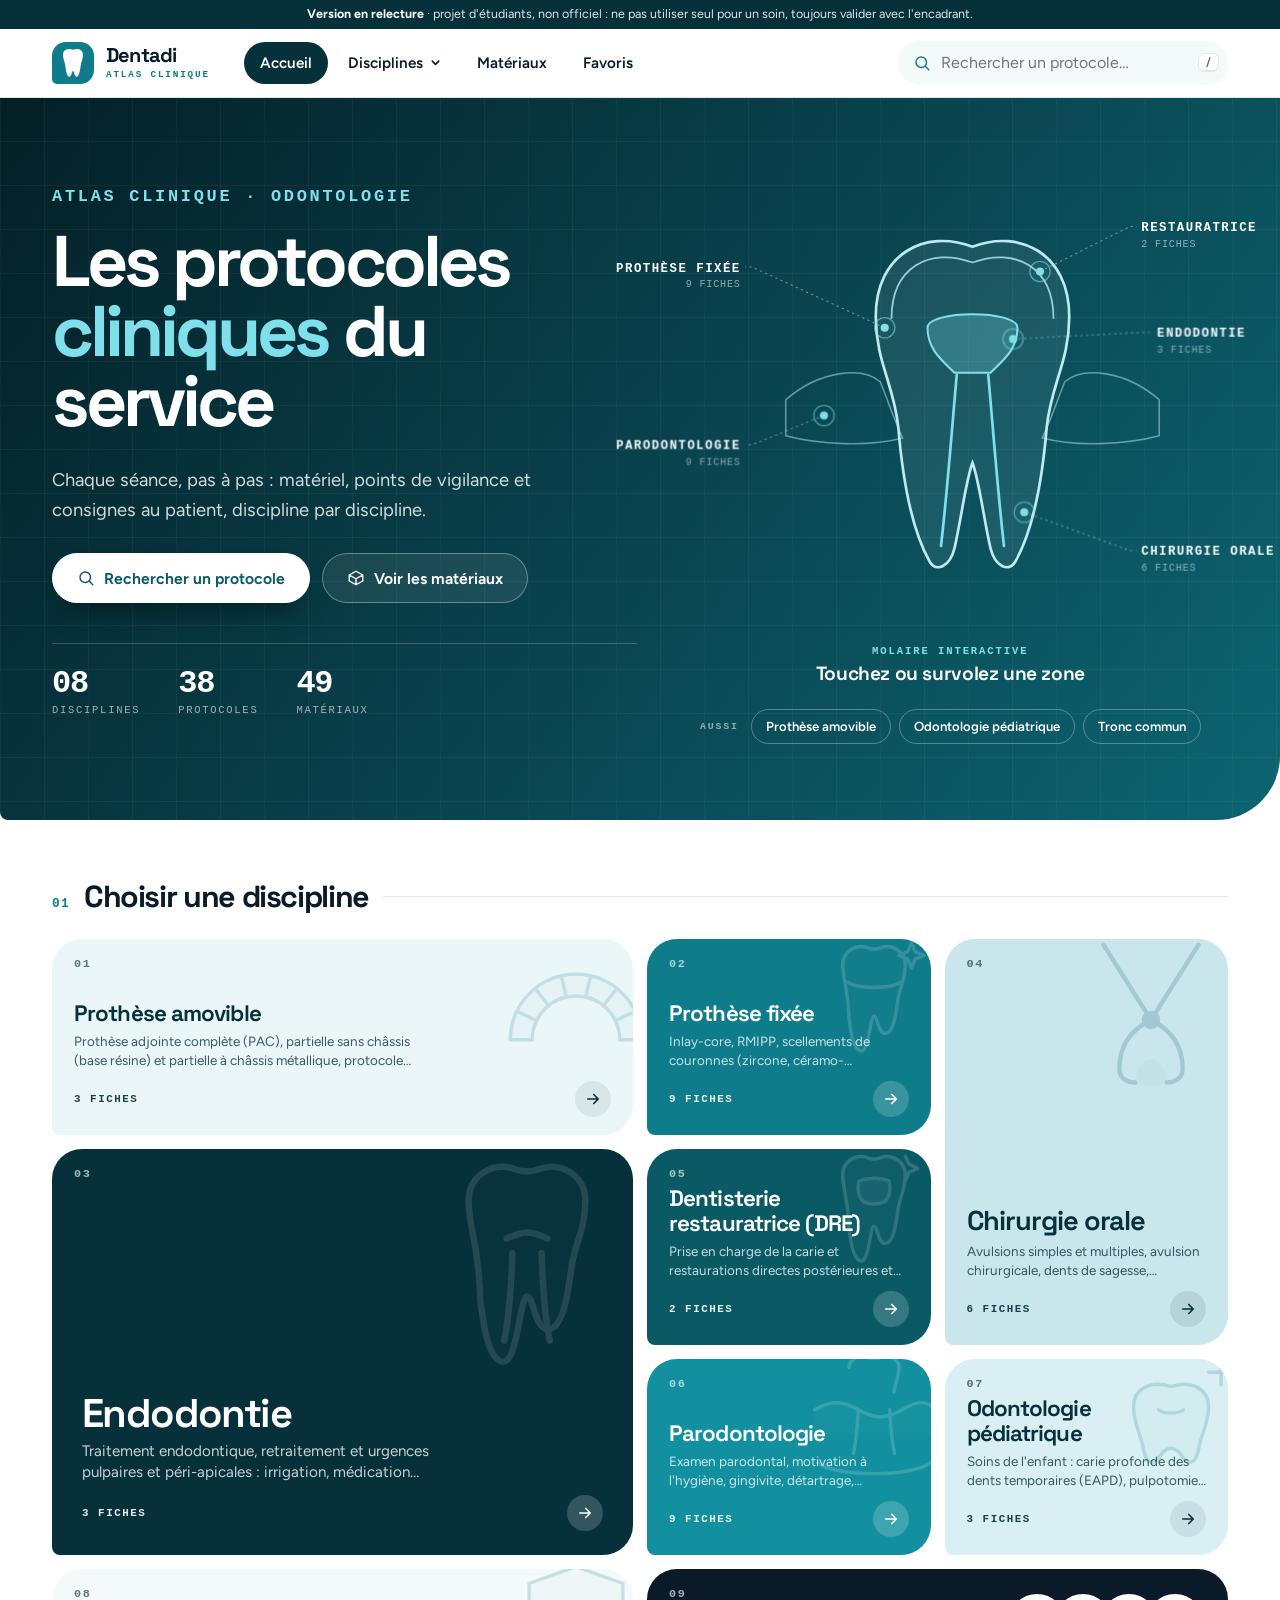
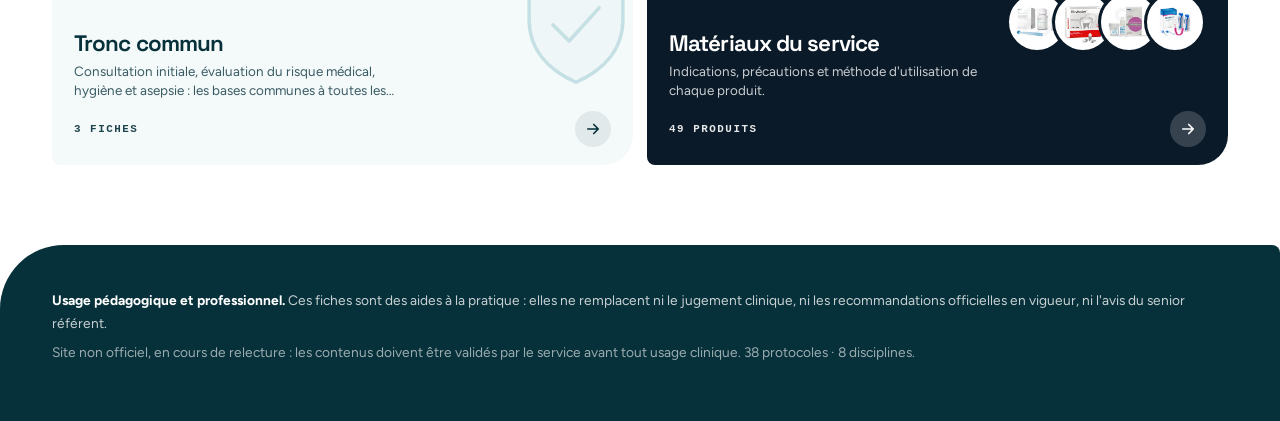
==== commit 93de3393: "Mise à jour du site Dentadi Co-Authored-By: Claude Sonnet 5.5 <noreply@anthropic.com> Claude-Session" ====
--- a/index.html
+++ b/index.html
@@ -3,13 +3,13 @@
 <head>
   <meta charset="utf-8">
   <meta name="viewport" content="width=device-width, initial-scale=1, viewport-fit=cover">
-  <title>Molarium – Protocoles d'odontologie</title>
+  <title>Dentadi – Protocoles d'odontologie</title>
   <meta name="robots" content="noindex, nofollow, noarchive">
-  <meta name="description" content="Molarium : fiches de protocoles d'odontologie (version en relecture).">
+  <meta name="description" content="Dentadi : fiches de protocoles d'odontologie (version en relecture).">
   <meta name="theme-color" content="#ffffff">
   <meta name="color-scheme" content="light">
   <meta name="apple-mobile-web-app-capable" content="yes">
-  <meta name="apple-mobile-web-app-title" content="Molarium">
+  <meta name="apple-mobile-web-app-title" content="Dentadi">
   <link rel="icon" href="data:image/svg+xml,%3Csvg xmlns='http://www.w3.org/2000/svg' viewBox='0 0 32 32'%3E%3Crect width='32' height='32' rx='8' fill='%230b6e7f'/%3E%3Cpath d='M16 10c-1.3-1.5-3-2.300-4.800-2.300C8.500 7.700 7 10 7 12.800c0 2.300.9 3.700 1.500 5.700.5 2.100.6 4.600 1.300 6.300.3 1 1.500 1 1.800 0 .6-1.500 1-4 4.400-4s3.800 2.500 4.400 4c.3 1 1.500 1 1.800 0 .7-1.700.8-4.200 1.300-6.300.6-2 1.500-3.400 1.500-5.700 0-2.800-1.500-5.100-4.200-5.100-1.800 0-3.500.8-4.800 2.300z' fill='none' stroke='%23fff' stroke-width='1.600' stroke-linejoin='round'/%3E%3C/svg%3E">
   <link rel="preload" href="css/fonts/figtree-latin-wght-normal.woff2" as="font" type="font/woff2" crossorigin>
   <link rel="preload" href="css/fonts/space-grotesk-latin-wght-normal.woff2" as="font" type="font/woff2" crossorigin>
@@ -23,9 +23,9 @@
   <header class="topbar">
     <div class="topbar-in">
       <button class="icon-btn only-narrow" id="menuBtn" type="button" aria-label="Ouvrir le menu des disciplines" aria-controls="sidebar" aria-expanded="false"></button>
-      <a class="brand" href="#/" aria-label="Molarium, accueil">
+      <a class="brand" href="#/" aria-label="Dentadi, accueil">
         <span class="brand-mark" id="brandMark" aria-hidden="true"></span>
-        <span class="brand-txt"><strong>Molarium</strong><small>Atlas clinique</small></span>
+        <span class="brand-txt"><strong>Dentadi</strong><small>Atlas clinique</small></span>
       </a>
       <nav class="mainnav" id="mainnav" aria-label="Navigation principale">
         <a href="#/" data-nav="home">Accueil</a>
--- a/css/v6.css
+++ b/css/v6.css
@@ -1,5 +1,5 @@
 /* =====================================================================
-   Molarium v6 — « Atlas » (refonte)
+   Dentadi v6 — « Atlas » (refonte)
    Signature : coin « molaire » (3 angles arrondis, 1 presque carré), bandeaux
    pleine largeur bleu-vert profond, numérotation en chasse fixe, pavés
    asymétriques, listes éditoriales, vitrine produits. Une seule couleur.
@@ -465,3 +465,32 @@
 .mat-acc:not([open]) .acc-body{display:none}
 .mat-acc>summary h2,.mtype-s,.pcard h3,.tile h3{overflow-wrap:anywhere;hyphens:auto;min-width:0}
 .mat-acc{min-width:0}
+
+/* ---------- liens vidéo (tuto arc facial) ---------- */
+.vlinks{list-style:none;margin:6px 0 22px;padding:0;counter-reset:none;border-top:1px solid var(--line)}
+.vlinks a{display:grid;grid-template-columns:44px minmax(0,1fr) auto 28px;align-items:center;gap:14px;padding:14px 8px;border-bottom:1px solid var(--line);color:var(--ink);text-decoration:none;transition:background .2s,padding .2s}
+.vlinks a:hover{background:linear-gradient(90deg,var(--brand-soft),rgba(234,246,248,0) 90%);padding-left:16px}
+.vn{font:700 1rem var(--mono);color:var(--brand-mid);letter-spacing:-.04em}
+.vt{font-weight:600;line-height:1.3}
+.vd{font:600 .72rem var(--mono);letter-spacing:.06em;color:var(--muted);background:var(--surface-2);border-radius:999px;padding:3px 10px}
+.vlinks svg{color:var(--brand);transition:transform .2s}
+.vlinks a:hover svg{transform:scale(1.15)}
+.vlinks a:hover .vn{color:var(--brand)}
+
+/* ---------- instruments cliquables et fenêtre produit ---------- */
+button.inst{font:inherit;color:inherit;font-weight:inherit;background:none;border:0;border-bottom:2px dotted var(--brand);padding:0 1px;margin:0;cursor:pointer;line-height:inherit;text-align:inherit;transition:background .15s,color .15s}
+button.inst:hover,button.inst:focus-visible{background:var(--brand-soft);color:var(--brand-strong);border-bottom-style:solid}
+.prod-pop{width:min(720px,100%)}
+.pp-head{display:grid;grid-template-columns:210px minmax(0,1fr) auto;gap:22px;align-items:center;padding:20px 20px 16px}
+.pp-photo{display:flex;flex-direction:column;align-items:center;gap:6px;background:var(--surface-2);border-radius:26px 26px 26px 8px;padding:12px;min-height:170px;justify-content:center}
+.pp-photo img{display:block;max-width:100%;max-height:200px;object-fit:contain;mix-blend-mode:multiply}
+.pp-photo small{font:500 .6rem var(--mono);letter-spacing:.06em;color:var(--muted);text-align:center;line-height:1.3}
+.pp-ico{width:64px;height:64px;color:var(--brand)}
+.pp-title .kicker{margin:0 0 6px}
+.pp-title h2{margin:0 0 4px;font-size:1.5rem;line-height:1.1;letter-spacing:-.04em}
+.pp-title .muted{margin:0;font-size:.9rem}
+.pp-body{padding:4px 20px 18px}
+@media (max-width:560px){.pp-head{grid-template-columns:96px minmax(0,1fr) auto;gap:12px;padding:16px 14px 10px}.pp-photo{min-height:96px;padding:8px}.pp-photo img{max-height:100px}.pp-title h2{font-size:1.2rem}.pp-body{padding:4px 14px 14px}}
+.step-body li>ul{margin:.3em 0 .1em}.step-body li>ul>li{margin:.2em 0;color:var(--ink-2,inherit)}
+.step-body li.num{list-style:none;margin-left:-1.1em}
+.step-body li.num>ul{margin-left:1.1em}
